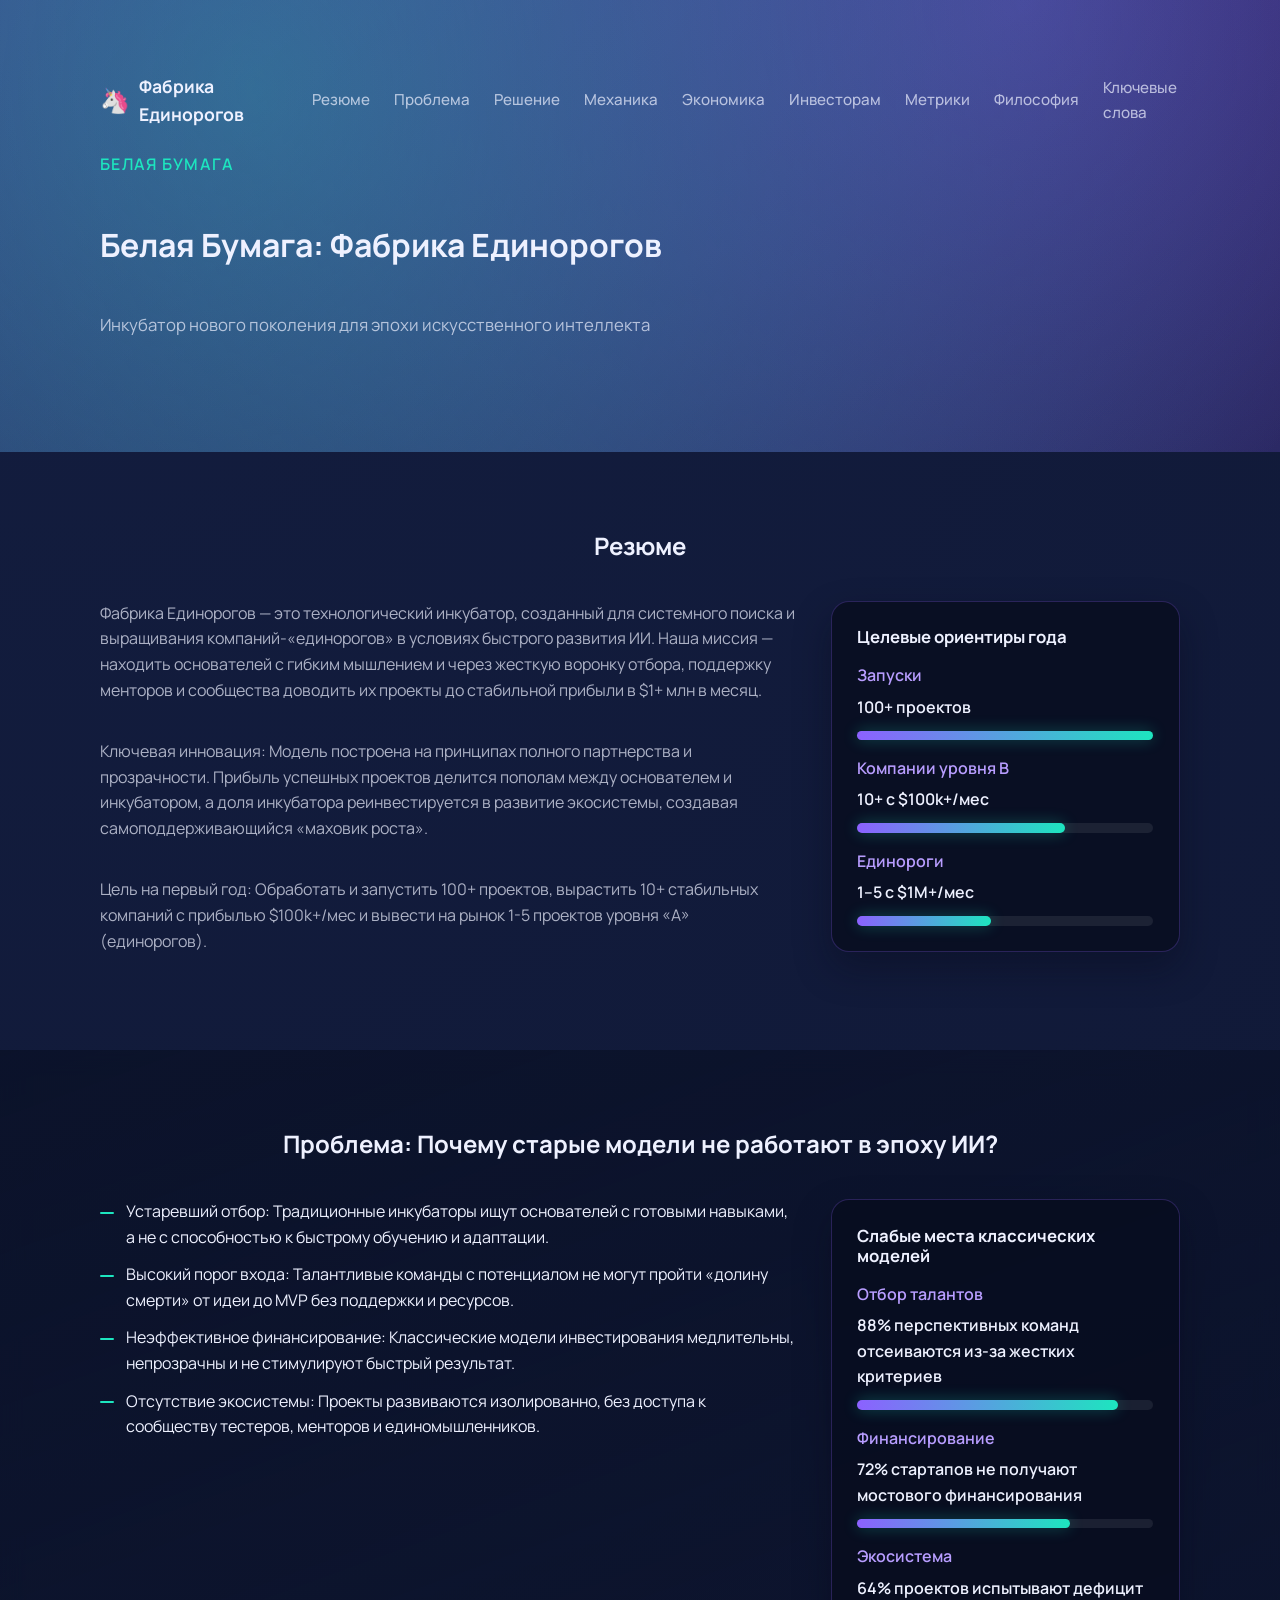
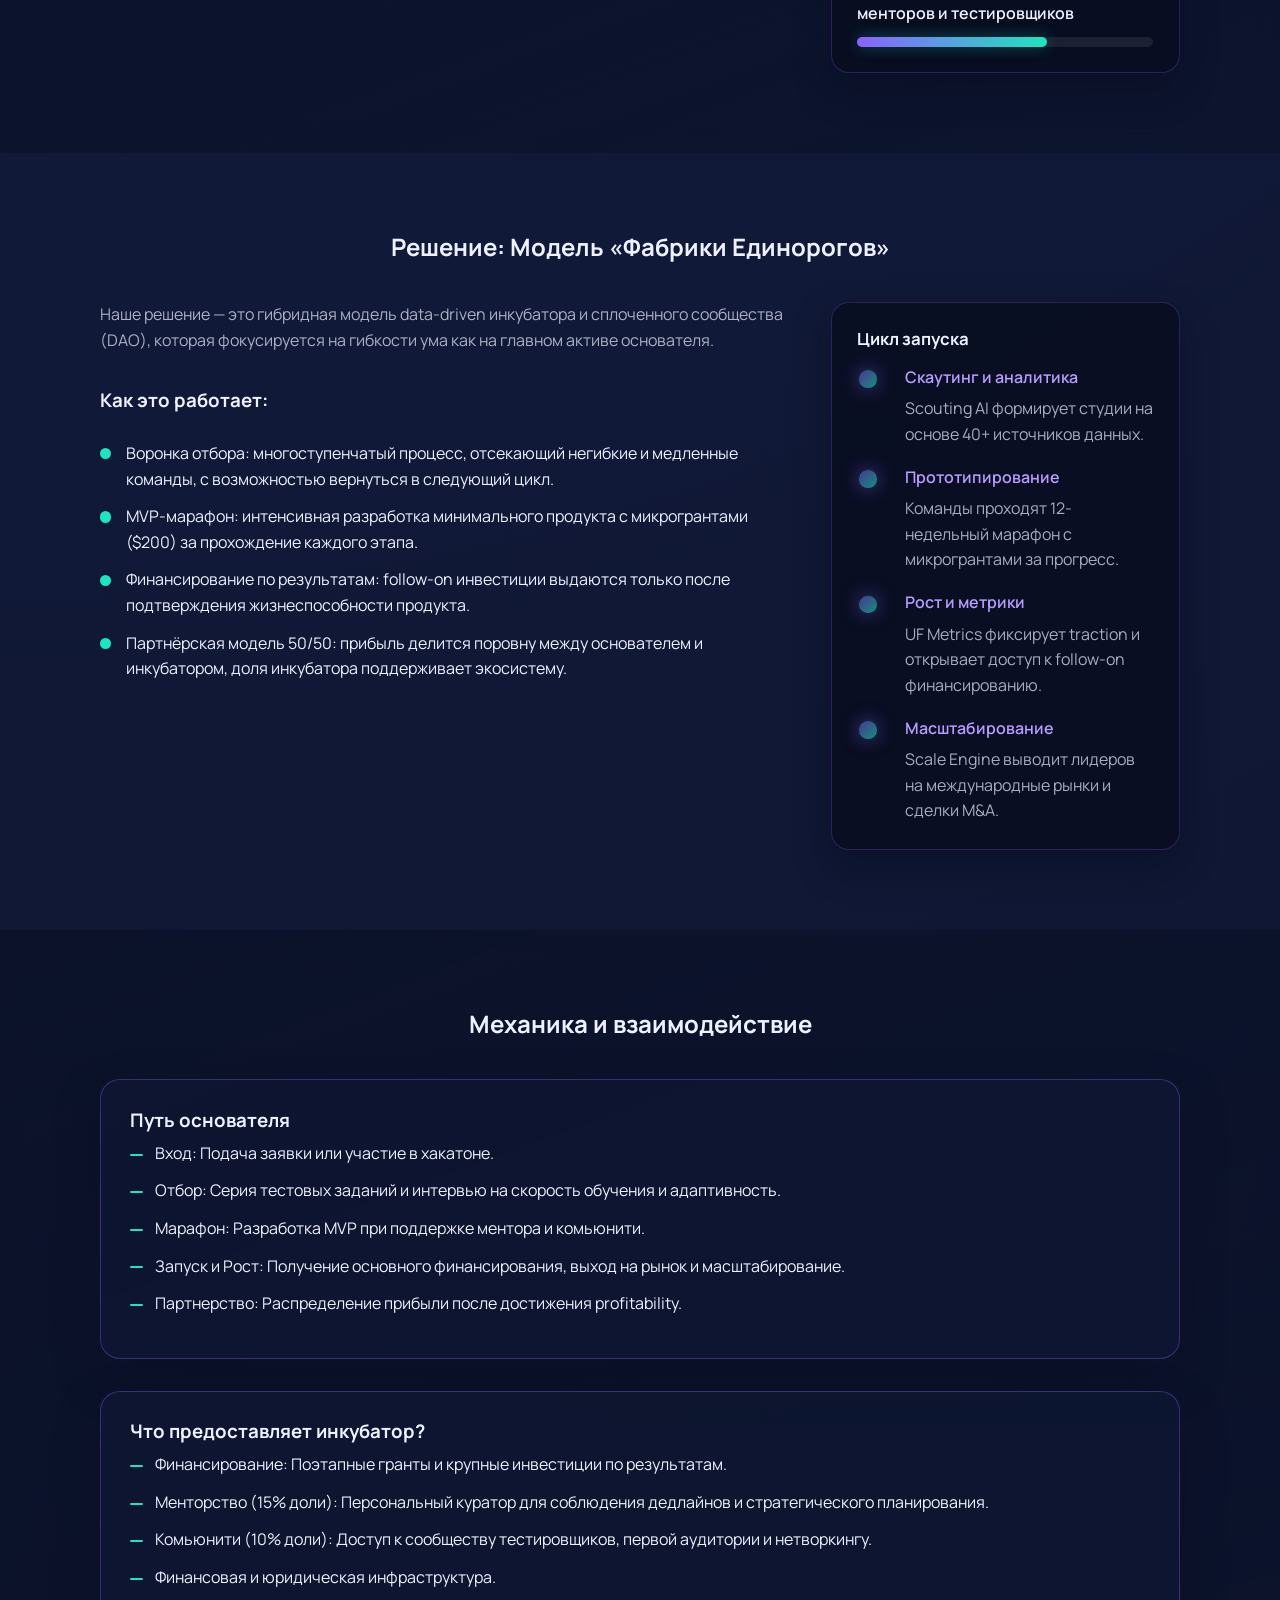
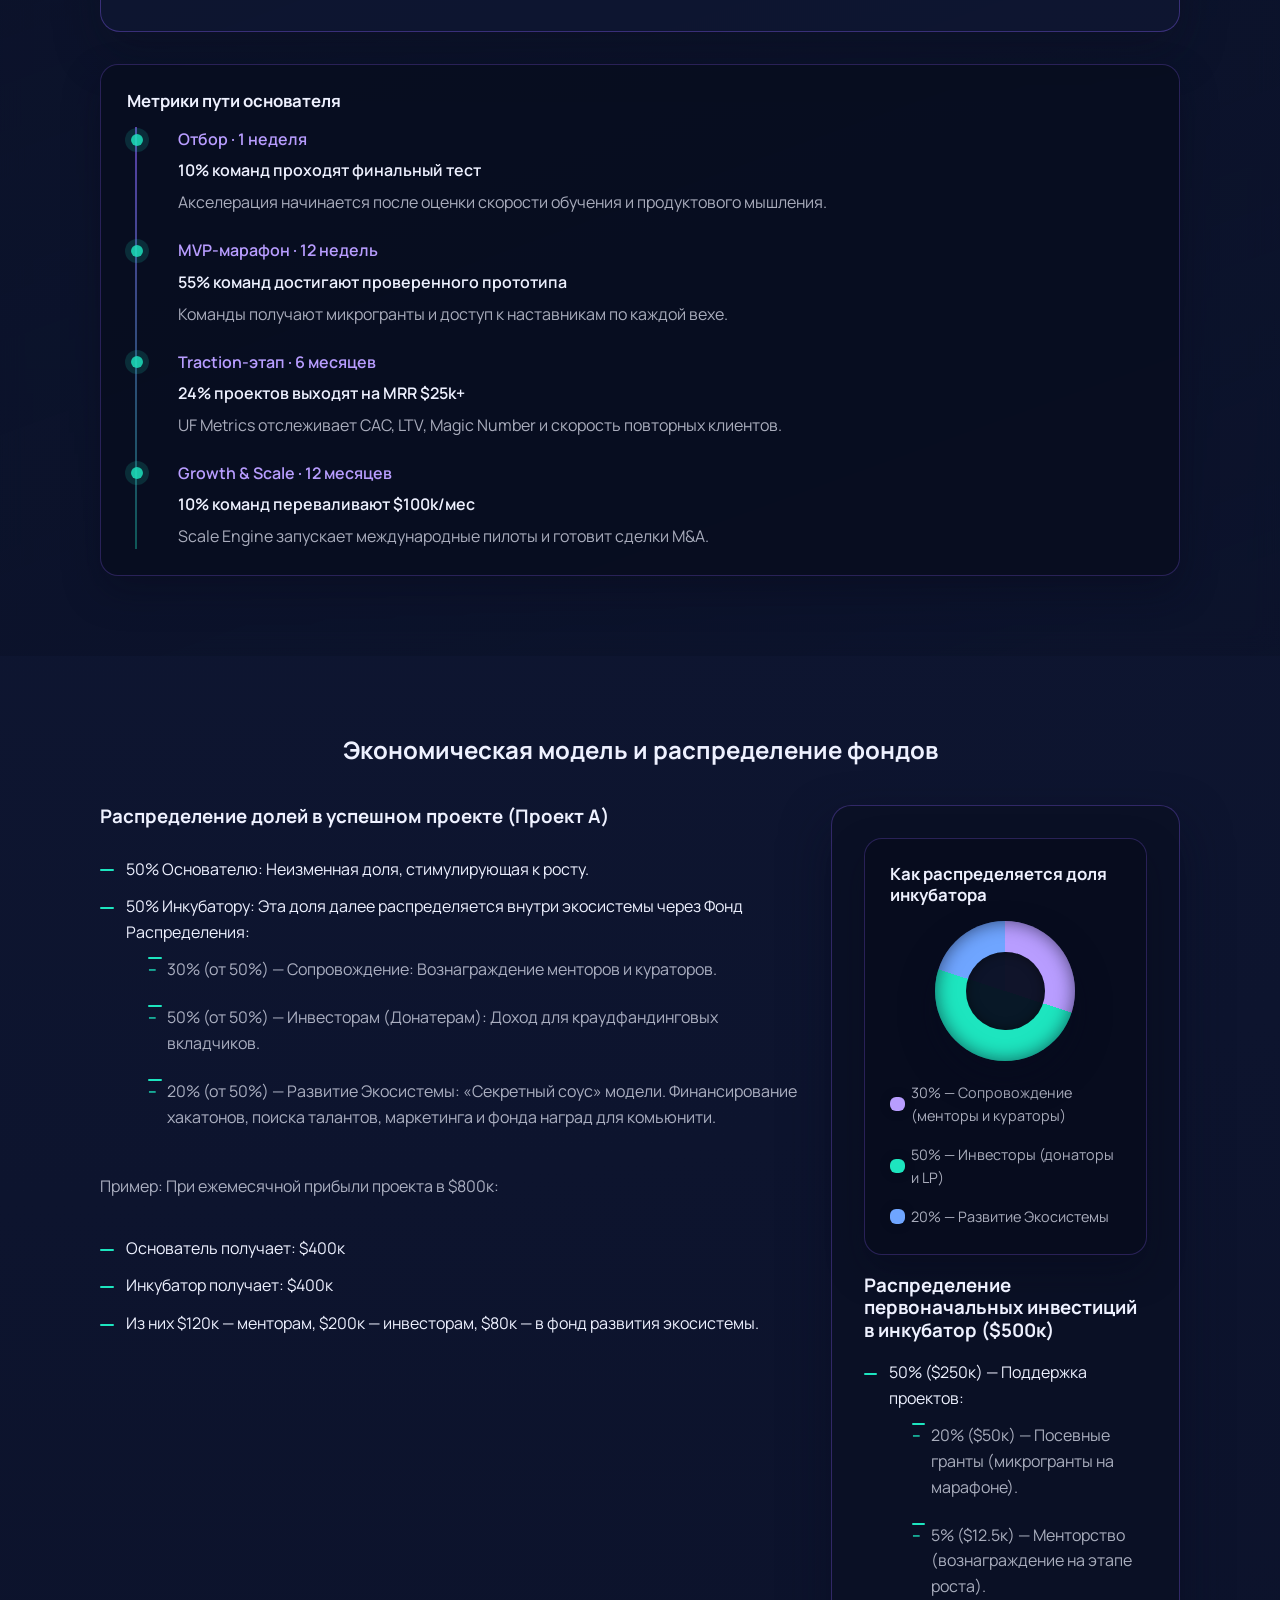
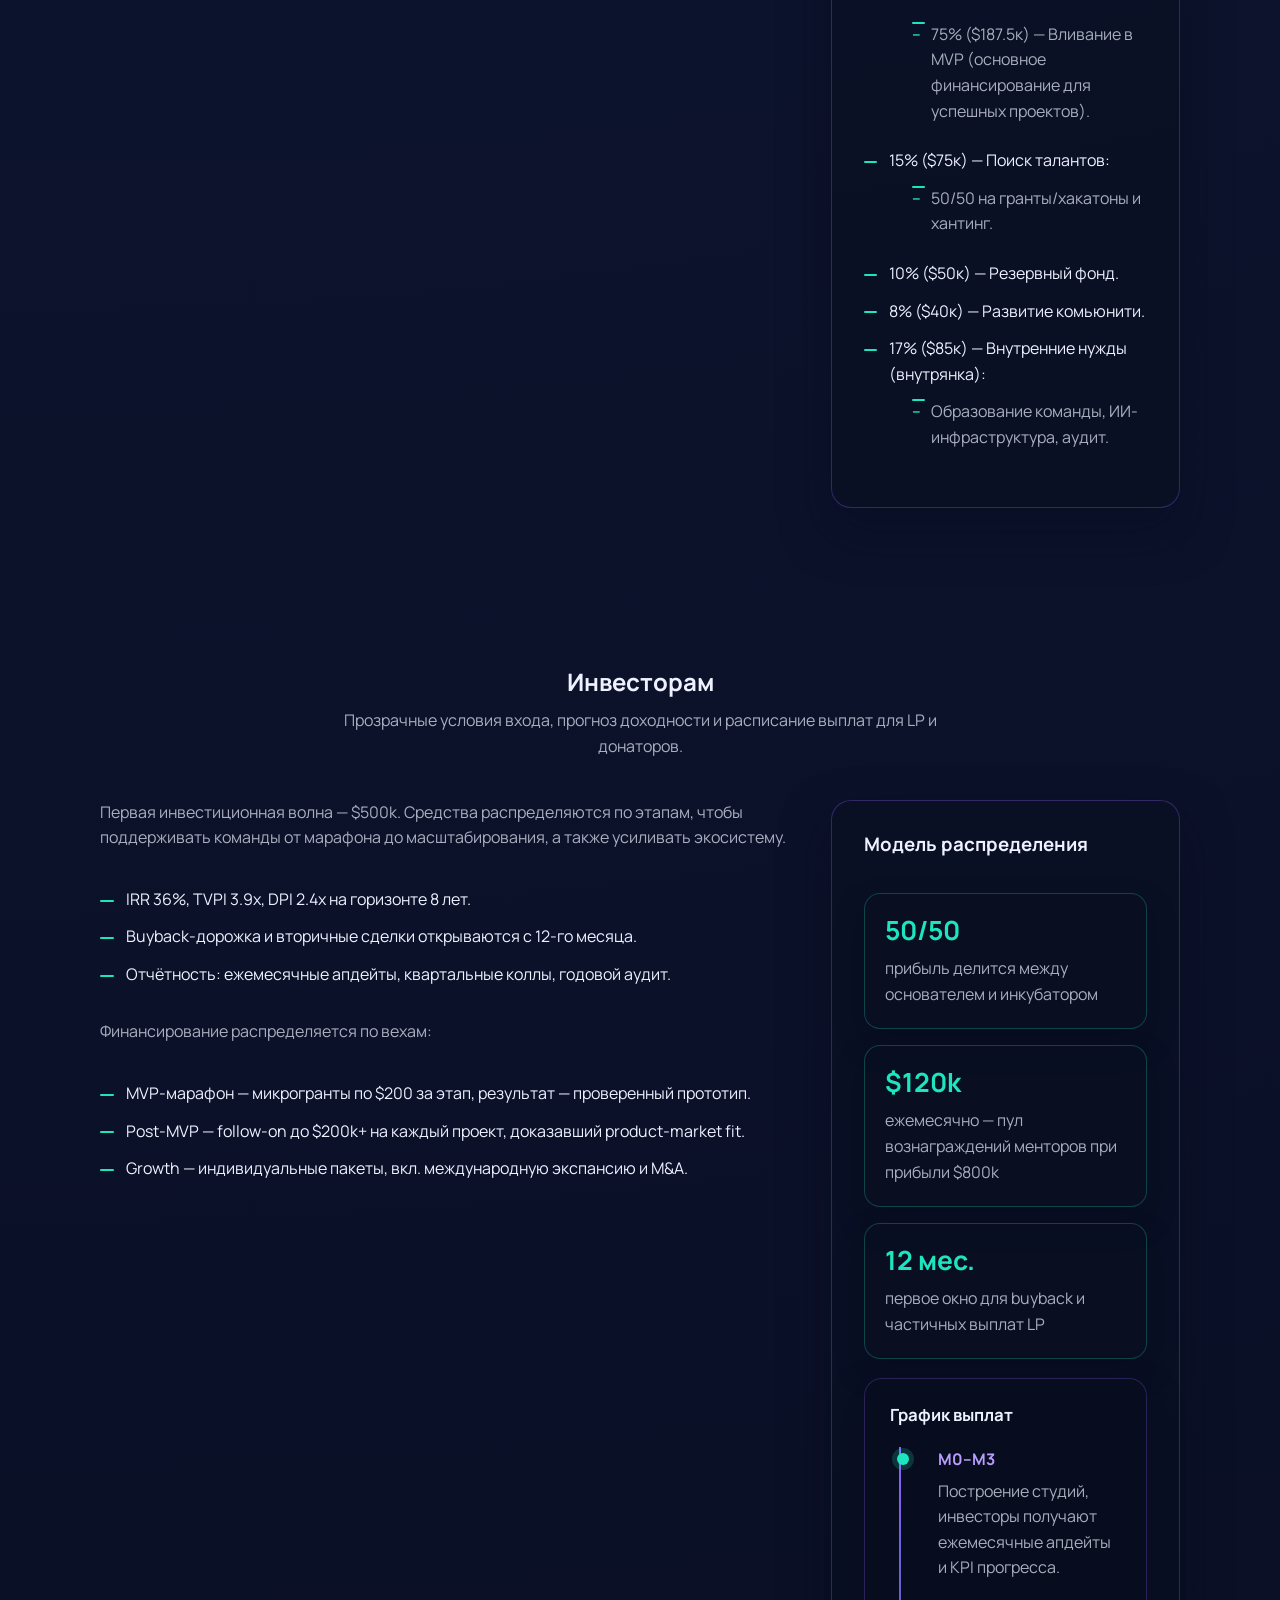
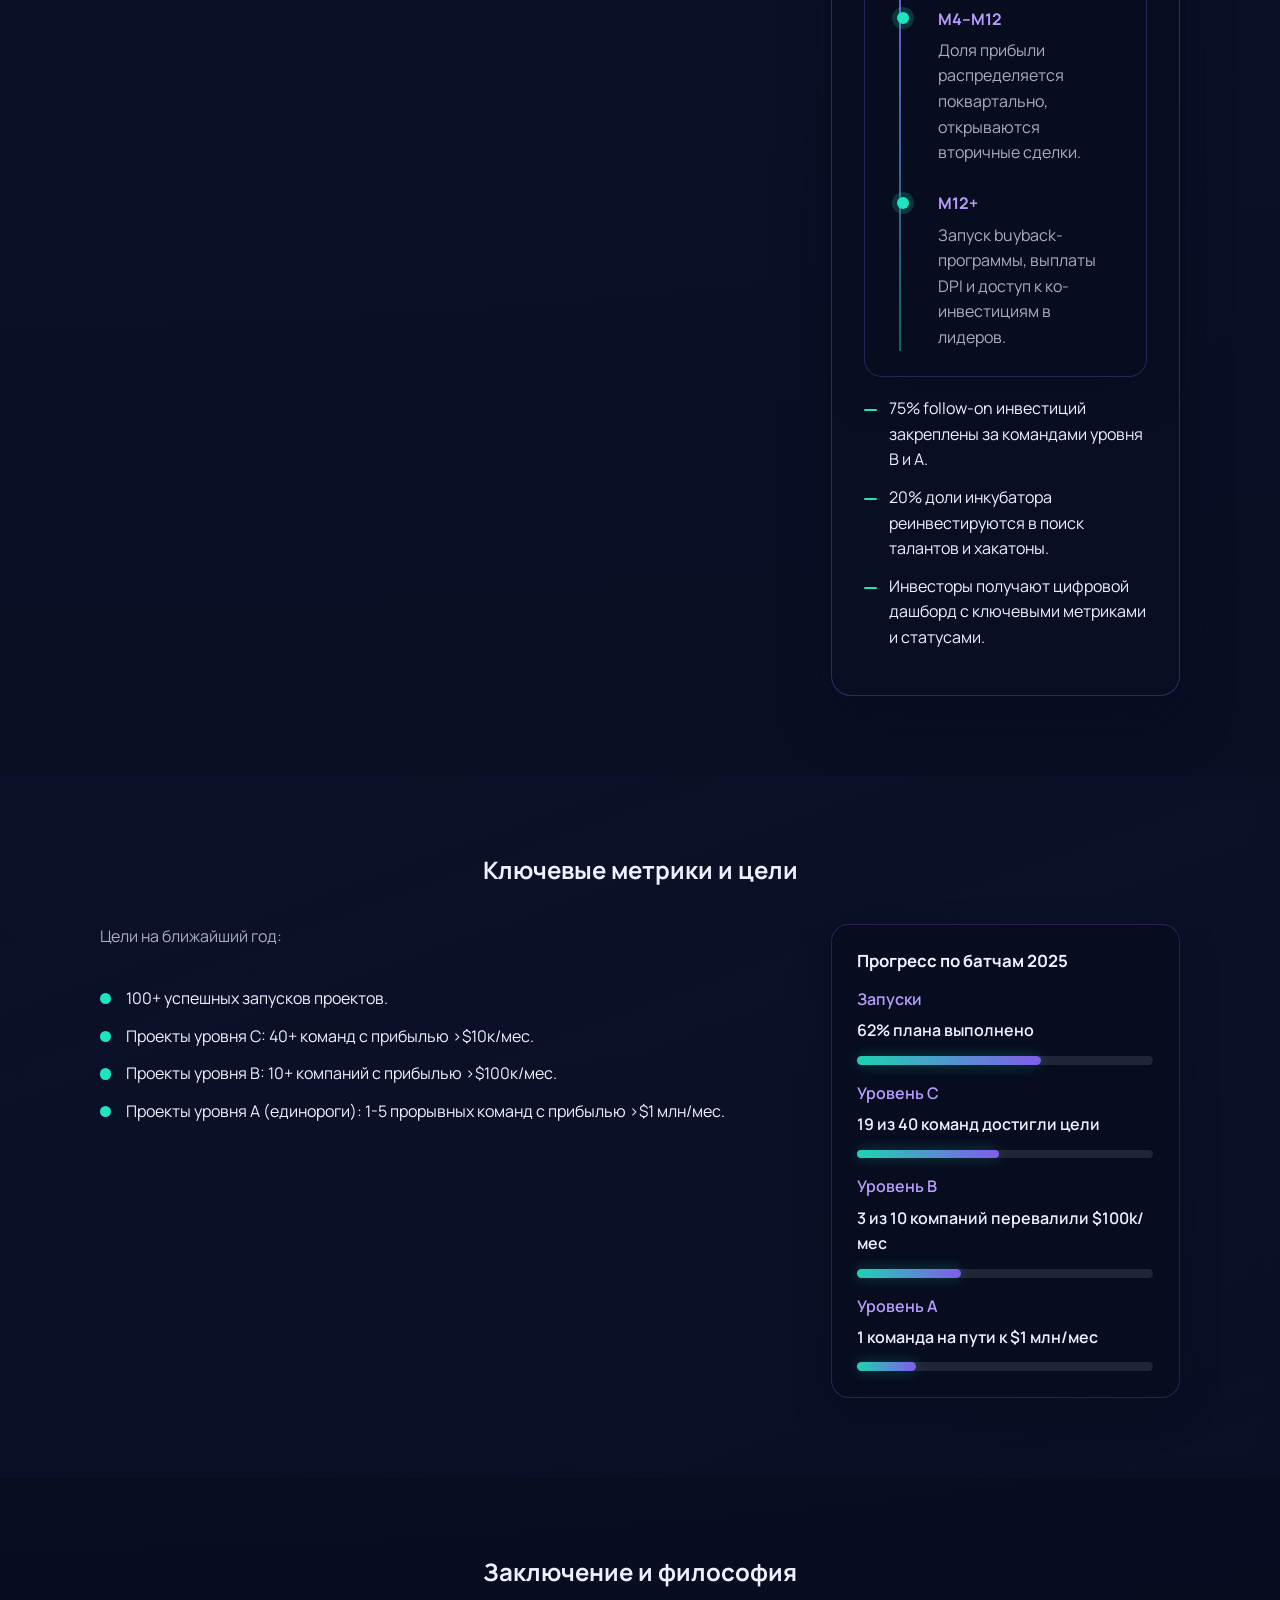
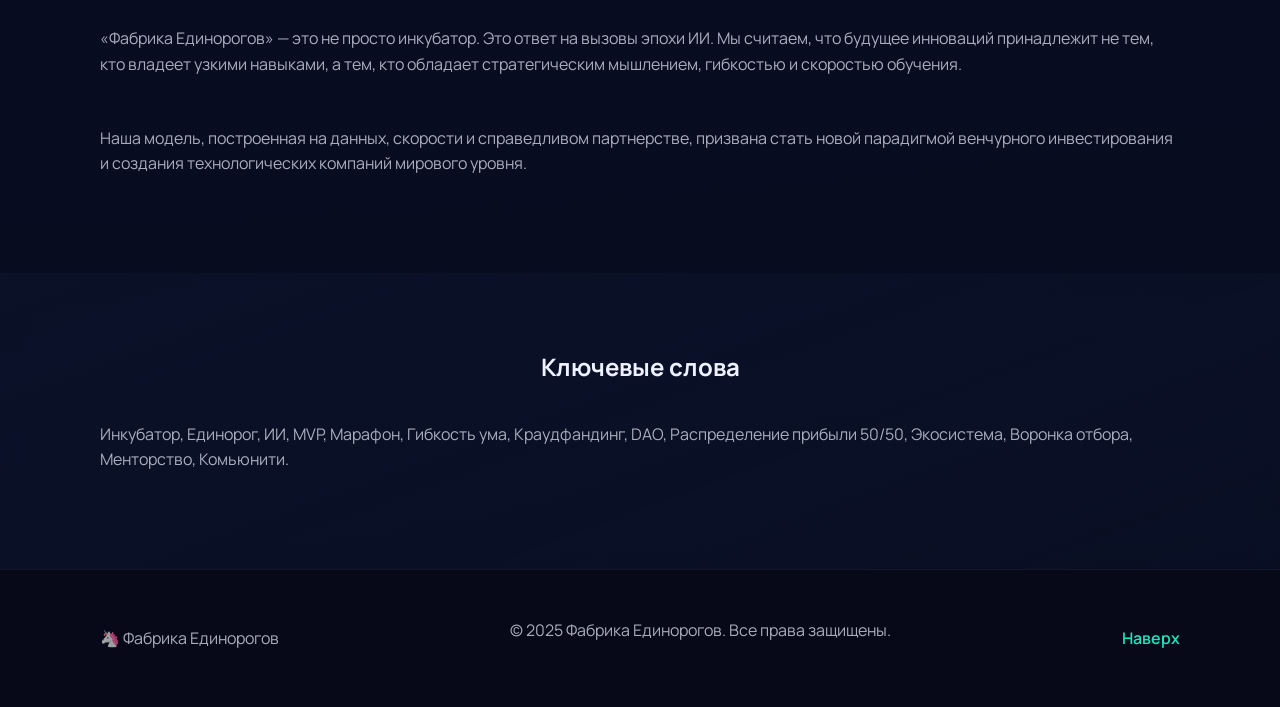
==== index.html @ c92cf037 "style: убрать нумерацию и усилить визуализацию" ====
<!DOCTYPE html>
<html lang="ru">
  <head>
    <meta charset="utf-8" />
    <meta name="viewport" content="width=device-width, initial-scale=1" />
    <title>Белая Бумага: Фабрика Единорогов</title>
    <link rel="preconnect" href="https://fonts.googleapis.com" />
    <link rel="preconnect" href="https://fonts.gstatic.com" crossorigin />
    <link
      href="https://fonts.googleapis.com/css2?family=Manrope:wght@400;500;600;700&display=swap"
      rel="stylesheet"
    />
    <link rel="stylesheet" href="styles.css" />
  </head>
  <body>
    <header class="hero" id="top">
      <div class="hero__overlay"></div>
      <nav class="navbar">
        <div class="navbar__brand">
          <span class="logo">🦄</span>
          <span class="brand">Фабрика Единорогов</span>
        </div>
        <button class="navbar__menu-toggle" data-toggle-nav aria-label="Меню">
          <span></span>
          <span></span>
          <span></span>
        </button>
        <ul class="navbar__links" data-nav-links>
          <li><a href="#summary">Резюме</a></li>
          <li><a href="#problem">Проблема</a></li>
          <li><a href="#solution">Решение</a></li>
          <li><a href="#mechanics">Механика</a></li>
          <li><a href="#economics">Экономика</a></li>
          <li><a href="#investors">Инвесторам</a></li>
          <li><a href="#metrics">Метрики</a></li>
          <li><a href="#conclusion">Философия</a></li>
          <li><a href="#keywords">Ключевые слова</a></li>
        </ul>
      </nav>
      <div class="hero__content">
        <p class="hero__kicker">Белая Бумага</p>
        <h1>Белая Бумага: Фабрика Единорогов</h1>
        <p class="hero__subtitle">
          Инкубатор нового поколения для эпохи искусственного интеллекта
        </p>
      </div>
    </header>

    <main>
      <section class="section" id="summary">
        <div class="section__header">
          <h2 class="section__title">Резюме</h2>
        </div>
        <div class="section__content section__content--split">
          <div class="section__text">
            <p>
              Фабрика Единорогов — это технологический инкубатор, созданный для системного поиска и
              выращивания компаний-«единорогов» в условиях быстрого развития ИИ. Наша миссия —
              находить основателей с гибким мышлением и через жесткую воронку отбора, поддержку
              менторов и сообщества доводить их проекты до стабильной прибыли в $1+ млн в месяц.
            </p>
            <p>
              Ключевая инновация: Модель построена на принципах полного партнерства и прозрачности.
              Прибыль успешных проектов делится пополам между основателем и инкубатором, а доля
              инкубатора реинвестируется в развитие экосистемы, создавая самоподдерживающийся
              «маховик роста».
            </p>
            <p>
              Цель на первый год: Обработать и запустить 100+ проектов, вырастить 10+ стабильных
              компаний с прибылью $100k+/мес и вывести на рынок 1-5 проектов уровня «А» (единорогов).
            </p>
          </div>
          <aside class="chart-card chart--bars" aria-labelledby="summary-chart-title">
            <h3 id="summary-chart-title">Целевые ориентиры года</h3>
            <ul>
              <li style="--bar-percent: 100%">
                <span>Запуски</span>
                <strong>100+ проектов</strong>
              </li>
              <li style="--bar-percent: 70%">
                <span>Компании уровня B</span>
                <strong>10+ с $100k+/мес</strong>
              </li>
              <li style="--bar-percent: 45%">
                <span>Единороги</span>
                <strong>1–5 с $1M+/мес</strong>
              </li>
            </ul>
          </aside>
        </div>
      </section>

      <section class="section section--accent" id="problem">
        <div class="section__header">
          <h2 class="section__title">Проблема: Почему старые модели не работают в эпоху ИИ?</h2>
        </div>
        <div class="section__content section__content--split">
          <div class="section__text">
            <ul class="list list--dash">
              <li>
                Устаревший отбор: Традиционные инкубаторы ищут основателей с готовыми навыками, а не с
                способностью к быстрому обучению и адаптации.
              </li>
              <li>
                Высокий порог входа: Талантливые команды с потенциалом не могут пройти «долину смерти»
                от идеи до MVP без поддержки и ресурсов.
              </li>
              <li>
                Неэффективное финансирование: Классические модели инвестирования медлительны,
                непрозрачны и не стимулируют быстрый результат.
              </li>
              <li>
                Отсутствие экосистемы: Проекты развиваются изолированно, без доступа к сообществу
                тестеров, менторов и единомышленников.
              </li>
            </ul>
          </div>
          <aside class="chart-card chart--bars" aria-labelledby="problem-chart-title">
            <h3 id="problem-chart-title">Слабые места классических моделей</h3>
            <ul>
              <li style="--bar-percent: 88%">
                <span>Отбор талантов</span>
                <strong>88% перспективных команд отсеиваются из-за жестких критериев</strong>
              </li>
              <li style="--bar-percent: 72%">
                <span>Финансирование</span>
                <strong>72% стартапов не получают мостового финансирования</strong>
              </li>
              <li style="--bar-percent: 64%">
                <span>Экосистема</span>
                <strong>64% проектов испытывают дефицит менторов и тестировщиков</strong>
              </li>
            </ul>
          </aside>
        </div>
      </section>

      <section class="section" id="solution">
        <div class="section__header">
          <h2 class="section__title">Решение: Модель «Фабрики Единорогов»</h2>
        </div>
        <div class="section__content section__content--split">
          <div class="section__text">
            <p>
              Наше решение — это гибридная модель data-driven инкубатора и сплоченного сообщества
              (DAO), которая фокусируется на гибкости ума как на главном активе основателя.
            </p>
            <h3>Как это работает:</h3>
            <ul class="list list--check">
              <li>
                Воронка отбора: многоступенчатый процесс, отсекающий негибкие и медленные команды, с
                возможностью вернуться в следующий цикл.
              </li>
              <li>
                MVP-марафон: интенсивная разработка минимального продукта с микрогрантами ($200) за
                прохождение каждого этапа.
              </li>
              <li>
                Финансирование по результатам: follow-on инвестиции выдаются только после
                подтверждения жизнеспособности продукта.
              </li>
              <li>
                Партнёрская модель 50/50: прибыль делится поровну между основателем и инкубатором,
                доля инкубатора поддерживает экосистему.
              </li>
            </ul>
          </div>
          <aside class="chart-card chart--steps" aria-labelledby="solution-steps-title">
            <h3 id="solution-steps-title">Цикл запуска</h3>
            <ul>
              <li>
                <span class="chart-step__title">Скаутинг и аналитика</span>
                <p>Scouting AI формирует студии на основе 40+ источников данных.</p>
              </li>
              <li>
                <span class="chart-step__title">Прототипирование</span>
                <p>Команды проходят 12-недельный марафон с микрогрантами за прогресс.</p>
              </li>
              <li>
                <span class="chart-step__title">Рост и метрики</span>
                <p>UF Metrics фиксирует traction и открывает доступ к follow-on финансированию.</p>
              </li>
              <li>
                <span class="chart-step__title">Масштабирование</span>
                <p>Scale Engine выводит лидеров на международные рынки и сделки M&A.</p>
              </li>
            </ul>
          </aside>
        </div>
      </section>

      <section class="section section--accent" id="mechanics">
        <div class="section__header">
          <h2 class="section__title">Механика и взаимодействие</h2>
        </div>
        <div class="section__content">
          <article class="card">
            <h3>Путь основателя</h3>
            <ul class="list list--dash">
              <li>Вход: Подача заявки или участие в хакатоне.</li>
              <li>
                Отбор: Серия тестовых заданий и интервью на скорость обучения и адаптивность.
              </li>
              <li>
                Марафон: Разработка MVP при поддержке ментора и комьюнити.
              </li>
              <li>Запуск и Рост: Получение основного финансирования, выход на рынок и масштабирование.</li>
              <li>Партнерство: Распределение прибыли после достижения profitability.</li>
            </ul>
          </article>
          <article class="card">
            <h3>Что предоставляет инкубатор?</h3>
            <ul class="list list--dash">
              <li>Финансирование: Поэтапные гранты и крупные инвестиции по результатам.</li>
              <li>Менторство (15% доли): Персональный куратор для соблюдения дедлайнов и стратегического планирования.</li>
              <li>Комьюнити (10% доли): Доступ к сообществу тестировщиков, первой аудитории и нетворкингу.</li>
              <li>Финансовая и юридическая инфраструктура.</li>
            </ul>
          </article>
          <aside class="chart-card chart--journey" aria-labelledby="founder-journey-title">
            <h3 id="founder-journey-title">Метрики пути основателя</h3>
            <ul>
              <li>
                <span>Отбор · 1 неделя</span>
                <strong>10% команд проходят финальный тест</strong>
                <p>Акселерация начинается после оценки скорости обучения и продуктового мышления.</p>
              </li>
              <li>
                <span>MVP-марафон · 12 недель</span>
                <strong>55% команд достигают проверенного прототипа</strong>
                <p>Команды получают микрогранты и доступ к наставникам по каждой вехе.</p>
              </li>
              <li>
                <span>Traction-этап · 6 месяцев</span>
                <strong>24% проектов выходят на MRR $25k+</strong>
                <p>UF Metrics отслеживает CAC, LTV, Magic Number и скорость повторных клиентов.</p>
              </li>
              <li>
                <span>Growth & Scale · 12 месяцев</span>
                <strong>10% команд переваливают $100k/мес</strong>
                <p>Scale Engine запускает международные пилоты и готовит сделки M&amp;A.</p>
              </li>
            </ul>
          </aside>
        </div>
      </section>

      <section class="section" id="economics">
        <div class="section__header">
          <h2 class="section__title">Экономическая модель и распределение фондов</h2>
        </div>
        <div class="section__content section__content--split">
          <div class="section__text">
            <h3>Распределение долей в успешном проекте (Проект А)</h3>
            <ul class="list list--dash">
              <li>50% Основателю: Неизменная доля, стимулирующая к росту.</li>
              <li>
                50% Инкубатору: Эта доля далее распределяется внутри экосистемы через Фонд
                Распределения:
                <ul class="list list--nested">
                  <li>30% (от 50%) — Сопровождение: Вознаграждение менторов и кураторов.</li>
                  <li>
                    50% (от 50%) — Инвесторам (Донатерам): Доход для краудфандинговых вкладчиков.
                  </li>
                  <li>
                    20% (от 50%) — Развитие Экосистемы: «Секретный соус» модели. Финансирование
                    хакатонов, поиска талантов, маркетинга и фонда наград для комьюнити.
                  </li>
                </ul>
              </li>
            </ul>
            <p>
              Пример: При ежемесячной прибыли проекта в $800к:
            </p>
            <ul class="list list--dash">
              <li>Основатель получает: $400к</li>
              <li>Инкубатор получает: $400к</li>
              <li>Из них $120к — менторам, $200к — инвесторам, $80к — в фонд развития экосистемы.</li>
            </ul>
          </div>
          <aside class="highlight-card">
            <div class="chart-card chart--donut" aria-labelledby="incubator-share-title">
              <h3 id="incubator-share-title">Как распределяется доля инкубатора</h3>
              <div class="donut-wrap">
                <div
                  class="donut-chart"
                  role="img"
                  aria-label="30% сопровождение, 50% инвесторы, 20% экосистема"
                  style="--donut-a: #b89dff; --donut-b: #1de5bf; --donut-c: #6fa5ff;"
                ></div>
                <ul class="chart-legend">
                  <li style="--legend-color: #b89dff">30% — Сопровождение (менторы и кураторы)</li>
                  <li style="--legend-color: #1de5bf">50% — Инвесторы (донаторы и LP)</li>
                  <li style="--legend-color: #6fa5ff">20% — Развитие Экосистемы</li>
                </ul>
              </div>
            </div>
            <h3>Распределение первоначальных инвестиций в инкубатор ($500к)</h3>
            <ul class="list list--dash">
              <li>
                50% ($250к) — Поддержка проектов:
                <ul class="list list--nested">
                  <li>20% ($50к) — Посевные гранты (микрогранты на марафоне).</li>
                  <li>5% ($12.5к) — Менторство (вознаграждение на этапе роста).</li>
                  <li>75% ($187.5к) — Вливание в MVP (основное финансирование для успешных проектов).</li>
                </ul>
              </li>
              <li>
                15% ($75к) — Поиск талантов:
                <ul class="list list--nested">
                  <li>50/50 на гранты/хакатоны и хантинг.</li>
                </ul>
              </li>
              <li>10% ($50к) — Резервный фонд.</li>
              <li>8% ($40к) — Развитие комьюнити.</li>
              <li>
                17% ($85к) — Внутренние нужды (внутрянка):
                <ul class="list list--nested">
                  <li>Образование команды, ИИ-инфраструктура, аудит.</li>
                </ul>
              </li>
            </ul>
          </aside>
        </div>
      </section>

      <section class="section" id="investors">
        <div class="section__header">
          <h2 class="section__title">Инвесторам</h2>
          <p class="section__subtitle">
            Прозрачные условия входа, прогноз доходности и расписание выплат для LP и донаторов.
          </p>
        </div>
        <div class="section__content section__content--split">
          <div class="section__text">
            <p>
              Первая инвестиционная волна — $500k. Средства распределяются по этапам, чтобы
              поддерживать команды от марафона до масштабирования, а также усиливать экосистему.
            </p>
            <ul class="list list--dash">
              <li>IRR 36%, TVPI 3.9x, DPI 2.4x на горизонте 8 лет.</li>
              <li>Buyback-дорожка и вторичные сделки открываются с 12-го месяца.</li>
              <li>Отчётность: ежемесячные апдейты, квартальные коллы, годовой аудит.</li>
            </ul>
            <p>Финансирование распределяется по вехам:</p>
            <ul class="list list--dash">
              <li>MVP-марафон — микрогранты по $200 за этап, результат — проверенный прототип.</li>
              <li>Post-MVP — follow-on до $200k+ на каждый проект, доказавший product-market fit.</li>
              <li>Growth — индивидуальные пакеты, вкл. международную экспансию и M&A.</li>
            </ul>
          </div>
          <aside class="highlight-card">
            <h3>Модель распределения</h3>
            <div class="stat-grid">
              <div class="stat-card">
                <h3>50/50</h3>
                <p>прибыль делится между основателем и инкубатором</p>
              </div>
              <div class="stat-card">
                <h3>$120k</h3>
                <p>ежемесячно — пул вознаграждений менторов при прибыли $800k</p>
              </div>
              <div class="stat-card">
                <h3>12 мес.</h3>
                <p>первое окно для buyback и частичных выплат LP</p>
              </div>
            </div>
              <div class="chart-card chart--timeline" aria-labelledby="investor-timeline-title">
                <h3 id="investor-timeline-title">График выплат</h3>
                <ol>
                  <li>
                    <span>M0–M3</span>
                    <p>Построение студий, инвесторы получают ежемесячные апдейты и KPI прогресса.</p>
                  </li>
                  <li>
                    <span>M4–M12</span>
                    <p>Доля прибыли распределяется поквартально, открываются вторичные сделки.</p>
                  </li>
                  <li>
                    <span>M12+</span>
                    <p>Запуск buyback-программы, выплаты DPI и доступ к ко-инвестициям в лидеров.</p>
                  </li>
                </ol>
              </div>
            <ul class="list list--dash">
              <li>75% follow-on инвестиций закреплены за командами уровня B и A.</li>
              <li>20% доли инкубатора реинвестируются в поиск талантов и хакатоны.</li>
              <li>Инвесторы получают цифровой дашборд с ключевыми метриками и статусами.</li>
            </ul>
          </aside>
        </div>
      </section>

      <section class="section section--accent" id="metrics">
        <div class="section__header">
          <h2 class="section__title">Ключевые метрики и цели</h2>
        </div>
        <div class="section__content section__content--split">
          <div class="section__text">
            <p>Цели на ближайший год:</p>
            <ul class="list list--check">
              <li>100+ успешных запусков проектов.</li>
              <li>Проекты уровня C: 40+ команд с прибылью &gt;$10к/мес.</li>
              <li>Проекты уровня B: 10+ компаний с прибылью &gt;$100к/мес.</li>
              <li>Проекты уровня A (единороги): 1-5 прорывных команд с прибылью &gt;$1 млн/мес.</li>
            </ul>
          </div>
          <aside class="chart-card chart--progress" aria-labelledby="metrics-progress-title">
            <h3 id="metrics-progress-title">Прогресс по батчам 2025</h3>
            <ul>
              <li style="--progress: 0.62">
                <span>Запуски</span>
                <strong>62% плана выполнено</strong>
              </li>
              <li style="--progress: 0.48">
                <span>Уровень C</span>
                <strong>19 из 40 команд достигли цели</strong>
              </li>
              <li style="--progress: 0.35">
                <span>Уровень B</span>
                <strong>3 из 10 компаний перевалили $100k/мес</strong>
              </li>
              <li style="--progress: 0.2">
                <span>Уровень A</span>
                <strong>1 команда на пути к $1 млн/мес</strong>
              </li>
            </ul>
          </aside>
        </div>
      </section>

      <section class="section" id="conclusion">
        <div class="section__header">
          <h2 class="section__title">Заключение и философия</h2>
        </div>
        <div class="section__content">
          <p>
            «Фабрика Единорогов» — это не просто инкубатор. Это ответ на вызовы эпохи ИИ. Мы считаем,
            что будущее инноваций принадлежит не тем, кто владеет узкими навыками, а тем, кто
            обладает стратегическим мышлением, гибкостью и скоростью обучения.
          </p>
          <p>
            Наша модель, построенная на данных, скорости и справедливом партнерстве, призвана стать
            новой парадигмой венчурного инвестирования и создания технологических компаний
            мирового уровня.
          </p>
        </div>
      </section>

      <section class="section section--accent" id="keywords">
        <div class="section__header">
          <h2 class="section__title">Ключевые слова</h2>
        </div>
        <div class="section__content">
          <p>
            Инкубатор, Единорог, ИИ, MVP, Марафон, Гибкость ума, Краудфандинг, DAO, Распределение
            прибыли 50/50, Экосистема, Воронка отбора, Менторство, Комьюнити.
          </p>
        </div>
      </section>
    </main>

    <footer class="footer">
      <div class="footer__content">
        <div>
          <span class="logo">🦄</span>
          <span class="brand">Фабрика Единорогов</span>
        </div>
        <p>© 2025 Фабрика Единорогов. Все права защищены.</p>
        <a href="#top" class="footer__top">Наверх</a>
      </div>
    </footer>

    <script src="script.js" defer></script>
  </body>
</html>
---- styles.css ----
:root {
  --bg: #070b1d;
  --bg-alt: #0f1733;
  --accent: #8c61ff;
  --accent-light: #b89dff;
  --accent-secondary: #1de5bf;
  --text: #eef1ff;
  --text-muted: rgba(238, 241, 255, 0.7);
  --card-bg: rgba(15, 23, 51, 0.75);
  --card-border: rgba(140, 97, 255, 0.35);
  --font: "Manrope", "Segoe UI", sans-serif;
  --transition: 180ms ease;
  --radius: 20px;
  --shadow: 0 20px 45px rgba(12, 14, 31, 0.4);
  --content-width: min(1080px, 90vw);
}

*,
*::before,
*::after {
  box-sizing: border-box;
}

body {
  margin: 0;
  font-family: var(--font);
  background: radial-gradient(circle at top left, #131d3f, var(--bg));
  color: var(--text);
  line-height: 1.6;
}

img {
  max-width: 100%;
  height: auto;
  display: block;
  border-radius: calc(var(--radius) - 6px);
}

h1,
h2,
h3,
h4 {
  margin: 0 0 0.5em;
  font-weight: 700;
  line-height: 1.2;
  color: var(--text);
}

p {
  margin: 0 0 1em;
  color: var(--text-muted);
}

a {
  color: inherit;
  text-decoration: none;
}

ul {
  list-style: none;
  padding: 0;
  margin: 0;
}

.hero {
  position: relative;
  padding: 3rem 0 6rem;
  overflow: hidden;
  background: linear-gradient(135deg, rgba(140, 97, 255, 0.35), transparent);
  z-index: 0;
}

.hero__overlay {
  position: absolute;
  inset: 0;
  background: radial-gradient(circle at 20% 20%, rgba(29, 229, 191, 0.35), transparent),
    radial-gradient(circle at 80% 0%, rgba(140, 97, 255, 0.45), transparent);
  opacity: 0.9;
  pointer-events: none;
  z-index: 0;
}

.navbar,
.hero__content {
  position: relative;
  width: var(--content-width);
  margin: 0 auto;
}

.navbar {
  display: flex;
  align-items: center;
  justify-content: space-between;
  padding: 1.5rem 0;
  z-index: 4;
}

.navbar__brand {
  display: flex;
  align-items: center;
  gap: 0.55rem;
  font-weight: 700;
  font-size: 1.1rem;
}

.navbar__brand .logo {
  font-size: 1.5rem;
}

.navbar__links {
  display: flex;
  gap: 1.5rem;
  align-items: center;
  z-index: 4;
}

.navbar__links a {
  font-weight: 500;
  font-size: 0.95rem;
  color: var(--text-muted);
  transition: color var(--transition);
}

.navbar__links a:hover,
.navbar__links a:focus-visible,
.navbar__links .cta-link {
  color: var(--accent-light);
}

.navbar__menu-toggle {
  display: none;
  flex-direction: column;
  gap: 0.3rem;
  padding: 0.3rem;
  background: transparent;
  border: 1px solid rgba(255, 255, 255, 0.1);
  border-radius: 10px;
  cursor: pointer;
  position: relative;
  z-index: 5;
}

.navbar__menu-toggle span {
  width: 1.6rem;
  height: 2px;
  background: var(--text);
}

.hero__content {
  display: grid;
  gap: 2rem;
  z-index: 2;
}

.hero__kicker {
  font-weight: 600;
  color: var(--accent-secondary);
  letter-spacing: 0.08em;
  text-transform: uppercase;
}

.hero__subtitle {
  max-width: 620px;
  font-size: 1.05rem;
}

.hero__actions {
  display: flex;
  gap: 1rem;
}

.btn {
  display: inline-flex;
  align-items: center;
  justify-content: center;
  gap: 0.5rem;
  padding: 0.85rem 1.8rem;
  border-radius: 999px;
  font-weight: 600;
  font-size: 0.95rem;
  transition: transform var(--transition), box-shadow var(--transition), background var(--transition);
  border: none;
  cursor: pointer;
}

.btn--primary {
  background: linear-gradient(120deg, var(--accent), var(--accent-secondary));
  color: #06080f;
  box-shadow: 0 12px 28px rgba(140, 97, 255, 0.25);
}

.btn--primary:hover {
  transform: translateY(-2px);
  box-shadow: 0 18px 36px rgba(140, 97, 255, 0.35);
}

.btn--ghost {
  background: transparent;
  border: 1px solid rgba(255, 255, 255, 0.35);
  color: var(--text);
}

.btn--ghost:hover {
  background: rgba(255, 255, 255, 0.08);
}

.hero__stats {
  display: grid;
  grid-template-columns: repeat(auto-fit, minmax(140px, 1fr));
  gap: 1.5rem;
  margin: 0;
}

.hero__stats dt {
  font-size: 1.8rem;
  font-weight: 700;
  color: var(--accent-light);
}

.hero__stats dd {
  margin: 0.3rem 0 0;
  color: var(--text-muted);
}

.hero__footnote {
  font-size: 0.75rem;
  color: rgba(238, 241, 255, 0.55);
}

.section {
  position: relative;
  padding: 5rem 0;
  background: transparent;
}

.section--accent {
  background: linear-gradient(160deg, rgba(11, 18, 41, 0.9), rgba(11, 18, 41, 0.6));
  backdrop-filter: blur(12px);
}

.section__header {
  width: var(--content-width);
  margin: 0 auto 2.5rem;
  text-align: center;
}

.section__subtitle {
  max-width: 640px;
  margin: 0.5rem auto 0;
}

.section__content {
  width: var(--content-width);
  margin: 0 auto;
  display: grid;
  gap: 2rem;
  align-items: center;
}

.section__content--split {
  grid-template-columns: minmax(320px, 2fr) minmax(250px, 1fr);
  align-items: start;
}

.section__text {
  display: grid;
  gap: 1.25rem;
}

.grid {
  width: var(--content-width);
  margin: 0 auto;
  display: grid;
  gap: 1.8rem;
}

.grid--2 {
  grid-template-columns: repeat(auto-fit, minmax(280px, 1fr));
}

.grid--3 {
  grid-template-columns: repeat(auto-fit, minmax(240px, 1fr));
}

.card {
  background: var(--card-bg);
  border: 1px solid var(--card-border);
  border-radius: var(--radius);
  padding: 1.8rem;
  box-shadow: var(--shadow);
  transition: transform var(--transition), border var(--transition), box-shadow var(--transition);
}

.card:hover {
  transform: translateY(-4px);
  border-color: rgba(29, 229, 191, 0.4);
  box-shadow: 0 24px 48px rgba(12, 18, 41, 0.45);
}

.card--glass {
  background: rgba(11, 18, 41, 0.55);
  backdrop-filter: blur(10px);
}

.badge {
  display: inline-block;
  padding: 0.35rem 0.85rem;
  border-radius: 999px;
  font-size: 0.75rem;
  font-weight: 600;
}

.badge--accent {
  background: rgba(140, 97, 255, 0.2);
  color: var(--accent-light);
}

.badge--secondary {
  background: rgba(29, 229, 191, 0.18);
  color: var(--accent-secondary);
}

.list--numbered {
  counter-reset: numbered;
  display: grid;
  gap: 0.8rem;
  margin: 1.2rem 0;
}

.list--numbered li {
  position: relative;
  padding-left: 2.4rem;
  margin: 0;
  color: var(--text-muted);
}

.list--numbered li::before {
  counter-increment: numbered;
  content: counter(numbered, decimal-leading-zero);
  position: absolute;
  left: 0;
  top: 0.1rem;
  font-weight: 700;
  font-size: 0.9rem;
  color: var(--accent-secondary);
  letter-spacing: 0.08em;
}

.list--check li,
.list--dash li {
  position: relative;
  padding-left: 1.6rem;
  margin-bottom: 0.75rem;
}

.list--check li::before,
.list--dash li::before {
  content: "";
  position: absolute;
  top: 0.45rem;
  left: 0;
  width: 0.7rem;
  height: 0.7rem;
  border-radius: 50%;
  background: var(--accent-secondary);
}

.list--dash li::before {
  width: 0.85rem;
  height: 2px;
  top: 0.8rem;
  border-radius: 999px;
}

.list--nested {
  margin-top: 0.75rem;
  display: grid;
  gap: 0.65rem;
  padding-left: 1.4rem;
}

.list--nested li {
  position: relative;
  padding-left: 1.2rem;
  color: var(--text-muted);
}

.list--nested li::before {
  content: "–";
  position: absolute;
  left: 0;
  top: 0;
  color: var(--accent-secondary);
  font-weight: 600;
}

.diagram {
  background: rgba(11, 18, 41, 0.6);
  border: 1px solid rgba(255, 255, 255, 0.1);
  border-radius: var(--radius);
  padding: 1rem;
  box-shadow: var(--shadow);
}

.diagram figcaption {
  margin-top: 0.8rem;
  font-size: 0.85rem;
  color: var(--text-muted);
}

.tag-group {
  display: flex;
  flex-wrap: wrap;
  gap: 0.6rem;
  margin: 0.5rem 0 0;
}

.tag {
  display: inline-flex;
  align-items: center;
  padding: 0.35rem 0.9rem;
  border-radius: 999px;
  background: rgba(140, 97, 255, 0.18);
  color: var(--accent-light);
  font-size: 0.75rem;
  font-weight: 600;
  letter-spacing: 0.04em;
  text-transform: uppercase;
}

.tag:nth-child(odd) {
  background: rgba(29, 229, 191, 0.22);
  color: var(--accent-secondary);
}

.stat-grid {
  display: grid;
  gap: 1rem;
  grid-template-columns: repeat(auto-fit, minmax(160px, 1fr));
  margin-top: 1.2rem;
}

.stat-card {
  background: rgba(10, 15, 34, 0.75);
  border: 1px solid rgba(29, 229, 191, 0.25);
  border-radius: 16px;
  padding: 1.3rem;
  box-shadow: 0 14px 28px rgba(6, 10, 27, 0.35);
}

.stat-card h3 {
  margin: 0;
  font-size: 1.65rem;
  color: var(--accent-secondary);
}

.stat-card p {
  margin: 0.6rem 0 0;
}

.highlight-card {
  background: rgba(10, 16, 36, 0.82);
  border: 1px solid rgba(140, 97, 255, 0.3);
  border-radius: var(--radius);
  padding: 2rem;
  display: grid;
  gap: 1.2rem;
  box-shadow: 0 22px 48px rgba(8, 12, 31, 0.5);
}

.highlight-card h3 {
  margin: 0;
}

.highlight-card .tag-group {
  margin-top: 0.6rem;
}

.chart-card {
  background: rgba(8, 13, 31, 0.8);
  border: 1px solid rgba(140, 97, 255, 0.25);
  border-radius: 18px;
  padding: 1.6rem;
  display: grid;
  gap: 1rem;
  box-shadow: 0 16px 36px rgba(7, 11, 27, 0.4);
}

.chart-card h3 {
  margin: 0;
  font-size: 1.05rem;
}

.chart-card ul,
.chart-card ol {
  margin: 0;
  padding: 0;
  list-style: none;
  display: grid;
  gap: 1rem;
}

.chart-card span {
  font-weight: 600;
  color: var(--accent-light);
}

.chart-card strong {
  display: block;
  font-weight: 600;
  color: var(--text);
  margin-top: 0.35rem;
}

.chart--bars li {
  position: relative;
  padding-bottom: 1.25rem;
}

.chart--bars li::before,
.chart--bars li::after {
  content: "";
  position: absolute;
  left: 0;
  bottom: 0;
  height: 0.6rem;
  border-radius: 999px;
}

.chart--bars li::before {
  right: 0;
  background: rgba(255, 255, 255, 0.08);
}

.chart--bars li::after {
  width: var(--bar-percent);
  background: linear-gradient(90deg, var(--accent), var(--accent-secondary));
  box-shadow: 0 0 15px rgba(29, 229, 191, 0.3);
}

.chart--steps ul {
  gap: 1.1rem;
}

.chart--steps li {
  position: relative;
  padding-left: 3rem;
}

.chart--steps li::before {
  content: "";
  position: absolute;
  left: 0;
  top: 0.2rem;
  width: 1.35rem;
  height: 1.35rem;
  border-radius: 50%;
  background: linear-gradient(135deg, rgba(140, 97, 255, 0.5), rgba(29, 229, 191, 0.6));
  box-shadow: 0 0 18px rgba(140, 97, 255, 0.35);
  border: 2px solid rgba(12, 18, 41, 0.8);
}

.chart-step__title {
  display: block;
  font-size: 1rem;
  font-weight: 600;
  color: var(--accent-light);
  text-transform: none;
}

.chart--steps li p {
  margin: 0.35rem 0 0;
  color: var(--text-muted);
}

.donut-wrap {
  display: flex;
  flex-wrap: wrap;
  gap: 1.25rem;
  align-items: center;
  justify-content: center;
}

.donut-chart {
  width: 140px;
  aspect-ratio: 1;
  border-radius: 50%;
  background: conic-gradient(
    var(--donut-a, rgba(140, 97, 255, 0.8)) 0 30%,
    var(--donut-b, rgba(29, 229, 191, 0.8)) 30% 80%,
    var(--donut-c, rgba(111, 165, 255, 0.8)) 80% 100%
  );
  position: relative;
  box-shadow: inset 0 0 18px rgba(6, 10, 27, 0.6), 0 18px 36px rgba(7, 11, 29, 0.4);
}

.donut-chart::before {
  content: "";
  position: absolute;
  inset: 22%;
  border-radius: 50%;
  background: rgba(8, 13, 31, 0.95);
  box-shadow: inset 0 0 12px rgba(0, 0, 0, 0.45);
}

.chart-legend {
  display: grid;
  gap: 0.6rem;
  min-width: 180px;
}

.chart-legend li {
  display: grid;
  gap: 0.4rem;
  grid-template-columns: 0.9rem 1fr;
  align-items: center;
  font-size: 0.9rem;
  color: var(--text-muted);
}

.chart-legend li::before {
  content: "";
  width: 0.9rem;
  height: 0.9rem;
  border-radius: 6px;
  background: var(--legend-color, var(--accent));
  box-shadow: 0 0 12px rgba(0, 0, 0, 0.2);
}

.chart--timeline {
  gap: 1.4rem;
}

.chart--timeline ol {
  position: relative;
  padding-left: 2rem;
  gap: 1.6rem;
}

.chart--timeline ol::before {
  content: "";
  position: absolute;
  left: 0.55rem;
  top: 0;
  bottom: 0;
  width: 2px;
  background: linear-gradient(180deg, var(--accent), rgba(29, 229, 191, 0.4));
}

.chart--timeline li {
  position: relative;
  padding-left: 1rem;
}

.chart--timeline li::before {
  content: "";
  position: absolute;
  left: -1.6rem;
  top: 0.35rem;
  width: 0.75rem;
  height: 0.75rem;
  border-radius: 50%;
  background: var(--accent-secondary);
  box-shadow: 0 0 0 5px rgba(29, 229, 191, 0.18);
}

.chart--timeline li span {
  display: block;
  font-weight: 700;
  color: var(--accent-light);
}

.chart--timeline li p {
  margin: 0.35rem 0 0;
  color: var(--text-muted);
}

.chart--progress li {
  position: relative;
  padding-bottom: 1.3rem;
}

.chart--progress li::before,
.chart--progress li::after {
  content: "";
  position: absolute;
  left: 0;
  bottom: 0;
  height: 0.55rem;
  border-radius: 999px;
}

.chart--progress li::before {
  right: 0;
  background: rgba(255, 255, 255, 0.1);
}

.chart--progress li::after {
  width: calc(var(--progress, 0) * 100%);
  background: linear-gradient(90deg, rgba(29, 229, 191, 0.9), rgba(140, 97, 255, 0.9));
  box-shadow: 0 0 14px rgba(29, 229, 191, 0.28);
}

.chart--journey ul {
  position: relative;
  padding-left: 2rem;
  gap: 1.4rem;
}

.chart--journey ul::before {
  content: "";
  position: absolute;
  left: 0.55rem;
  top: 0;
  bottom: 0;
  width: 2px;
  background: linear-gradient(180deg, rgba(140, 97, 255, 0.6), rgba(29, 229, 191, 0.35));
}

.chart--journey li {
  position: relative;
  padding-left: 1.2rem;
}

.chart--journey li::before {
  content: "";
  position: absolute;
  left: -1.7rem;
  top: 0.4rem;
  width: 0.75rem;
  height: 0.75rem;
  border-radius: 50%;
  background: rgba(29, 229, 191, 0.85);
  box-shadow: 0 0 0 6px rgba(29, 229, 191, 0.15);
}

.chart--journey li span {
  display: block;
  font-weight: 600;
  color: var(--accent-light);
}

.chart--journey li strong {
  color: var(--text);
}

.chart--journey li p {
  margin: 0.4rem 0 0;
  color: var(--text-muted);
}

.quote-card {
  background: rgba(10, 16, 34, 0.75);
  border-left: 3px solid var(--accent);
  border-radius: 14px;
  padding: 1.6rem 1.8rem;
  margin-top: 1.8rem;
  font-style: italic;
  color: var(--text-muted);
  box-shadow: 0 18px 38px rgba(7, 11, 27, 0.38);
}

.quote-card span {
  display: block;
  margin-top: 1rem;
  font-style: normal;
  font-weight: 600;
  color: var(--accent-light);
}

.economics {
  width: var(--content-width);
  margin: 0 auto;
  display: grid;
  gap: 2.5rem;
  grid-template-columns: minmax(280px, 1fr) minmax(280px, 1fr);
}

.economics-details {
  grid-template-columns: minmax(320px, 1.4fr) minmax(240px, 1fr);
  align-items: start;
  margin-top: 3rem;
}

.list--chart li {
  display: flex;
  align-items: center;
  justify-content: space-between;
  padding: 0.85rem 1.1rem;
  margin-bottom: 0.8rem;
  background: rgba(9, 14, 39, 0.6);
  border-radius: 16px;
  border: 1px solid rgba(29, 229, 191, 0.15);
}

.list--chart span {
  font-weight: 600;
  color: var(--accent-secondary);
}

.metric-card {
  background: rgba(10, 15, 34, 0.75);
  border: 1px solid rgba(140, 97, 255, 0.2);
  border-radius: 18px;
  padding: 1.5rem;
  margin-bottom: 1.5rem;
  box-shadow: 0 12px 24px rgba(7, 11, 29, 0.35);
}

.timeline {
  width: var(--content-width);
  margin: 0 auto;
  position: relative;
  display: grid;
  gap: 1.8rem;
}

.timeline::before {
  content: "";
  position: absolute;
  left: 35px;
  top: 0;
  bottom: 0;
  width: 2px;
  background: linear-gradient(180deg, var(--accent), rgba(29, 229, 191, 0.4));
}

.timeline__item {
  display: grid;
  grid-template-columns: 120px 1fr;
  gap: 1.8rem;
  align-items: center;
}

.timeline__year {
  font-weight: 700;
  font-size: 1.2rem;
  color: var(--accent-light);
  position: relative;
}

.timeline__year::before {
  content: "";
  position: absolute;
  left: -35px;
  top: 50%;
  transform: translate(-50%, -50%);
  width: 12px;
  height: 12px;
  border-radius: 50%;
  background: var(--accent-secondary);
  box-shadow: 0 0 0 6px rgba(29, 229, 191, 0.15);
}

.timeline__content {
  background: rgba(9, 15, 36, 0.7);
  border: 1px solid rgba(140, 97, 255, 0.2);
  border-radius: var(--radius);
  padding: 1.6rem;
  box-shadow: var(--shadow);
}

.profile-card {
  background: rgba(9, 14, 34, 0.7);
  border: 1px solid rgba(140, 97, 255, 0.2);
  border-radius: var(--radius);
  padding: 1.5rem;
  display: grid;
  gap: 1rem;
  text-align: center;
  box-shadow: var(--shadow);
}

.profile-card img {
  width: 100%;
  aspect-ratio: 1;
  object-fit: cover;
}

.profile-card__link {
  color: var(--accent-secondary);
  font-weight: 600;
  font-size: 0.9rem;
}

.impact {
  width: var(--content-width);
  margin: 0 auto;
  display: grid;
  gap: 1.8rem;
  grid-template-columns: repeat(auto-fit, minmax(260px, 1fr));
}

.market-insights {
  grid-template-columns: minmax(320px, 1.6fr) minmax(280px, 1fr);
  align-items: start;
}

.data-table-wrapper {
  overflow-x: auto;
}

.data-table {
  width: 100%;
  border-collapse: collapse;
  font-size: 0.95rem;
  background: rgba(10, 16, 34, 0.7);
  border: 1px solid rgba(140, 97, 255, 0.25);
  border-radius: 16px;
  overflow: hidden;
  box-shadow: 0 18px 42px rgba(9, 14, 34, 0.45);
}

.data-table thead {
  background: rgba(140, 97, 255, 0.25);
}

.data-table th,
.data-table td {
  padding: 1rem 1.2rem;
  text-align: left;
  border-bottom: 1px solid rgba(255, 255, 255, 0.06);
}

.data-table th {
  font-weight: 600;
  color: var(--text);
}

.data-table td {
  color: var(--text-muted);
}

.data-table tbody tr:hover {
  background: rgba(29, 229, 191, 0.1);
}

.faq {
  width: var(--content-width);
  margin: 0 auto;
  display: grid;
  gap: 1rem;
}

.faq__item {
  background: rgba(9, 15, 36, 0.75);
  border: 1px solid rgba(140, 97, 255, 0.2);
  border-radius: 18px;
  padding: 1rem 1.2rem;
  box-shadow: var(--shadow);
  transition: border var(--transition);
}

.faq__item[open] {
  border-color: rgba(29, 229, 191, 0.35);
}

.faq__item summary {
  cursor: pointer;
  font-weight: 600;
  color: var(--accent-light);
  list-style: none;
}

.faq__item summary::-webkit-details-marker {
  display: none;
}

.faq__item p {
  margin: 0.75rem 0 0;
}

.form {
  width: var(--content-width);
  margin: 0 auto;
  background: rgba(9, 15, 36, 0.75);
  border: 1px solid rgba(140, 97, 255, 0.2);
  border-radius: var(--radius);
  padding: 2.5rem;
  box-shadow: var(--shadow);
  display: grid;
  gap: 1.5rem;
}

.form__group {
  display: grid;
  gap: 0.6rem;
}

.form label {
  font-weight: 600;
  color: var(--text);
}

input,
select,
textarea {
  padding: 0.9rem 1rem;
  border-radius: 14px;
  border: 1px solid rgba(255, 255, 255, 0.15);
  background: rgba(6, 10, 27, 0.9);
  color: var(--text);
  font-family: inherit;
  font-size: 0.95rem;
  transition: border var(--transition), box-shadow var(--transition);
}

input:focus,
select:focus,
textarea:focus {
  outline: none;
  border-color: rgba(29, 229, 191, 0.45);
  box-shadow: 0 0 0 4px rgba(29, 229, 191, 0.15);
}

.form__group--double {
  display: grid;
  gap: 1.2rem;
  grid-template-columns: repeat(auto-fit, minmax(220px, 1fr));
}

.footer {
  padding: 3rem 0;
  background: rgba(7, 9, 24, 0.92);
  border-top: 1px solid rgba(255, 255, 255, 0.06);
}

.footer__content {
  width: var(--content-width);
  margin: 0 auto;
  display: flex;
  flex-wrap: wrap;
  gap: 1rem;
  align-items: center;
  justify-content: space-between;
  color: var(--text-muted);
}

.footer__top {
  color: var(--accent-secondary);
  font-weight: 600;
}

@media (max-width: 960px) {
  .navbar__links {
    position: absolute;
    top: 75px;
    right: 5%;
    width: calc(90vw - 2rem);
    background: rgba(7, 11, 29, 0.98);
    border: 1px solid rgba(140, 97, 255, 0.25);
    border-radius: 16px;
    padding: 1.2rem;
    box-shadow: var(--shadow);
    flex-direction: column;
    gap: 1rem;
    transform: scale(0.95);
    transform-origin: top right;
    opacity: 0;
    pointer-events: none;
    transition: opacity var(--transition), transform var(--transition);
  }

  .navbar__links[data-open="true"] {
    opacity: 1;
    pointer-events: all;
    transform: scale(1);
  }

  .navbar__menu-toggle {
    display: flex;
  }

  .hero {
    padding-bottom: 5rem;
  }

  .section,
  .section--accent {
    padding: 4rem 0;
  }

  .economics {
    grid-template-columns: 1fr;
  }

  .section__content--split,
  .market-insights,
  .economics-details {
    grid-template-columns: 1fr;
  }

  .highlight-card {
    padding: 1.6rem;
  }

  .timeline {
    gap: 2.4rem;
  }

  .timeline::before {
    left: 15px;
  }

  .timeline__item {
    grid-template-columns: 1fr;
    padding-left: 2.5rem;
  }

  .timeline__year::before {
    left: -25px;
  }
}

@media (max-width: 640px) {
  .hero__content h1 {
    font-size: clamp(2rem, 6vw, 2.4rem);
  }

  .hero__actions {
    flex-direction: column;
    align-items: flex-start;
  }

  .form {
    padding: 2rem;
  }

  .footer__content {
    flex-direction: column;
    align-items: flex-start;
  }

  .data-table th,
  .data-table td {
    padding: 0.9rem 1rem;
  }
}
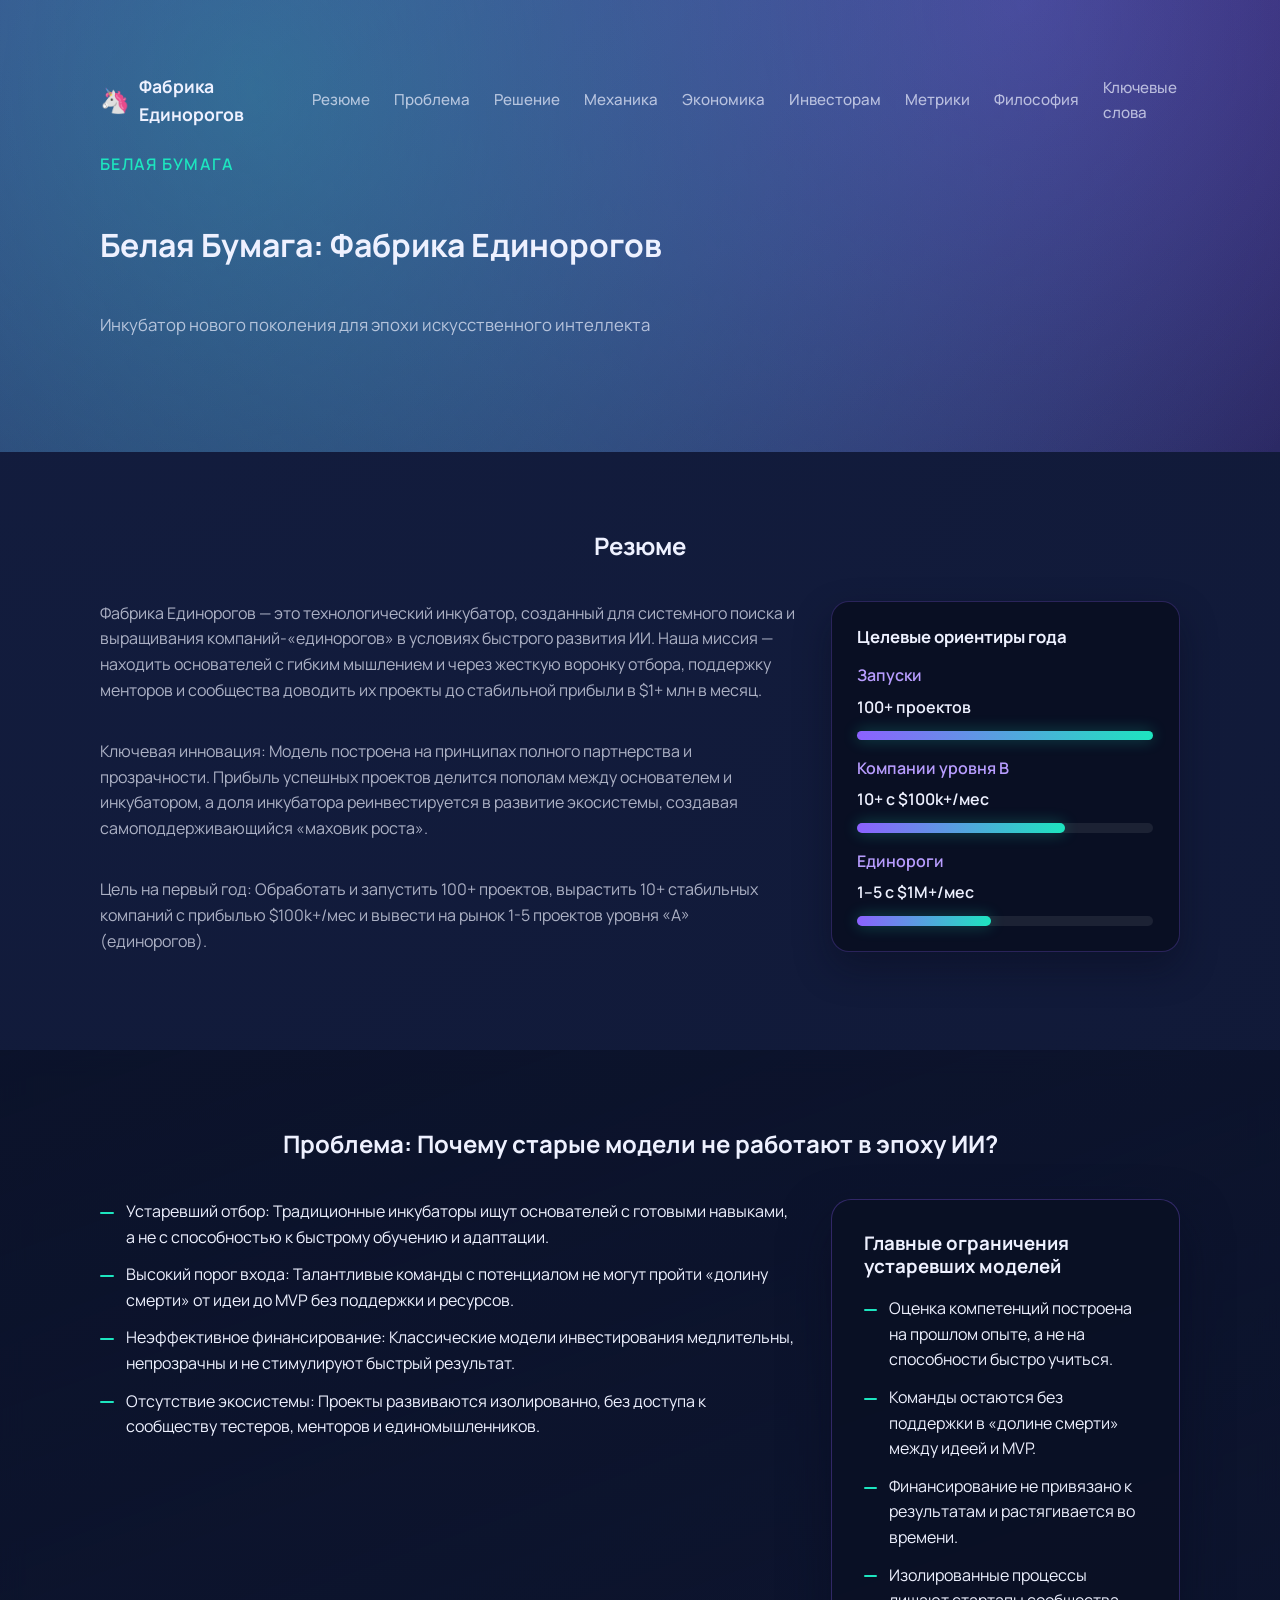
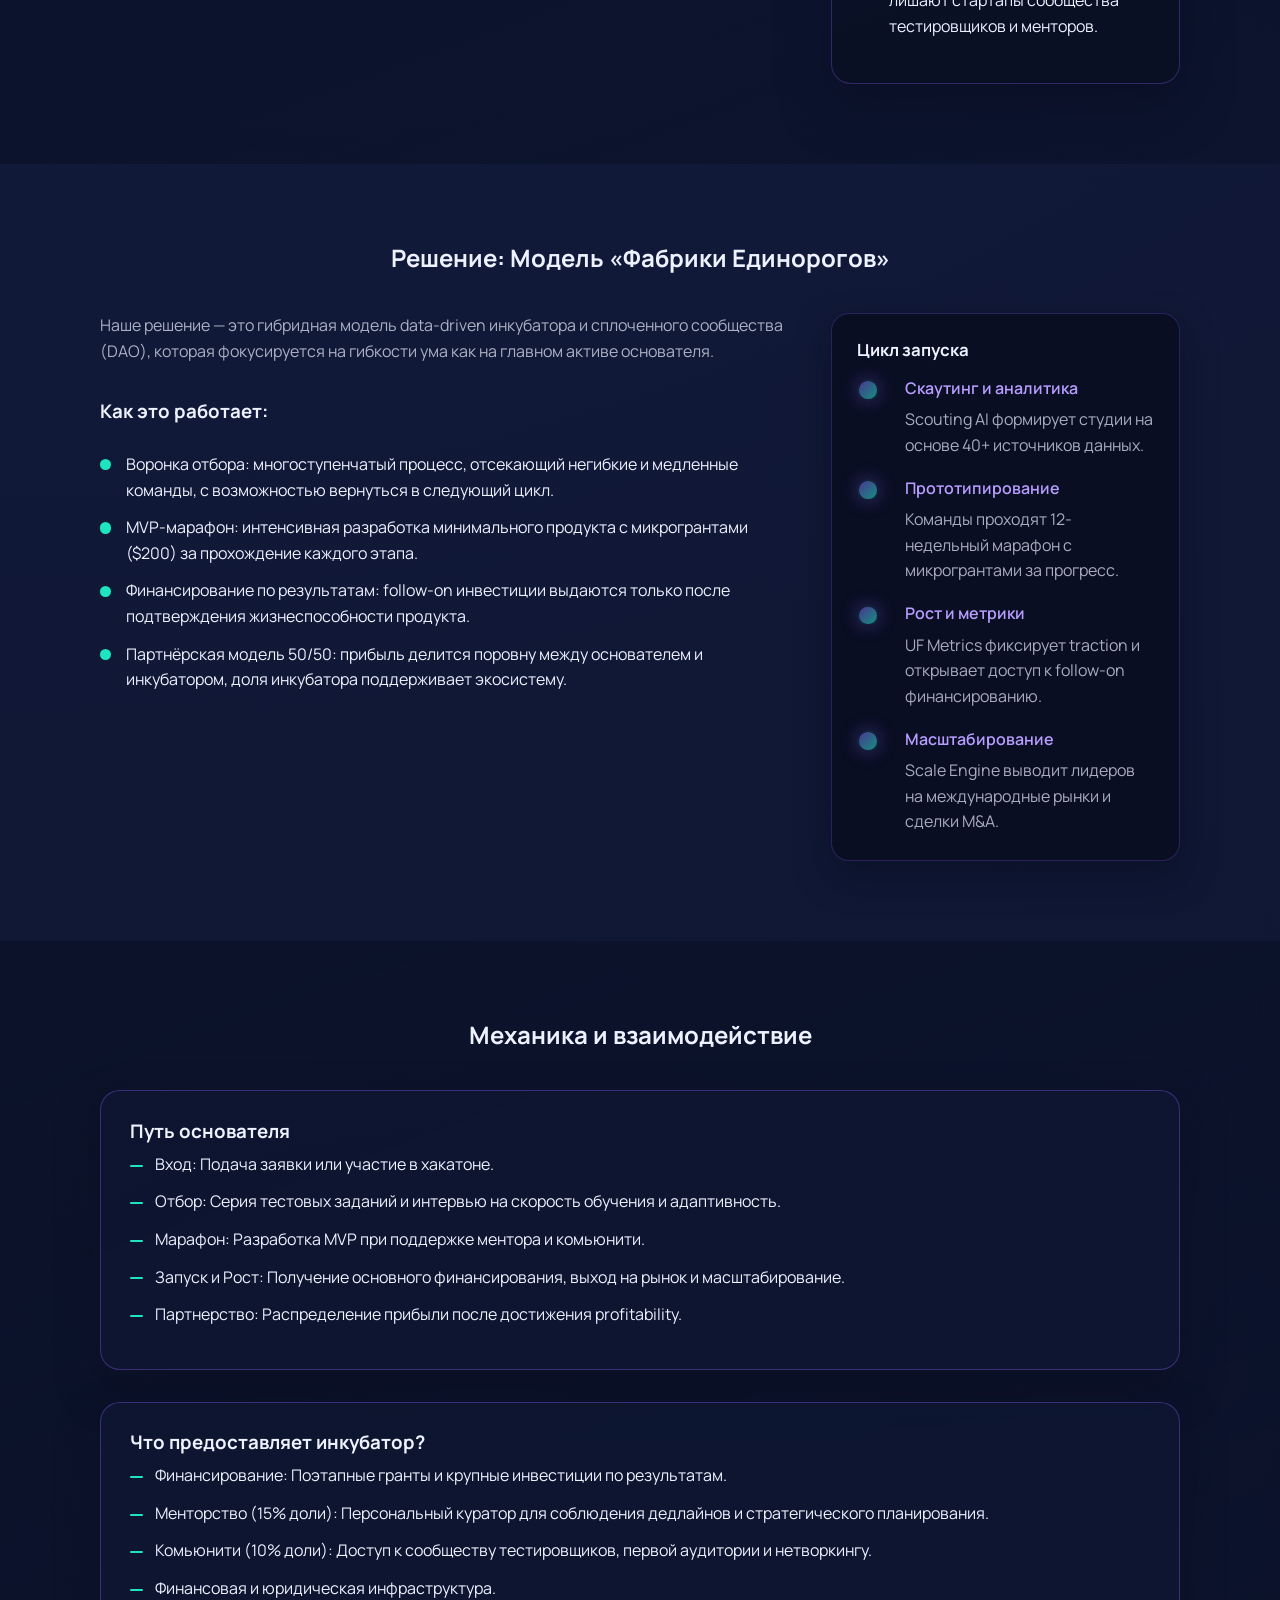
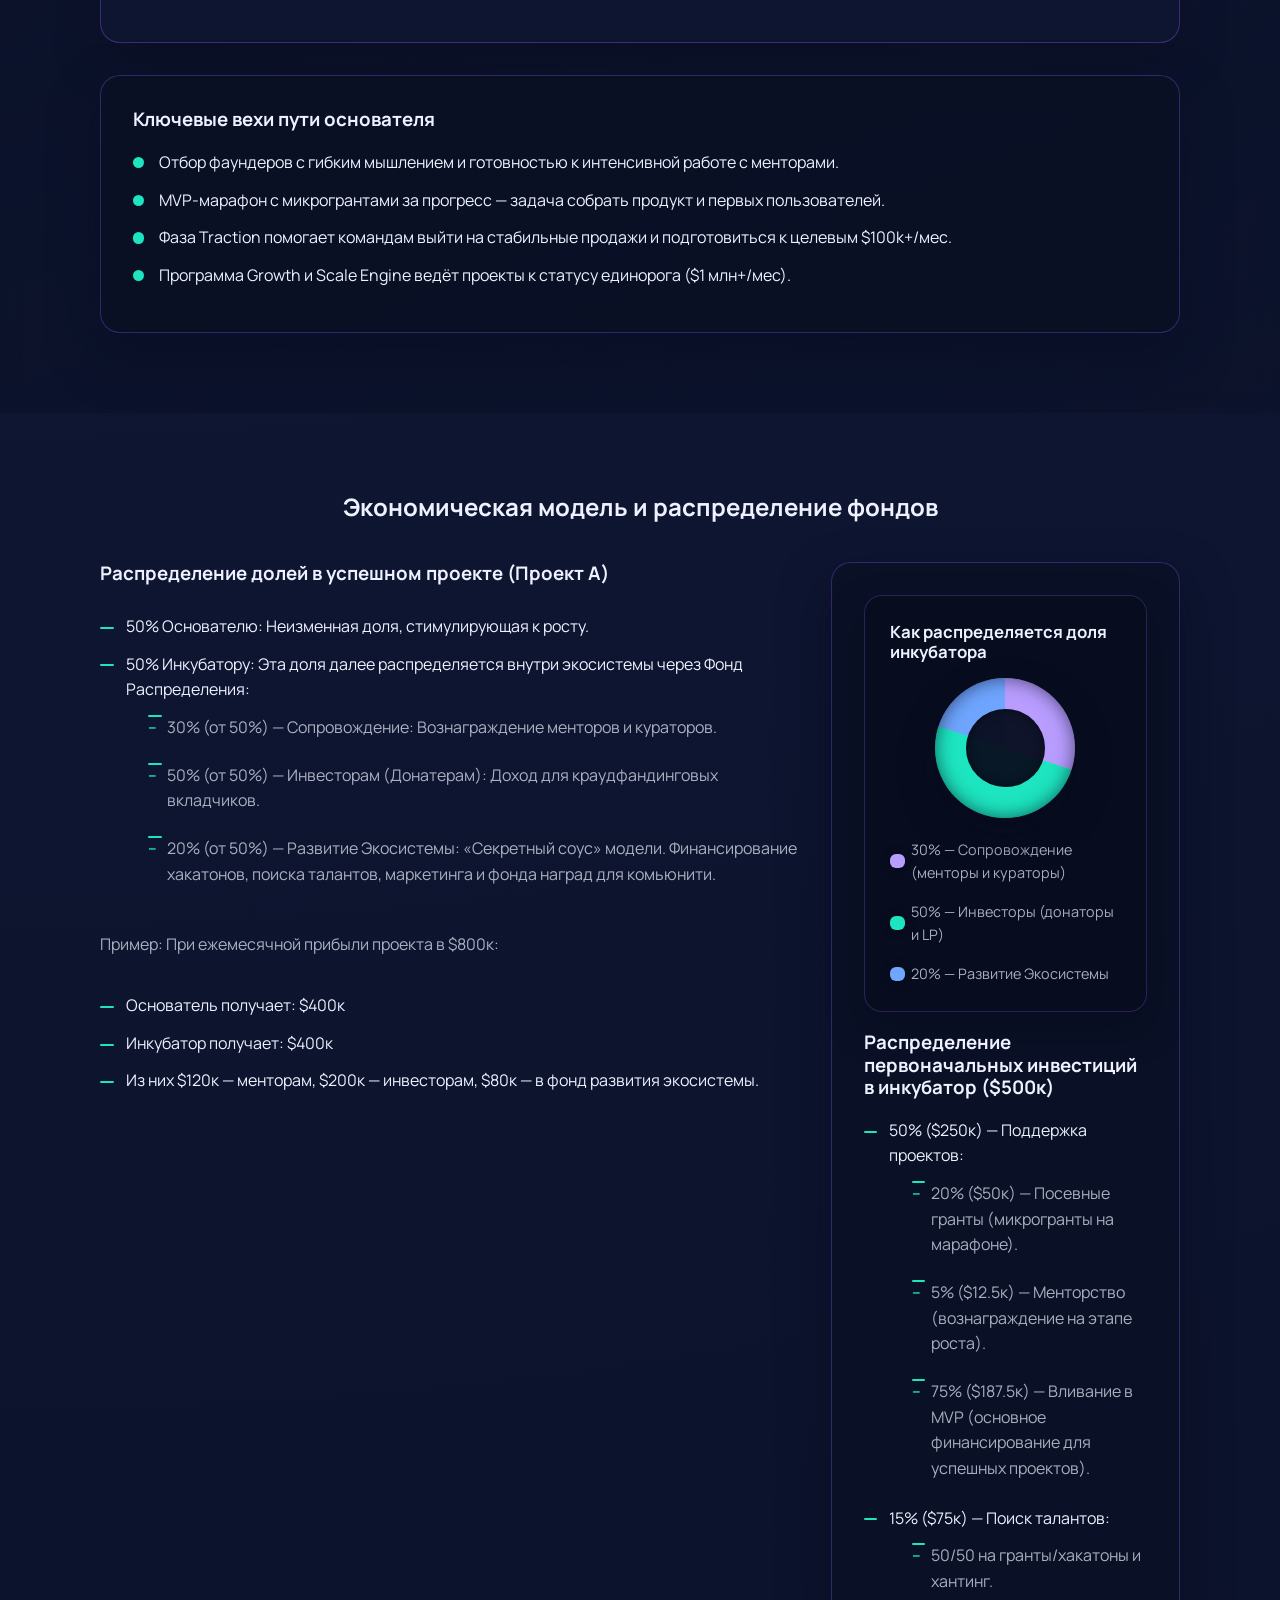
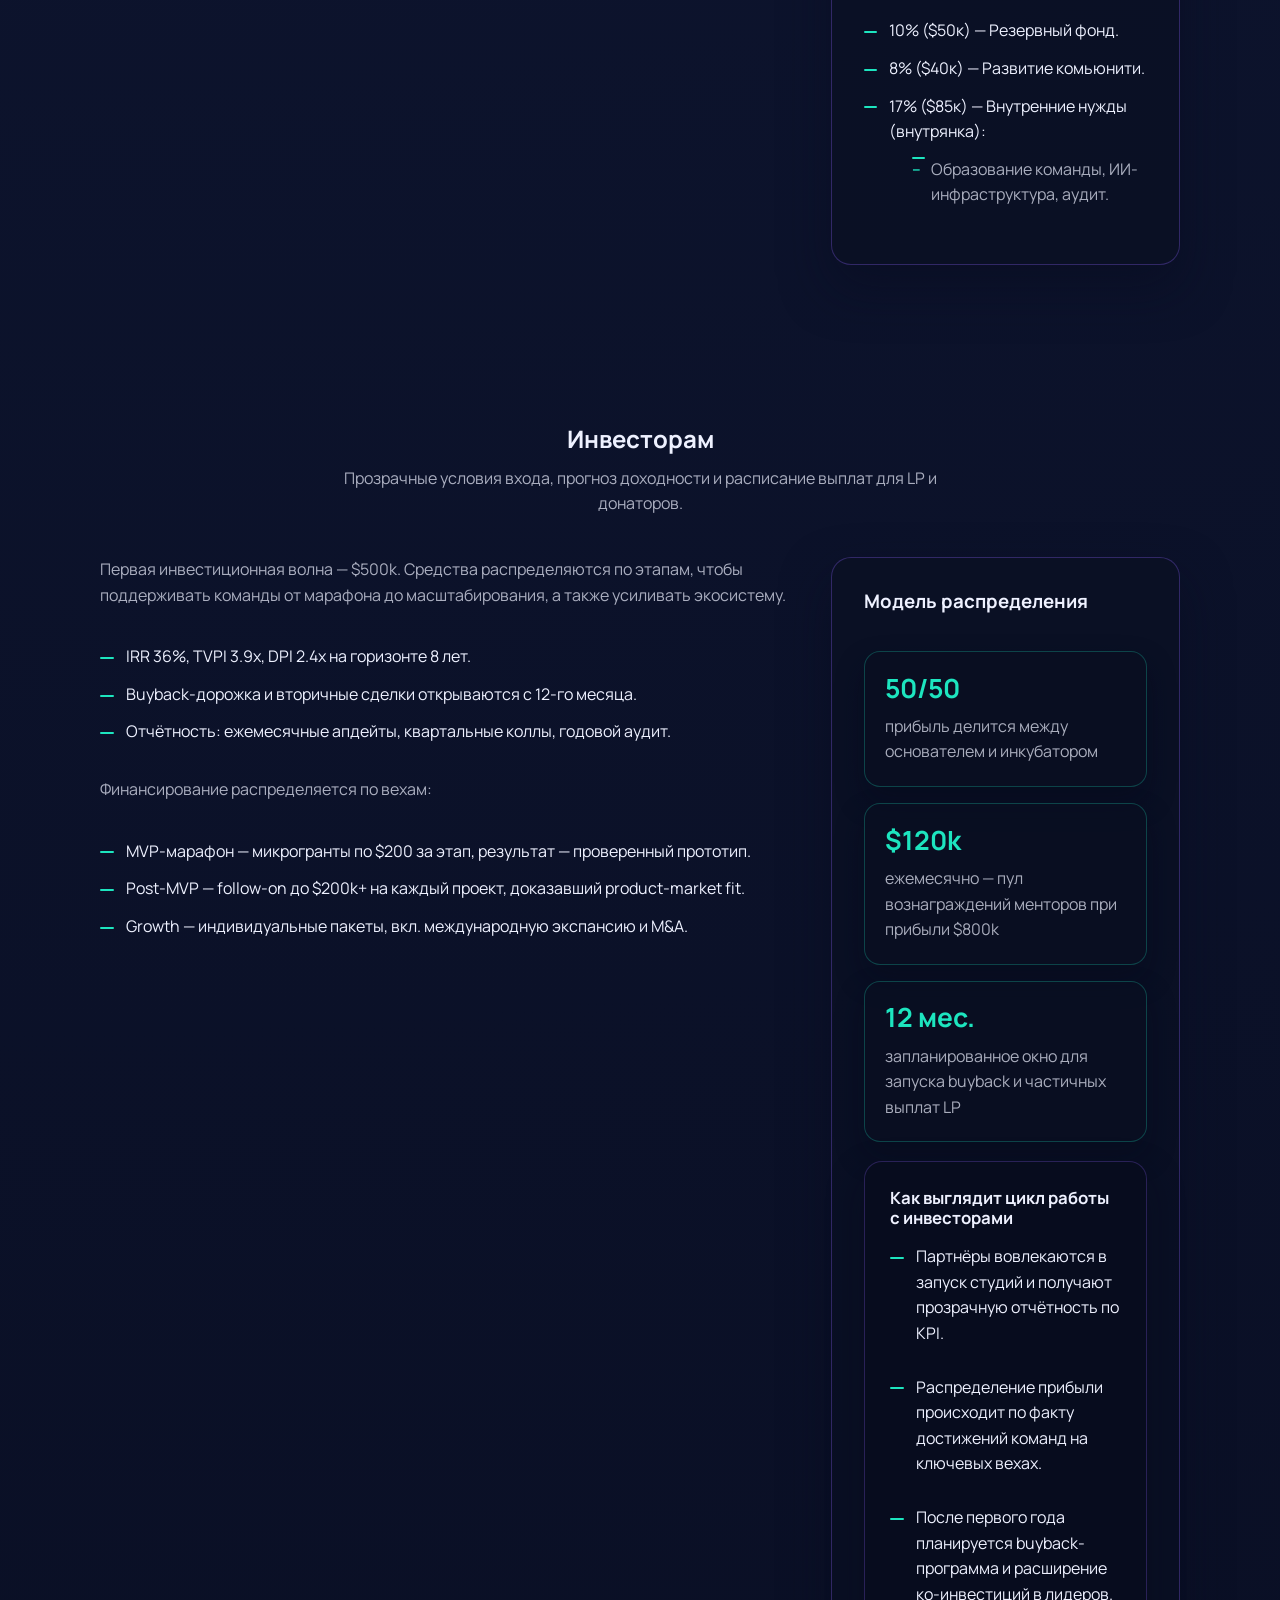
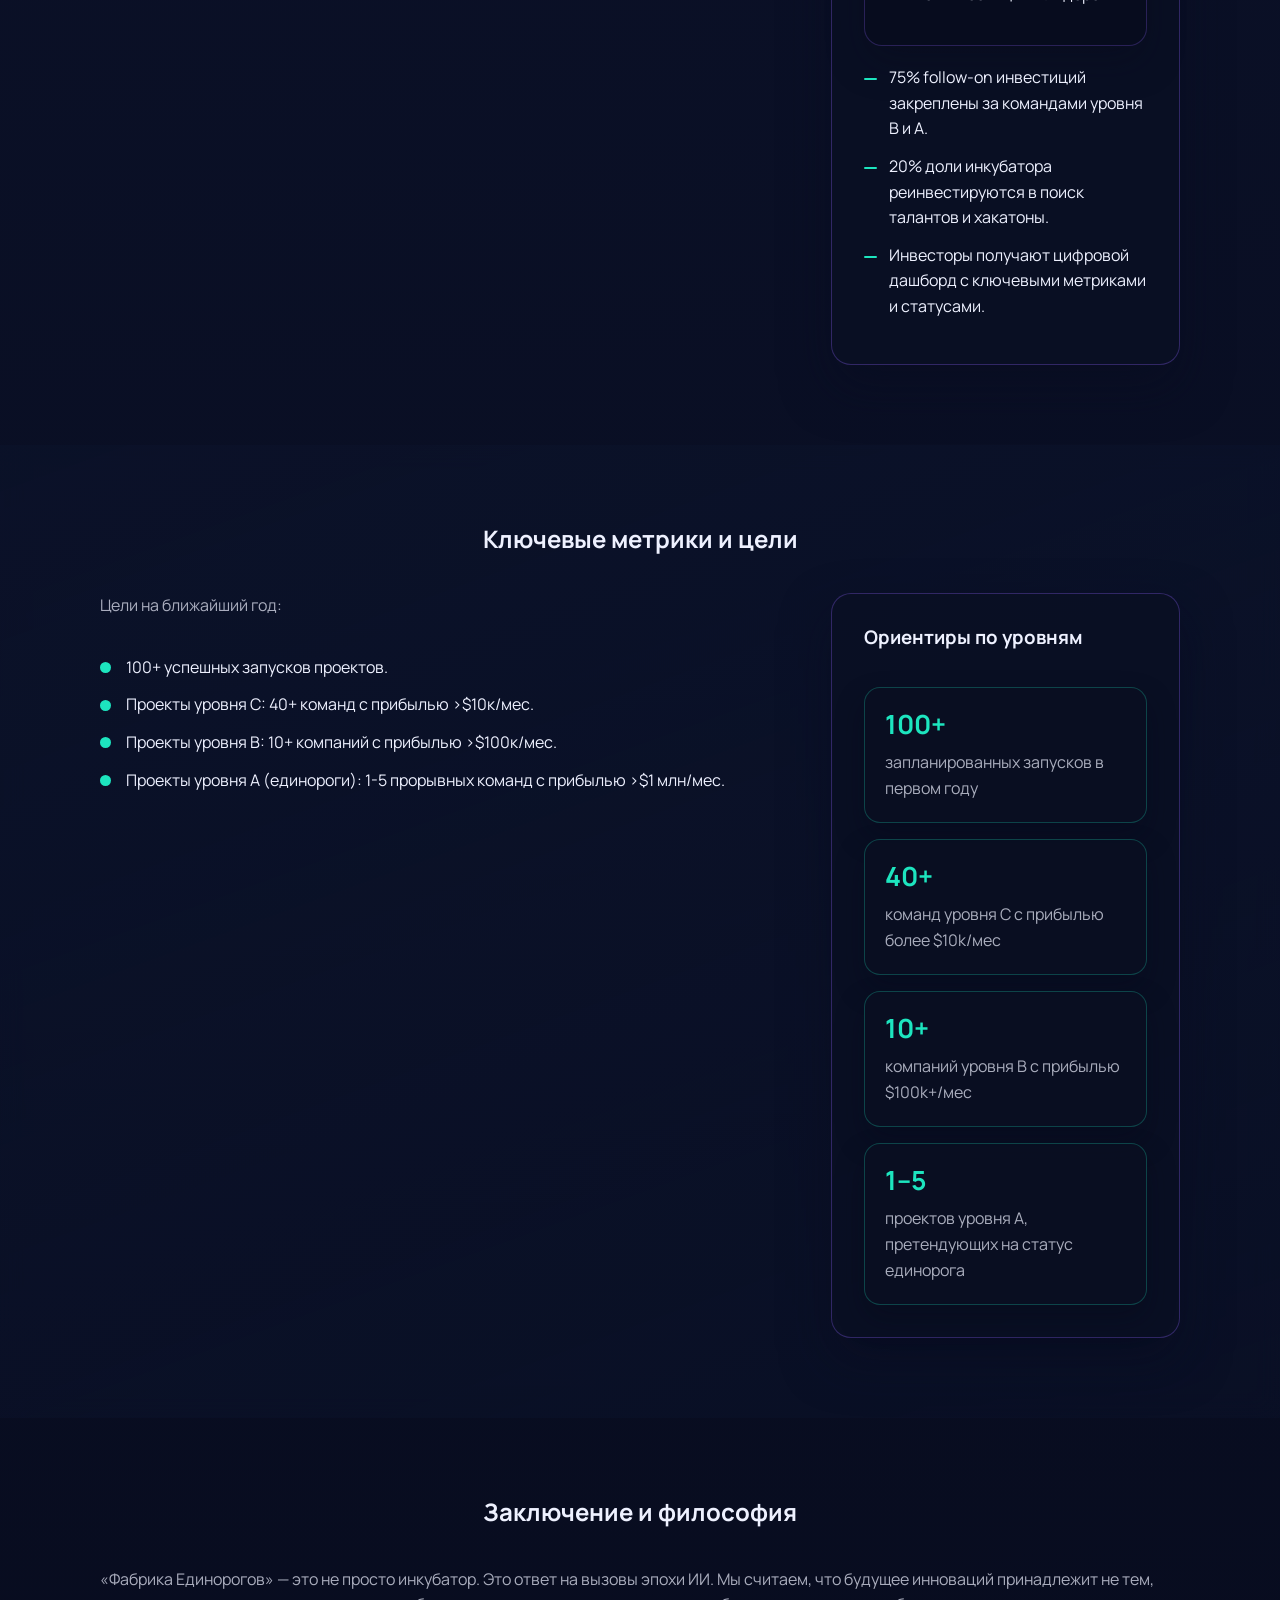
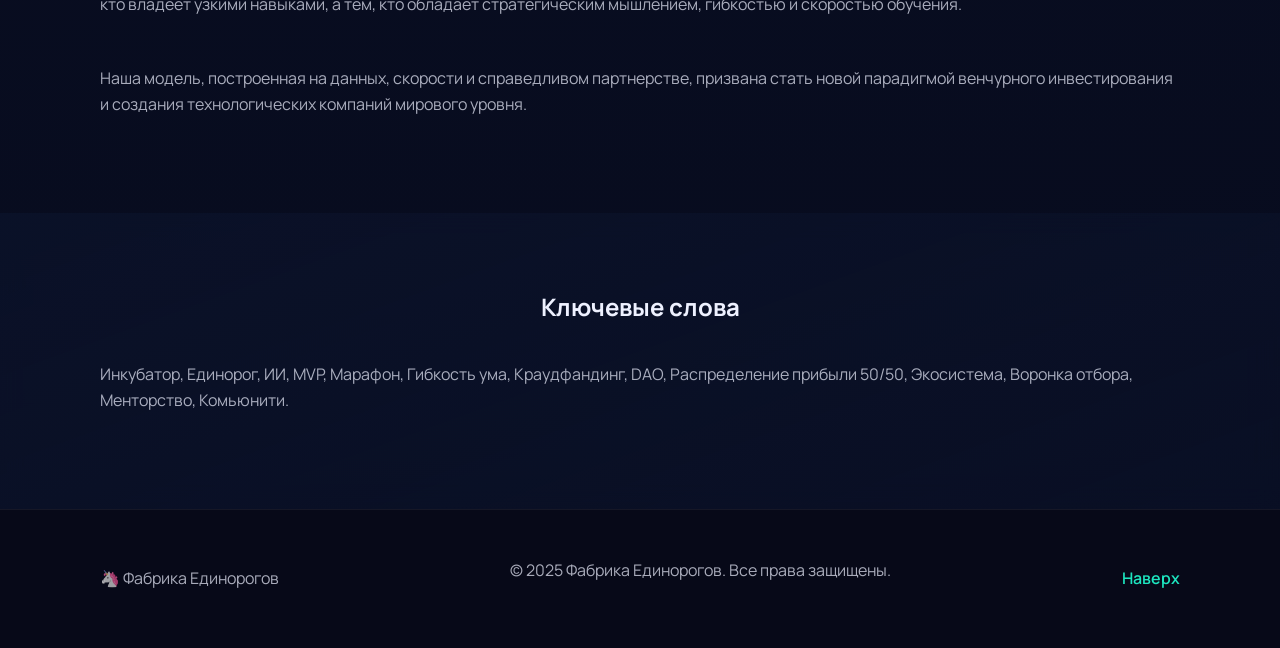
==== commit 72e834a7: "refactor: очистить визуализации и убрать неподтверждённые цифры" ====
--- a/index.html
+++ b/index.html
@@ -115,21 +115,13 @@
               </li>
             </ul>
           </div>
-          <aside class="chart-card chart--bars" aria-labelledby="problem-chart-title">
-            <h3 id="problem-chart-title">Слабые места классических моделей</h3>
-            <ul>
-              <li style="--bar-percent: 88%">
-                <span>Отбор талантов</span>
-                <strong>88% перспективных команд отсеиваются из-за жестких критериев</strong>
-              </li>
-              <li style="--bar-percent: 72%">
-                <span>Финансирование</span>
-                <strong>72% стартапов не получают мостового финансирования</strong>
-              </li>
-              <li style="--bar-percent: 64%">
-                <span>Экосистема</span>
-                <strong>64% проектов испытывают дефицит менторов и тестировщиков</strong>
-              </li>
+          <aside class="highlight-card">
+            <h3>Главные ограничения устаревших моделей</h3>
+            <ul class="list list--dash">
+              <li>Оценка компетенций построена на прошлом опыте, а не на способности быстро учиться.</li>
+              <li>Команды остаются без поддержки в «долине смерти» между идеей и MVP.</li>
+              <li>Финансирование не привязано к результатам и растягивается во времени.</li>
+              <li>Изолированные процессы лишают стартапы сообщества тестировщиков и менторов.</li>
             </ul>
           </aside>
         </div>
@@ -217,29 +209,13 @@
               <li>Финансовая и юридическая инфраструктура.</li>
             </ul>
           </article>
-          <aside class="chart-card chart--journey" aria-labelledby="founder-journey-title">
-            <h3 id="founder-journey-title">Метрики пути основателя</h3>
-            <ul>
-              <li>
-                <span>Отбор · 1 неделя</span>
-                <strong>10% команд проходят финальный тест</strong>
-                <p>Акселерация начинается после оценки скорости обучения и продуктового мышления.</p>
-              </li>
-              <li>
-                <span>MVP-марафон · 12 недель</span>
-                <strong>55% команд достигают проверенного прототипа</strong>
-                <p>Команды получают микрогранты и доступ к наставникам по каждой вехе.</p>
-              </li>
-              <li>
-                <span>Traction-этап · 6 месяцев</span>
-                <strong>24% проектов выходят на MRR $25k+</strong>
-                <p>UF Metrics отслеживает CAC, LTV, Magic Number и скорость повторных клиентов.</p>
-              </li>
-              <li>
-                <span>Growth & Scale · 12 месяцев</span>
-                <strong>10% команд переваливают $100k/мес</strong>
-                <p>Scale Engine запускает международные пилоты и готовит сделки M&amp;A.</p>
-              </li>
+          <aside class="highlight-card">
+            <h3>Ключевые вехи пути основателя</h3>
+            <ul class="list list--check">
+              <li>Отбор фаундеров с гибким мышлением и готовностью к интенсивной работе с менторами.</li>
+              <li>MVP-марафон с микрогрантами за прогресс — задача собрать продукт и первых пользователей.</li>
+              <li>Фаза Traction помогает командам выйти на стабильные продажи и подготовиться к целевым $100k+/мес.</li>
+              <li>Программа Growth и Scale Engine ведёт проекты к статусу единорога ($1 млн+/мес).</li>
             </ul>
           </aside>
         </div>
@@ -361,26 +337,17 @@
                 <p>ежемесячно — пул вознаграждений менторов при прибыли $800k</p>
               </div>
               <div class="stat-card">
-                <h3>12 мес.</h3>
-                <p>первое окно для buyback и частичных выплат LP</p>
+                  <h3>12 мес.</h3>
+                  <p>запланированное окно для запуска buyback и частичных выплат LP</p>
               </div>
             </div>
-              <div class="chart-card chart--timeline" aria-labelledby="investor-timeline-title">
-                <h3 id="investor-timeline-title">График выплат</h3>
-                <ol>
-                  <li>
-                    <span>M0–M3</span>
-                    <p>Построение студий, инвесторы получают ежемесячные апдейты и KPI прогресса.</p>
-                  </li>
-                  <li>
-                    <span>M4–M12</span>
-                    <p>Доля прибыли распределяется поквартально, открываются вторичные сделки.</p>
-                  </li>
-                  <li>
-                    <span>M12+</span>
-                    <p>Запуск buyback-программы, выплаты DPI и доступ к ко-инвестициям в лидеров.</p>
-                  </li>
-                </ol>
+              <div class="chart-card">
+                <h3>Как выглядит цикл работы с инвесторами</h3>
+                <ul class="list list--dash">
+                  <li>Партнёры вовлекаются в запуск студий и получают прозрачную отчётность по KPI.</li>
+                  <li>Распределение прибыли происходит по факту достижений команд на ключевых вехах.</li>
+                  <li>После первого года планируется buyback-программа и расширение ко-инвестиций в лидеров.</li>
+                </ul>
               </div>
             <ul class="list list--dash">
               <li>75% follow-on инвестиций закреплены за командами уровня B и A.</li>
@@ -405,26 +372,26 @@
               <li>Проекты уровня A (единороги): 1-5 прорывных команд с прибылью &gt;$1 млн/мес.</li>
             </ul>
           </div>
-          <aside class="chart-card chart--progress" aria-labelledby="metrics-progress-title">
-            <h3 id="metrics-progress-title">Прогресс по батчам 2025</h3>
-            <ul>
-              <li style="--progress: 0.62">
-                <span>Запуски</span>
-                <strong>62% плана выполнено</strong>
-              </li>
-              <li style="--progress: 0.48">
-                <span>Уровень C</span>
-                <strong>19 из 40 команд достигли цели</strong>
-              </li>
-              <li style="--progress: 0.35">
-                <span>Уровень B</span>
-                <strong>3 из 10 компаний перевалили $100k/мес</strong>
-              </li>
-              <li style="--progress: 0.2">
-                <span>Уровень A</span>
-                <strong>1 команда на пути к $1 млн/мес</strong>
-              </li>
-            </ul>
+          <aside class="highlight-card">
+            <h3>Ориентиры по уровням</h3>
+            <div class="stat-grid">
+              <div class="stat-card">
+                <h3>100+</h3>
+                <p>запланированных запусков в первом году</p>
+              </div>
+              <div class="stat-card">
+                <h3>40+</h3>
+                <p>команд уровня C с прибылью более $10k/мес</p>
+              </div>
+              <div class="stat-card">
+                <h3>10+</h3>
+                <p>компаний уровня B с прибылью $100k+/мес</p>
+              </div>
+              <div class="stat-card">
+                <h3>1–5</h3>
+                <p>проектов уровня A, претендующих на статус единорога</p>
+              </div>
+            </div>
           </aside>
         </div>
       </section>
--- a/styles.css
+++ b/styles.css
@@ -699,54 +699,6 @@
   width: calc(var(--progress, 0) * 100%);
   background: linear-gradient(90deg, rgba(29, 229, 191, 0.9), rgba(140, 97, 255, 0.9));
   box-shadow: 0 0 14px rgba(29, 229, 191, 0.28);
-}
-
-.chart--journey ul {
-  position: relative;
-  padding-left: 2rem;
-  gap: 1.4rem;
-}
-
-.chart--journey ul::before {
-  content: "";
-  position: absolute;
-  left: 0.55rem;
-  top: 0;
-  bottom: 0;
-  width: 2px;
-  background: linear-gradient(180deg, rgba(140, 97, 255, 0.6), rgba(29, 229, 191, 0.35));
-}
-
-.chart--journey li {
-  position: relative;
-  padding-left: 1.2rem;
-}
-
-.chart--journey li::before {
-  content: "";
-  position: absolute;
-  left: -1.7rem;
-  top: 0.4rem;
-  width: 0.75rem;
-  height: 0.75rem;
-  border-radius: 50%;
-  background: rgba(29, 229, 191, 0.85);
-  box-shadow: 0 0 0 6px rgba(29, 229, 191, 0.15);
-}
-
-.chart--journey li span {
-  display: block;
-  font-weight: 600;
-  color: var(--accent-light);
-}
-
-.chart--journey li strong {
-  color: var(--text);
-}
-
-.chart--journey li p {
-  margin: 0.4rem 0 0;
-  color: var(--text-muted);
 }
 
 .quote-card {
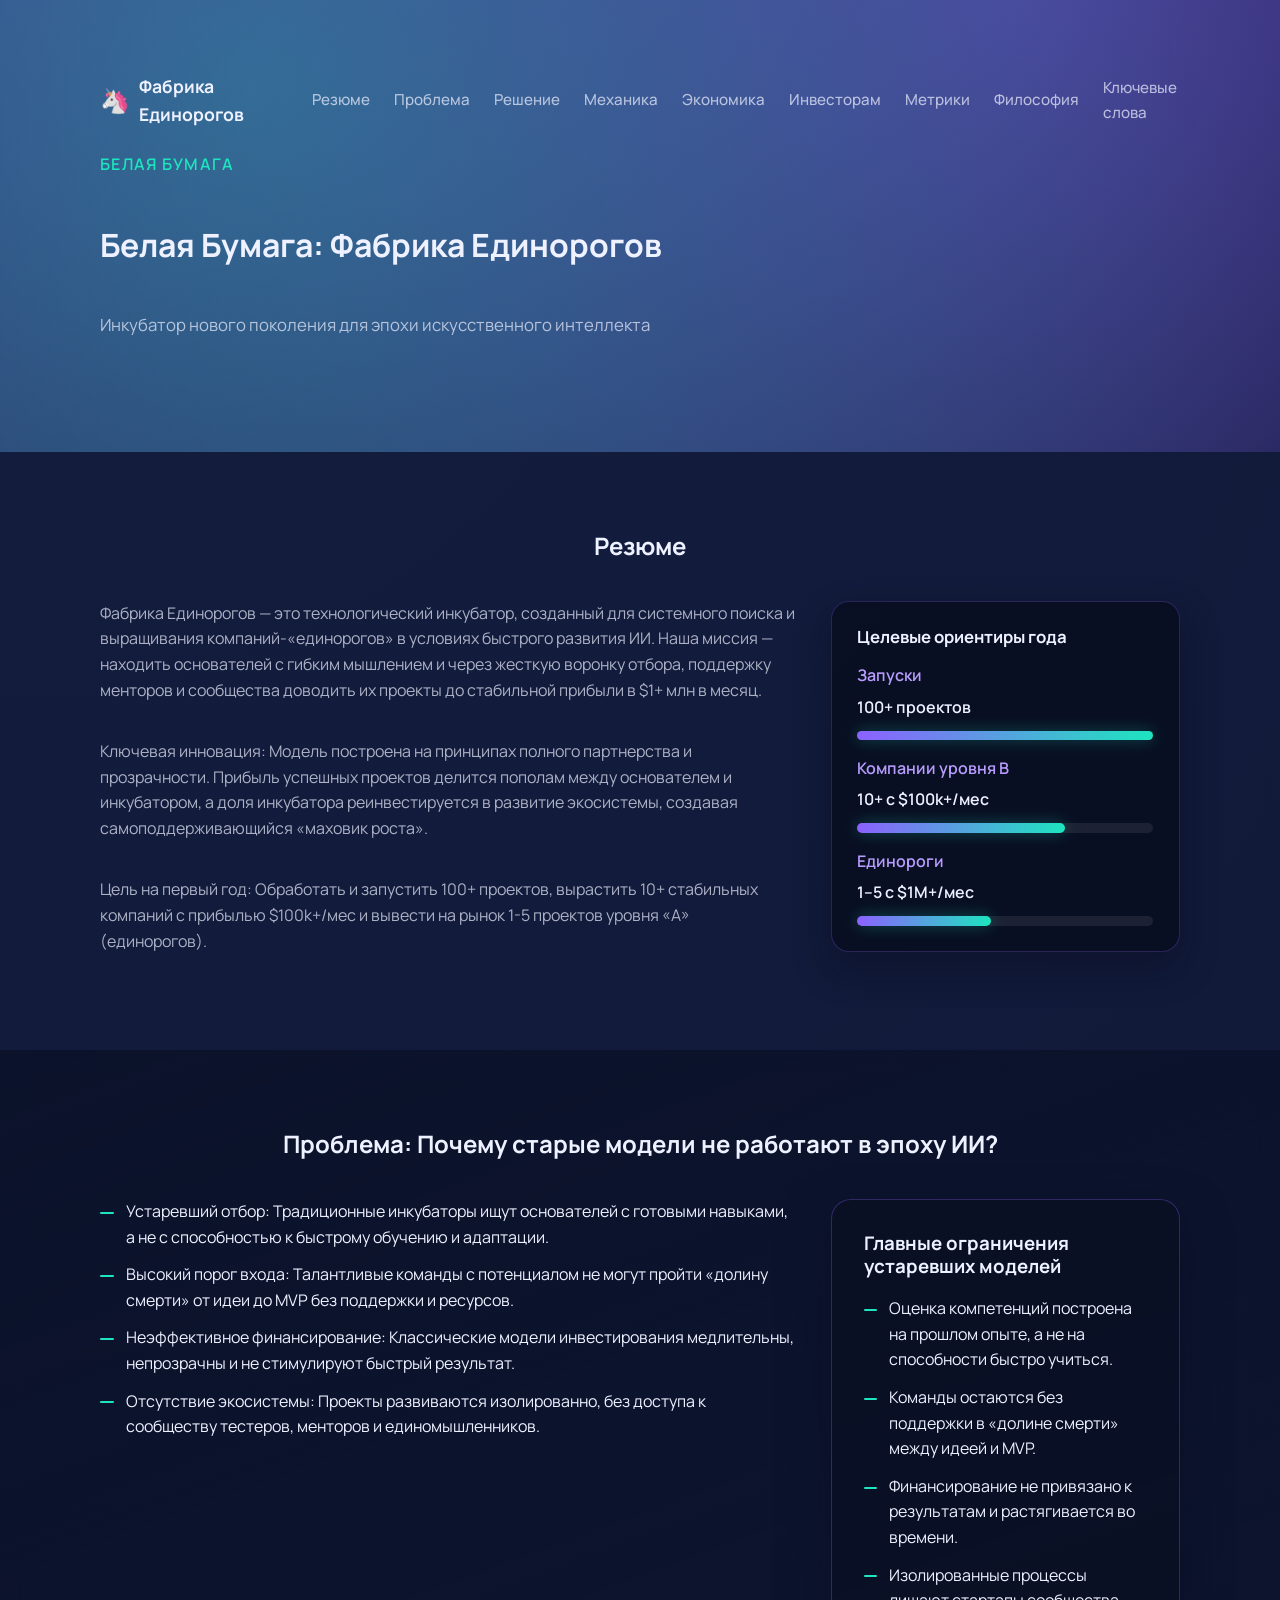
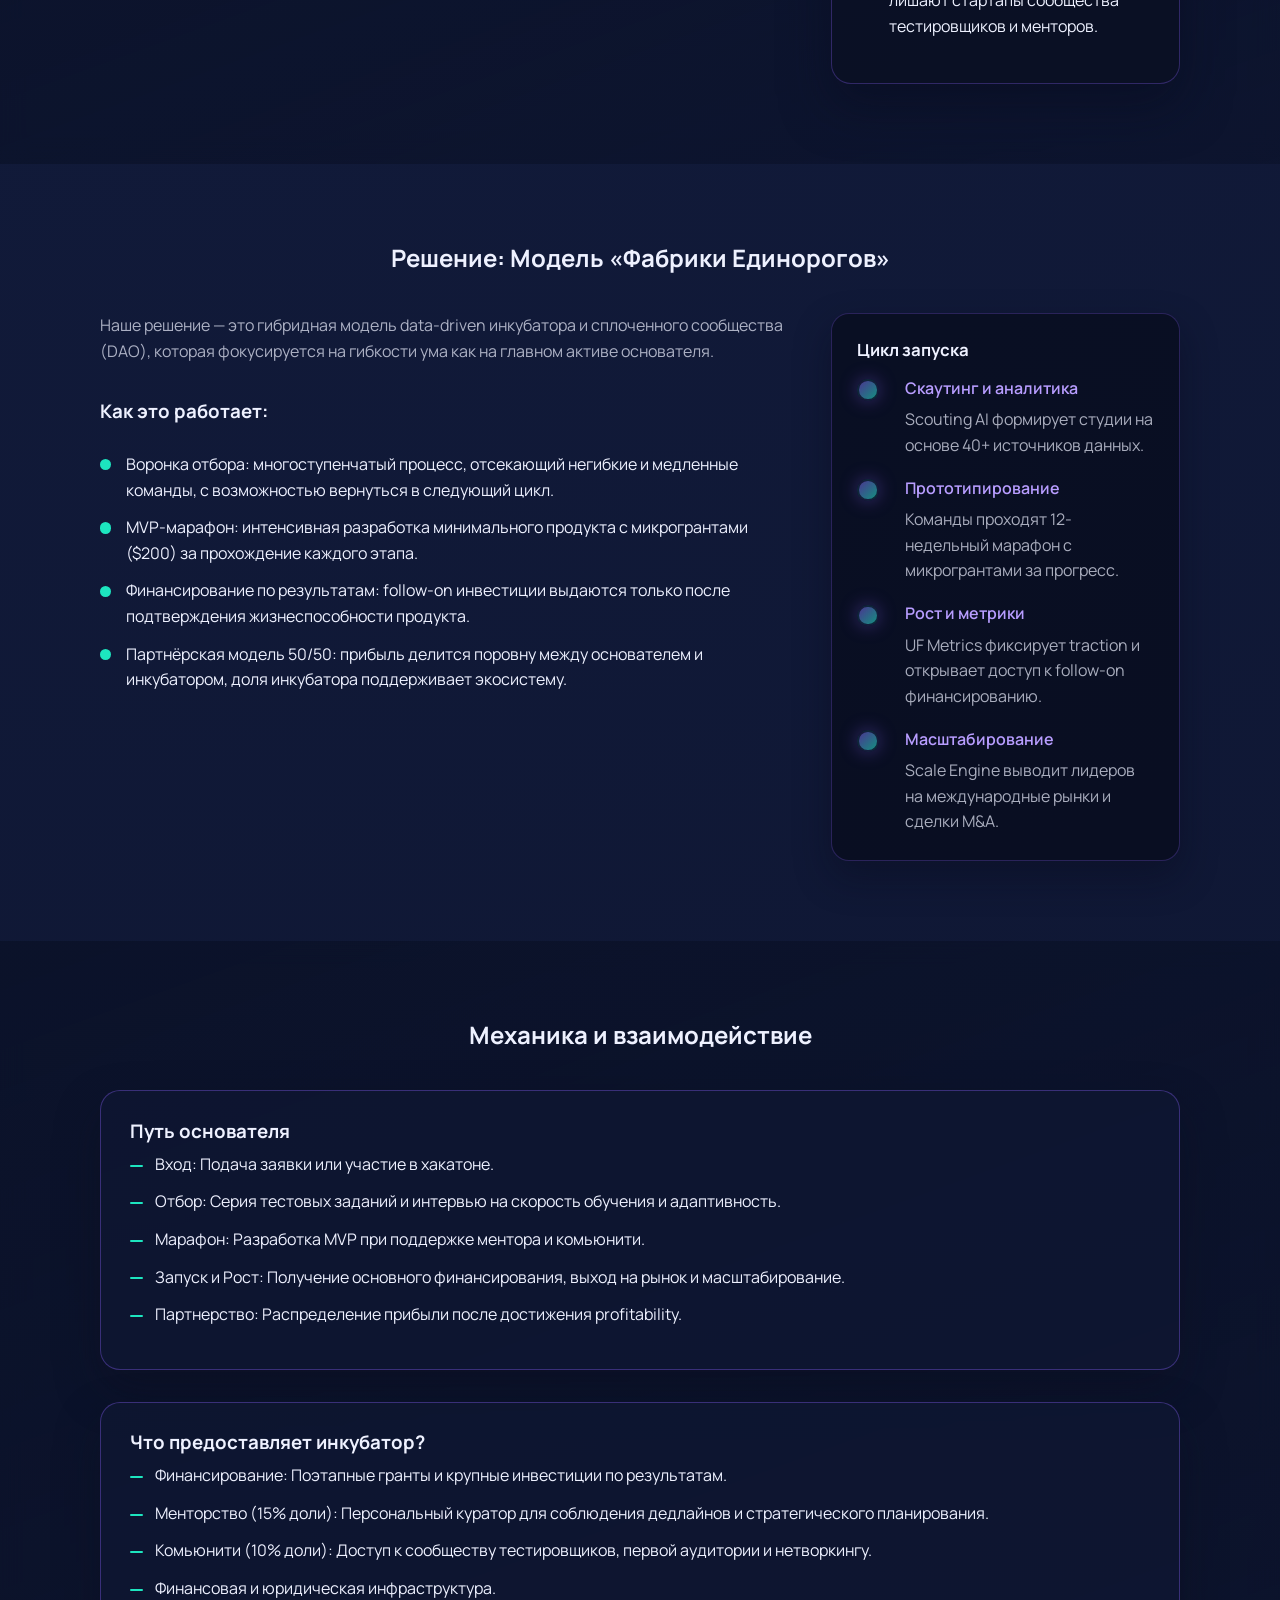
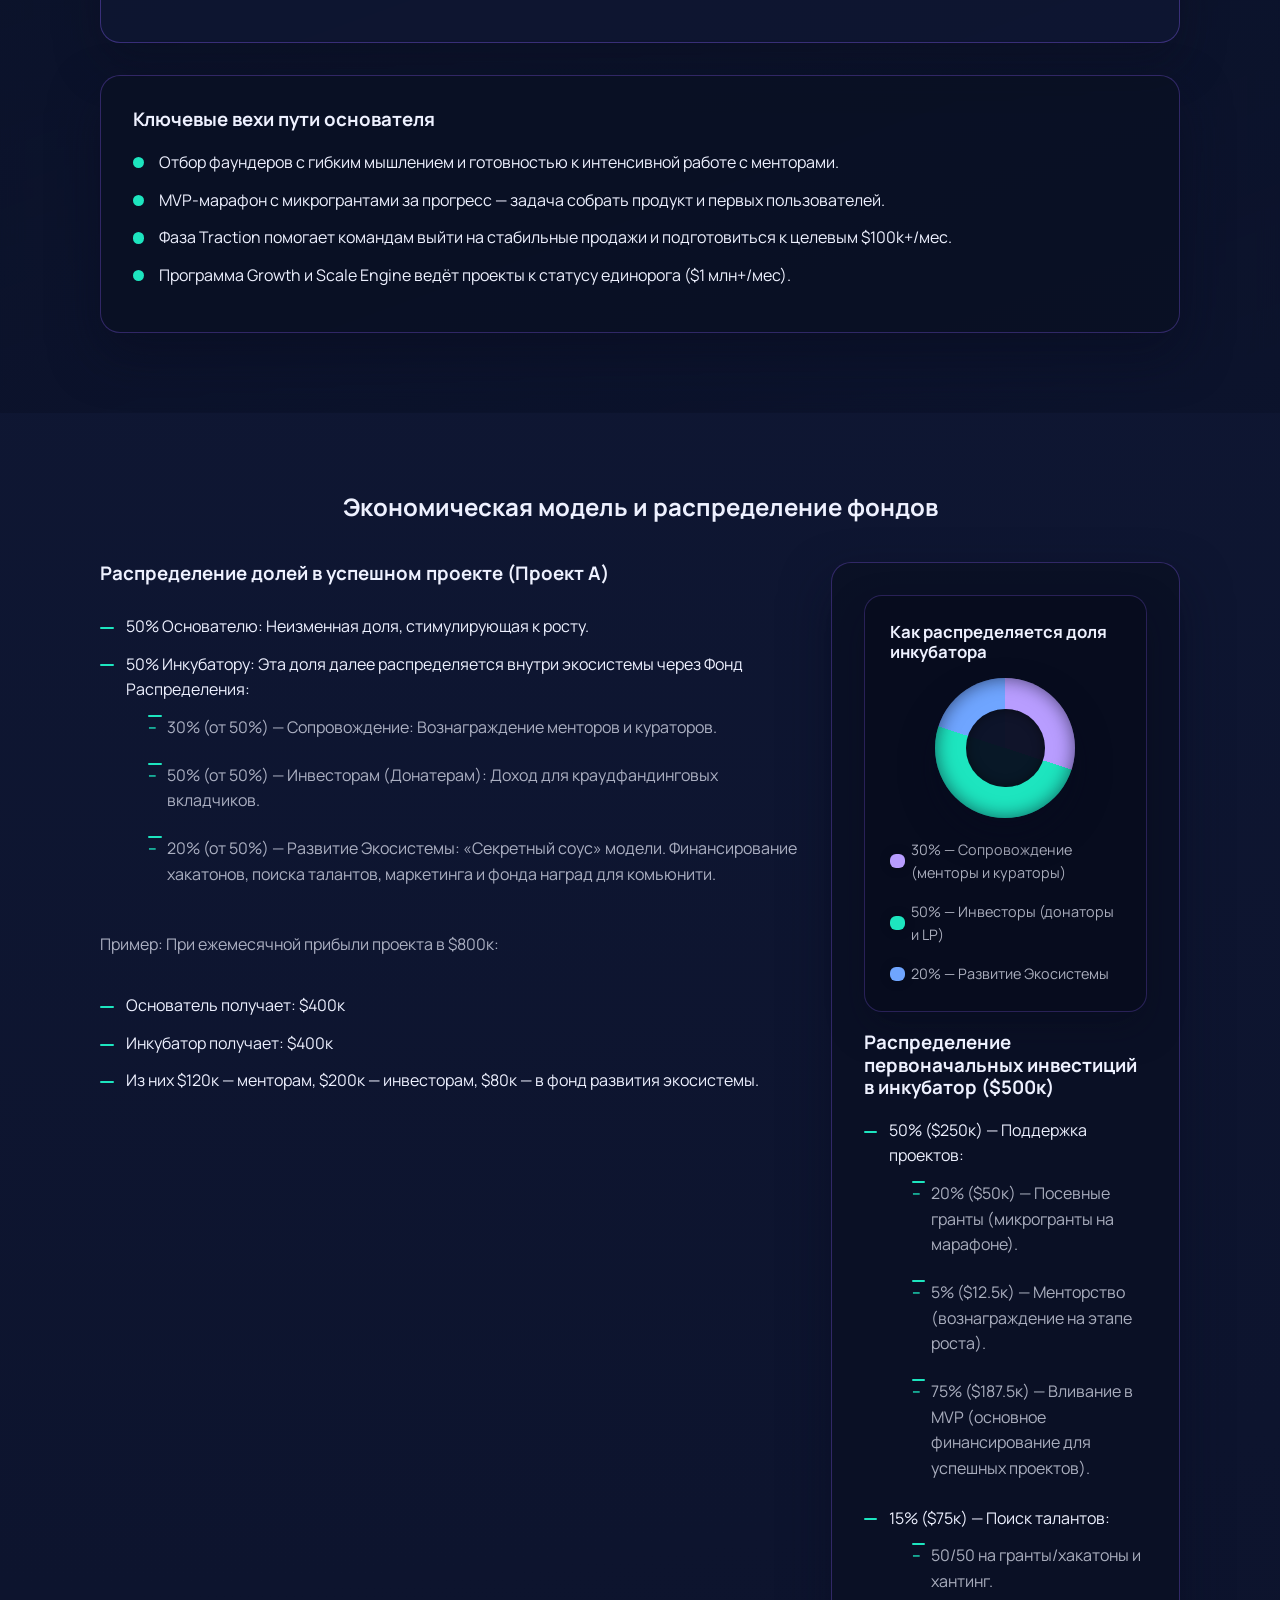
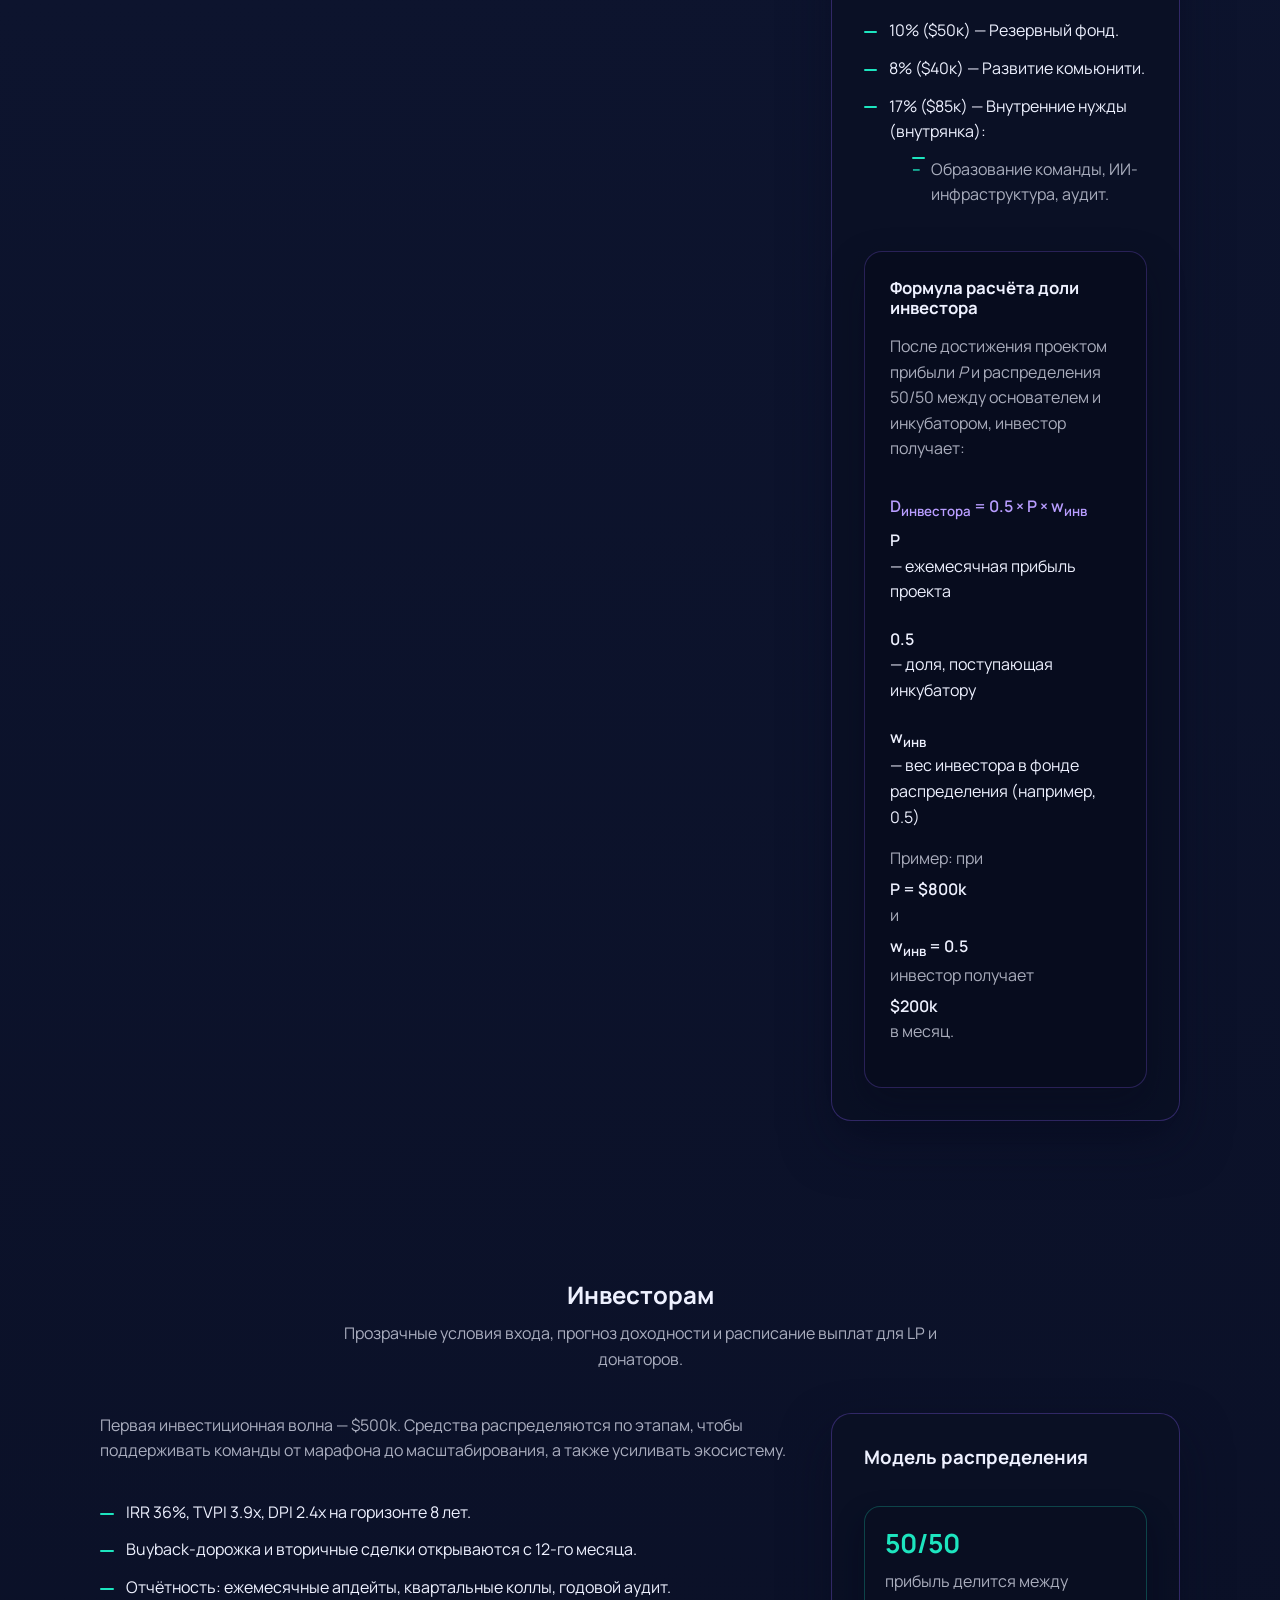
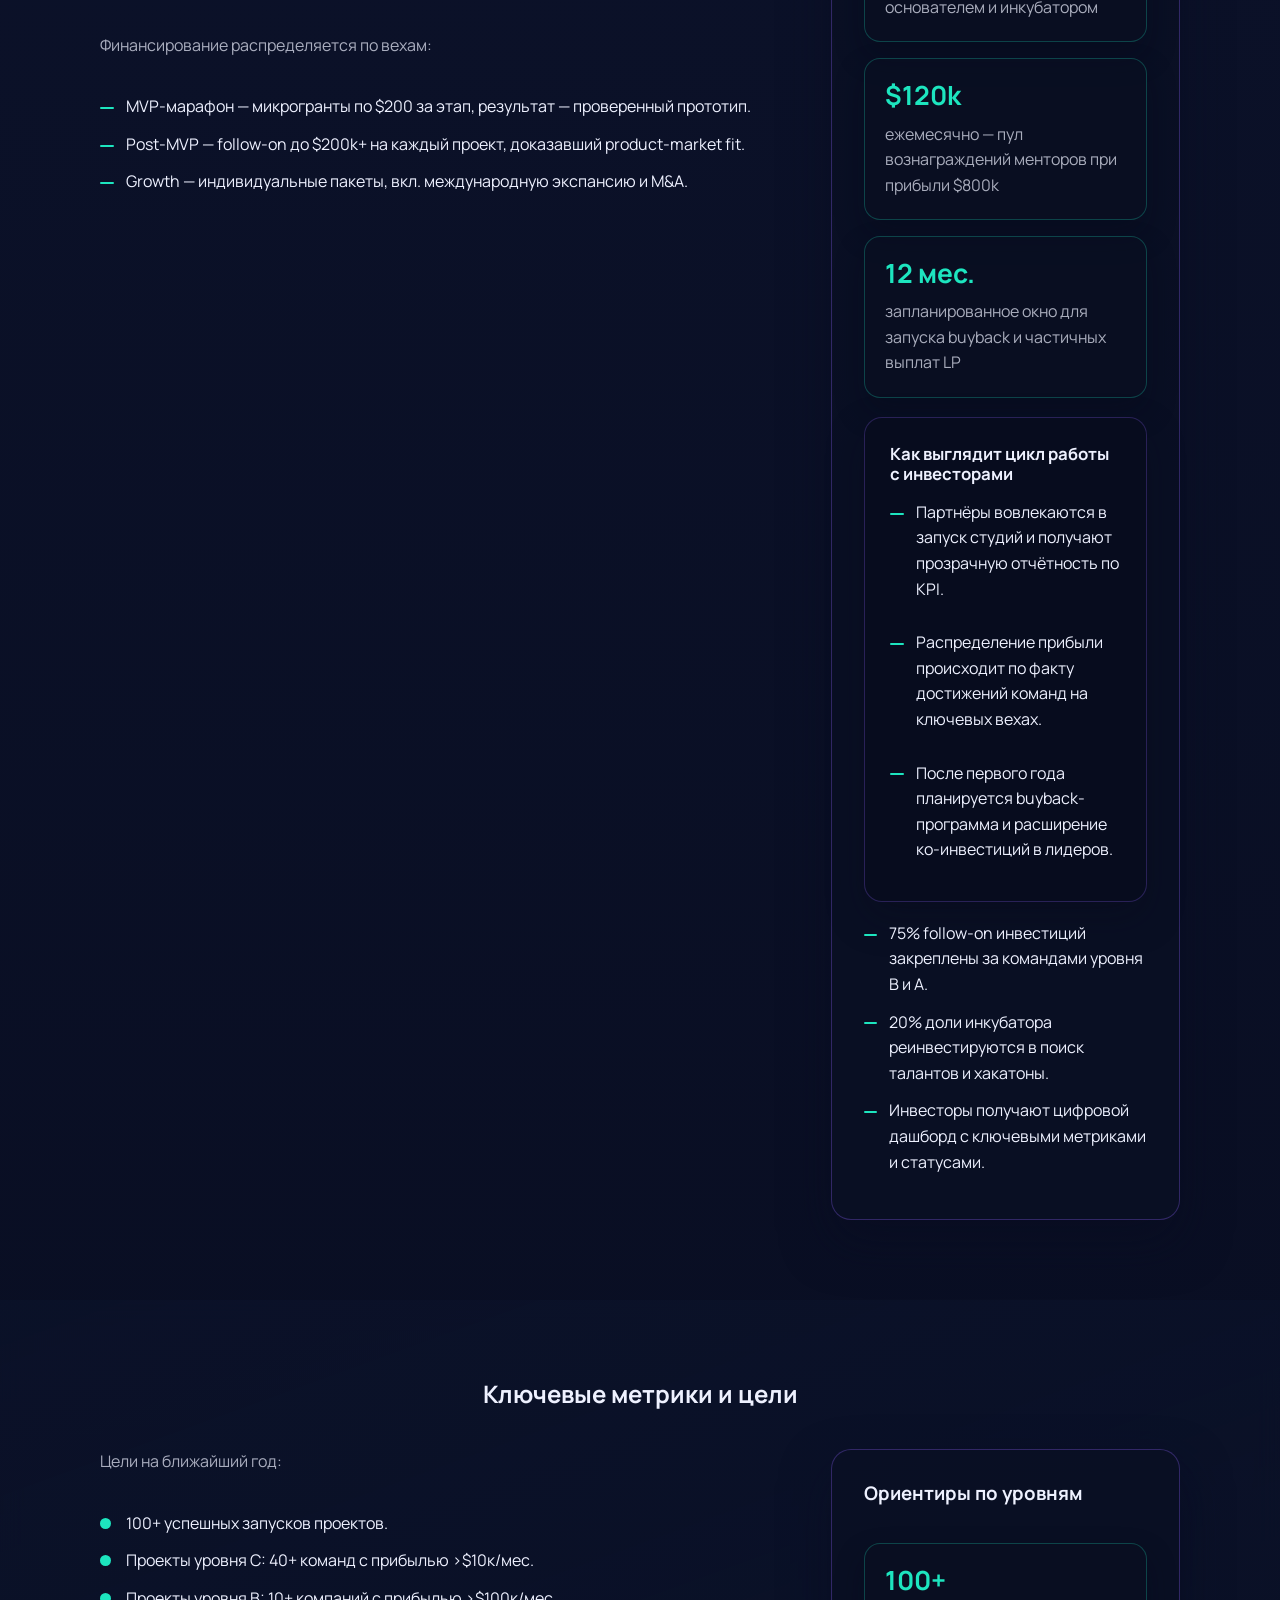
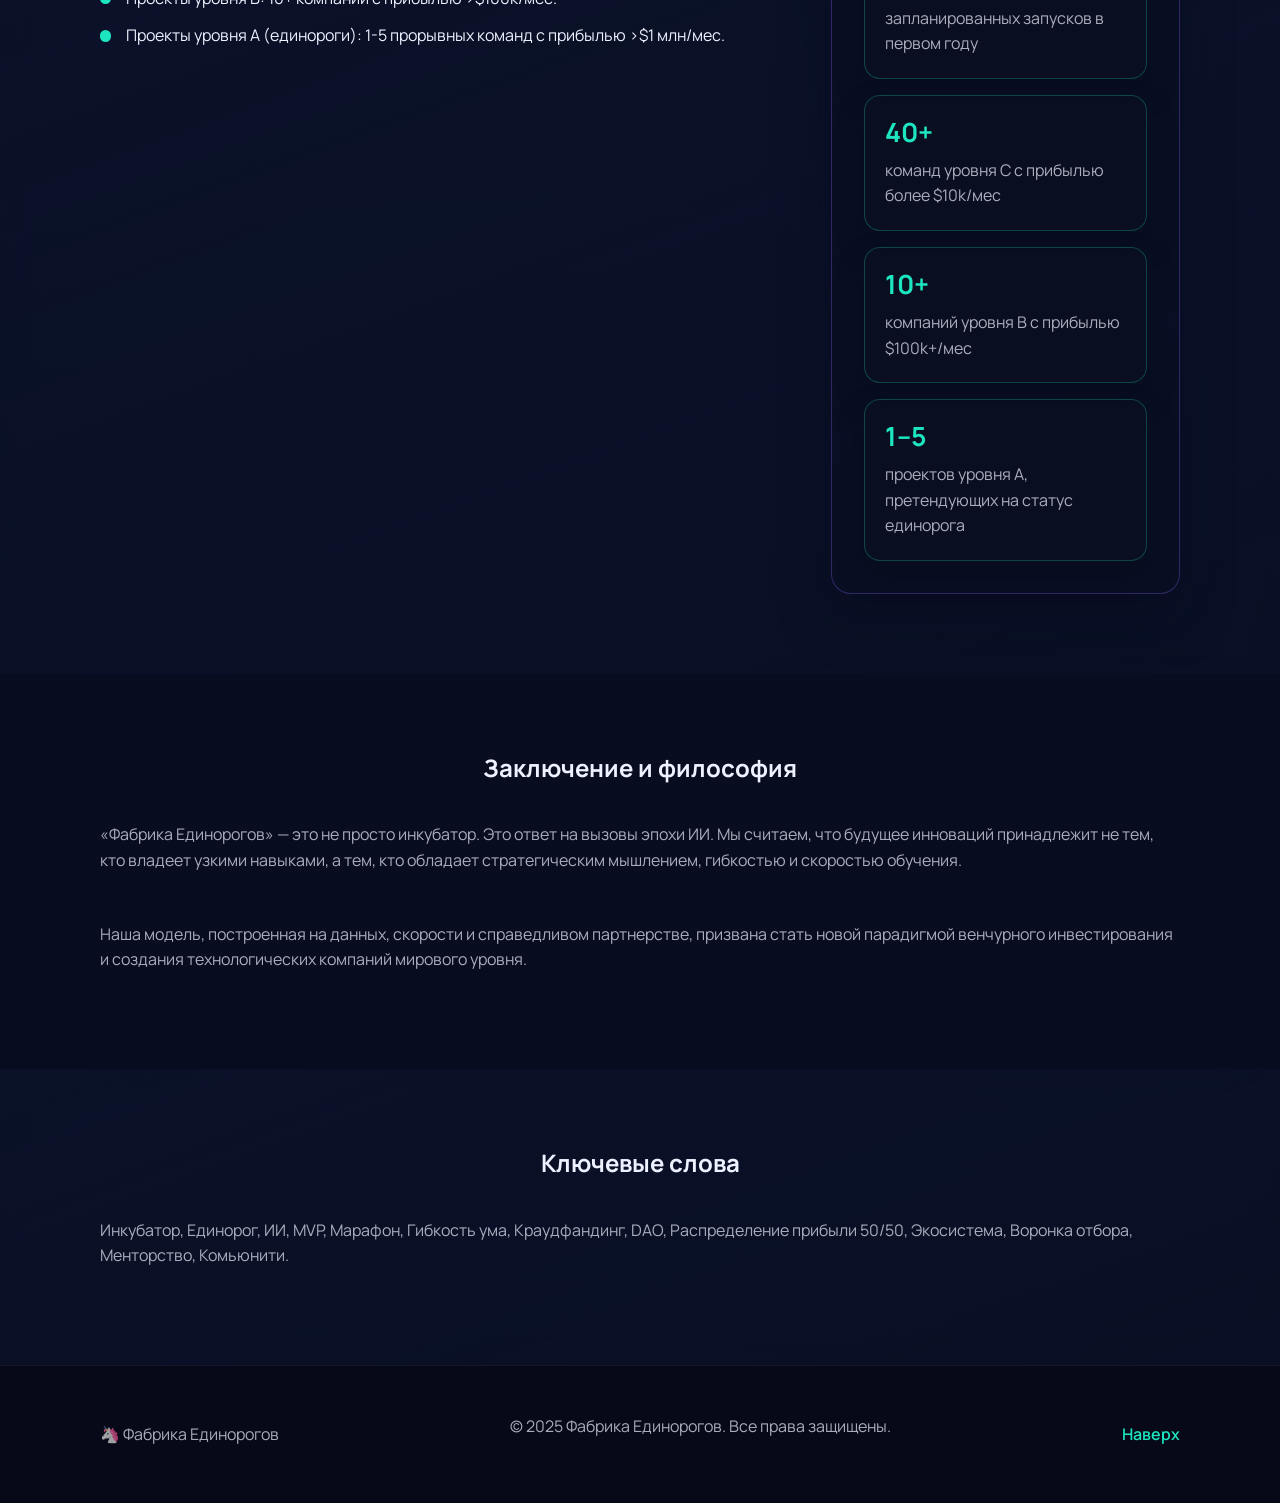
==== commit 3427d83d: "Checkpoint before follow-up message Co-authored-by: misytka66 <misytka66@gmail.com>" ====
--- a/index.html
+++ b/index.html
@@ -296,6 +296,27 @@
                 </ul>
               </li>
             </ul>
+            <div class="chart-card formula" aria-labelledby="investor-formula-title">
+              <h3 id="investor-formula-title">Формула расчёта доли инвестора</h3>
+              <p>
+                После достижения проектом прибыли <em>P</em> и распределения 50/50 между основателем и
+                инкубатором, инвестор получает:
+              </p>
+              <div class="formula__body">
+                <span class="formula__expression">
+                  D<sub>инвестора</sub> = <span class="formula__highlight">0.5 × P × w<sub>инв</sub></span>
+                </span>
+                <ul>
+                  <li><strong>P</strong> — ежемесячная прибыль проекта</li>
+                  <li><strong>0.5</strong> — доля, поступающая инкубатору</li>
+                  <li><strong>w<sub>инв</sub></strong> — вес инвестора в фонде распределения (например, 0.5)</li>
+                </ul>
+              </div>
+              <p>
+                Пример: при <strong>P = $800k</strong> и <strong>w<sub>инв</sub> = 0.5</strong> инвестор получает
+                <strong>$200k</strong> в месяц.
+              </p>
+            </div>
           </aside>
         </div>
       </section>
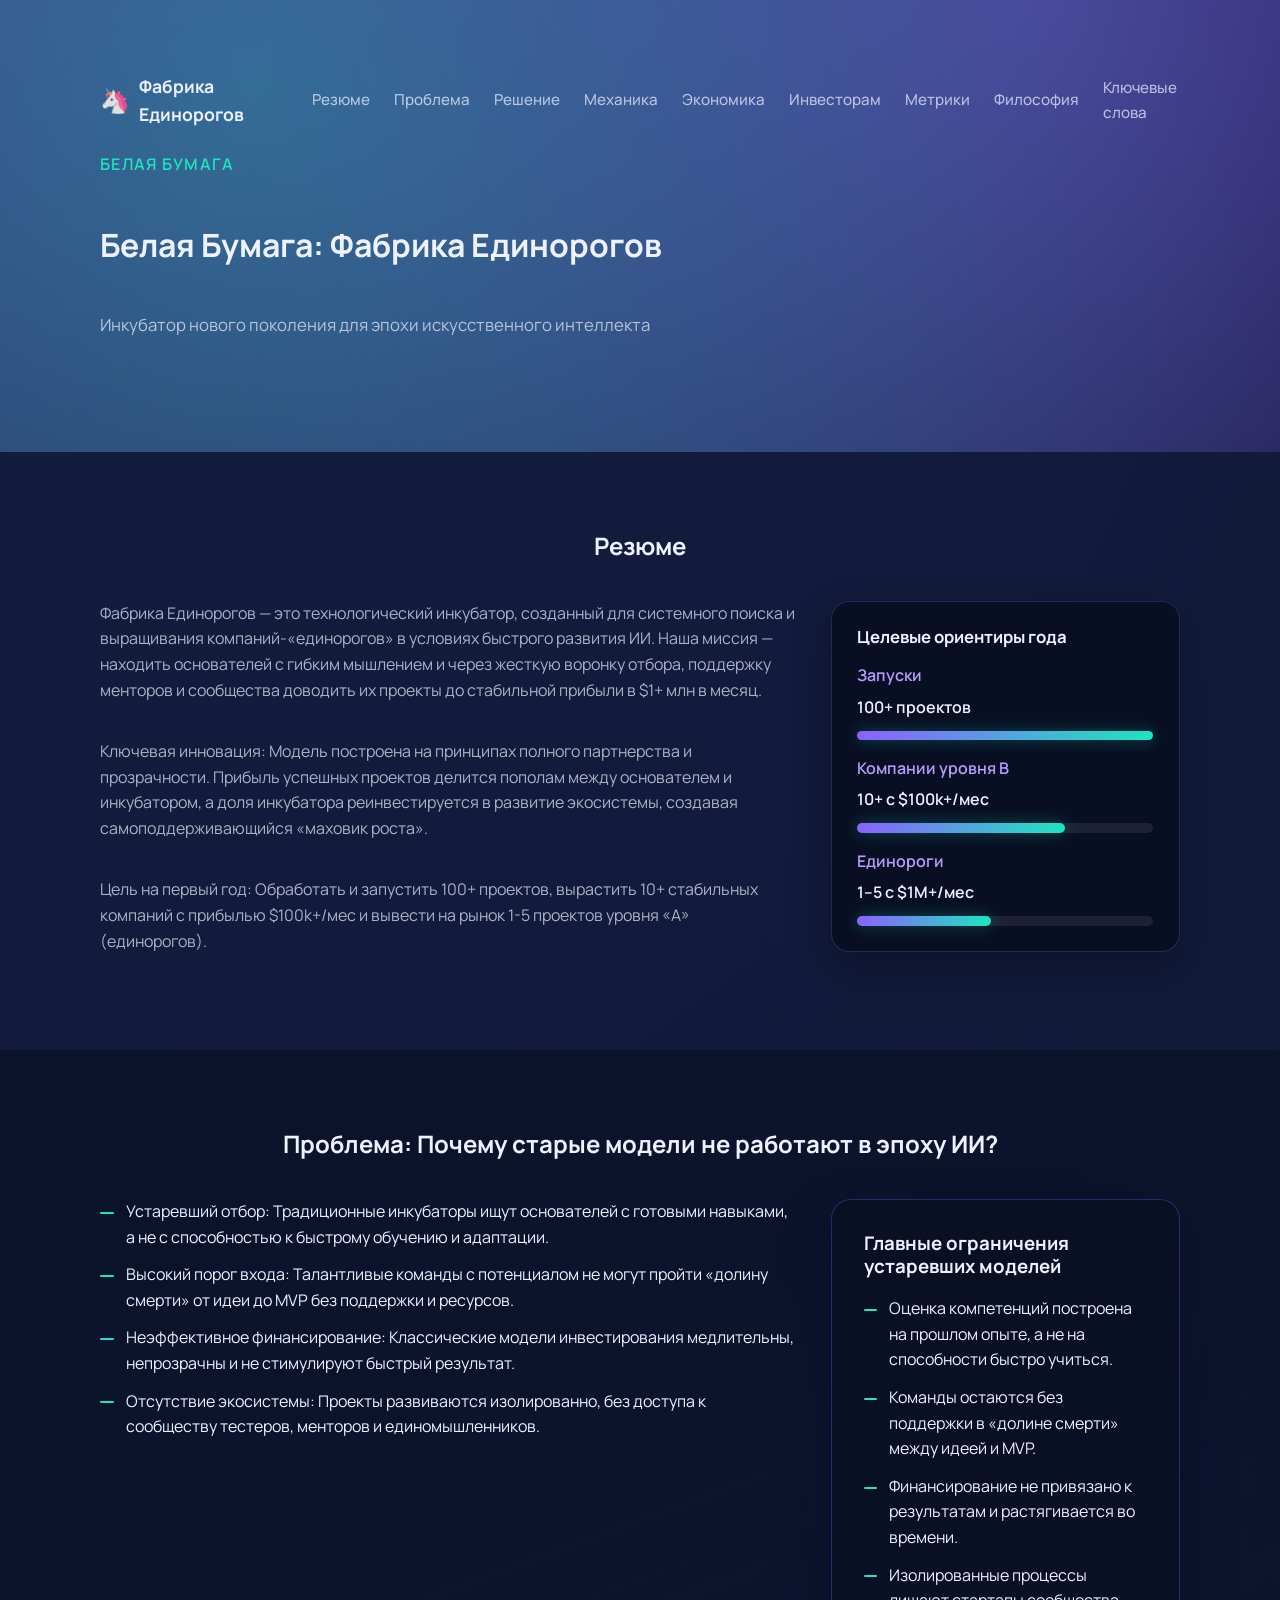
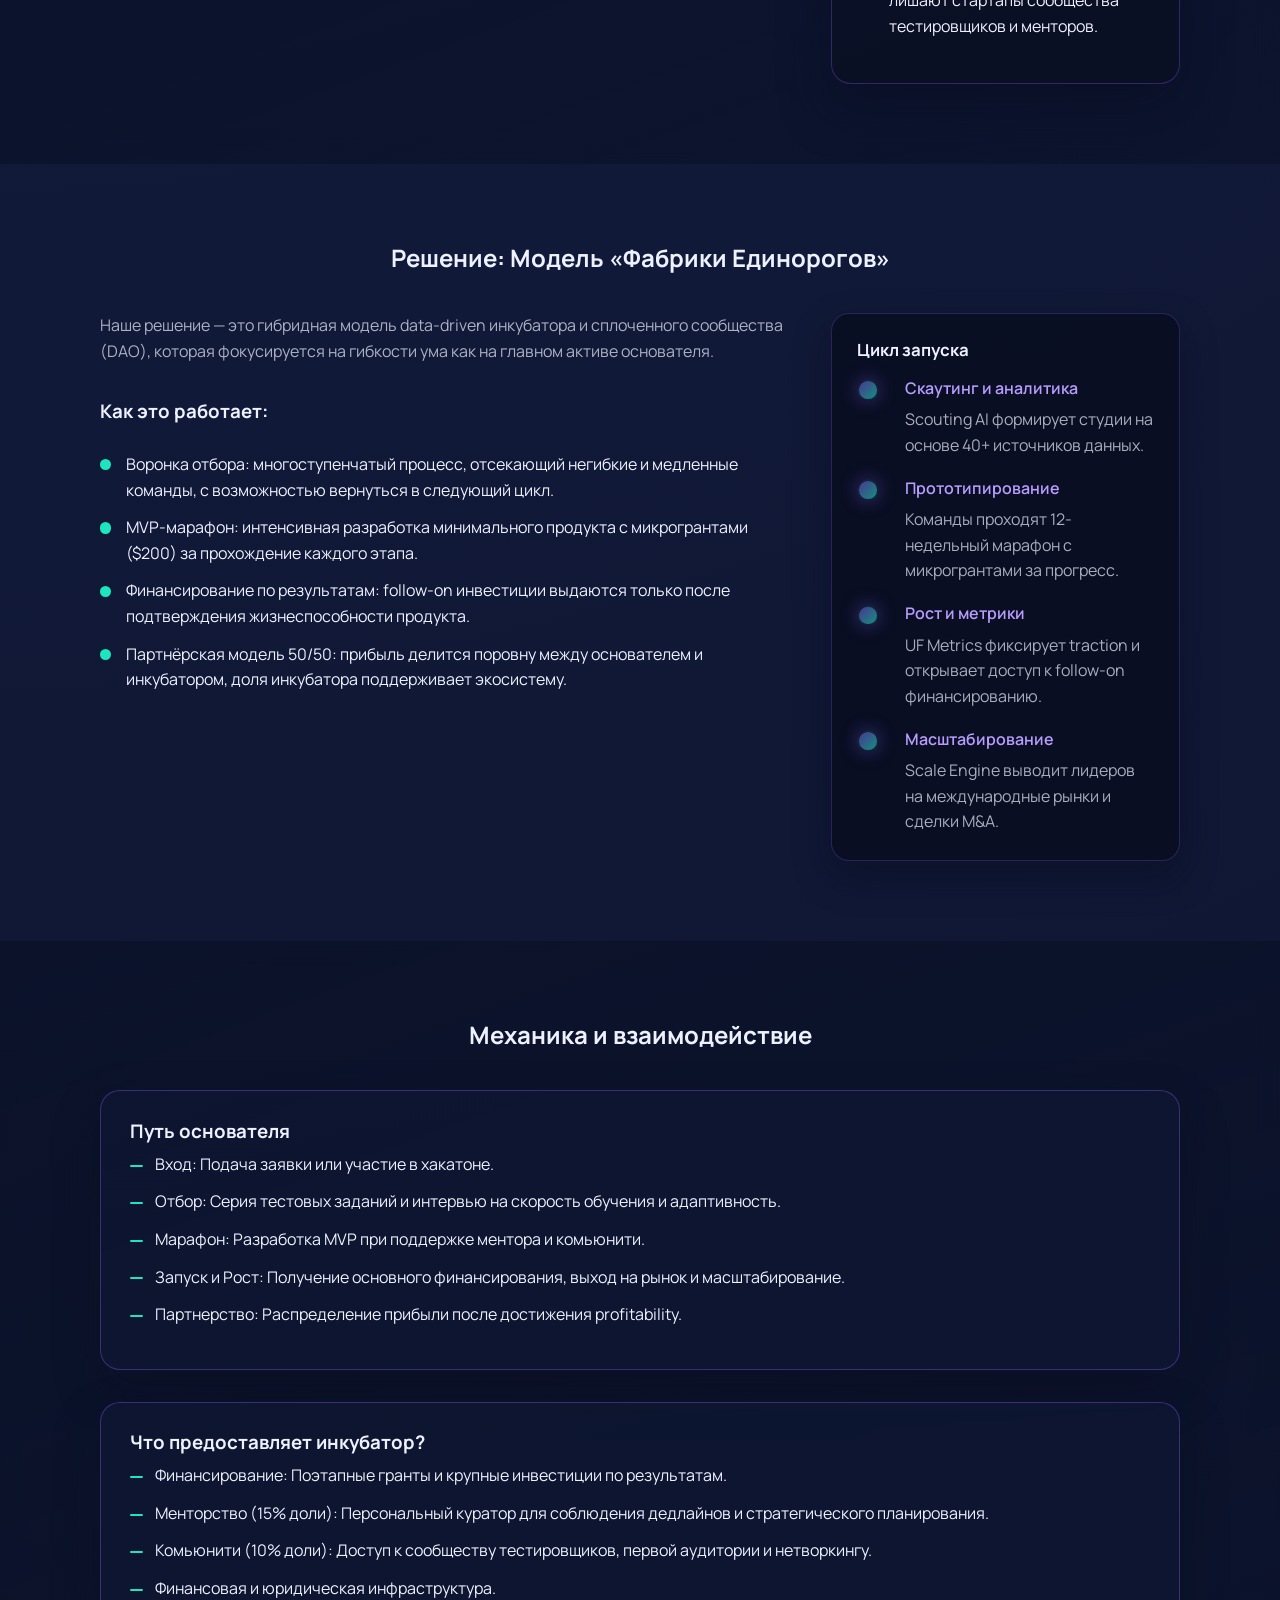
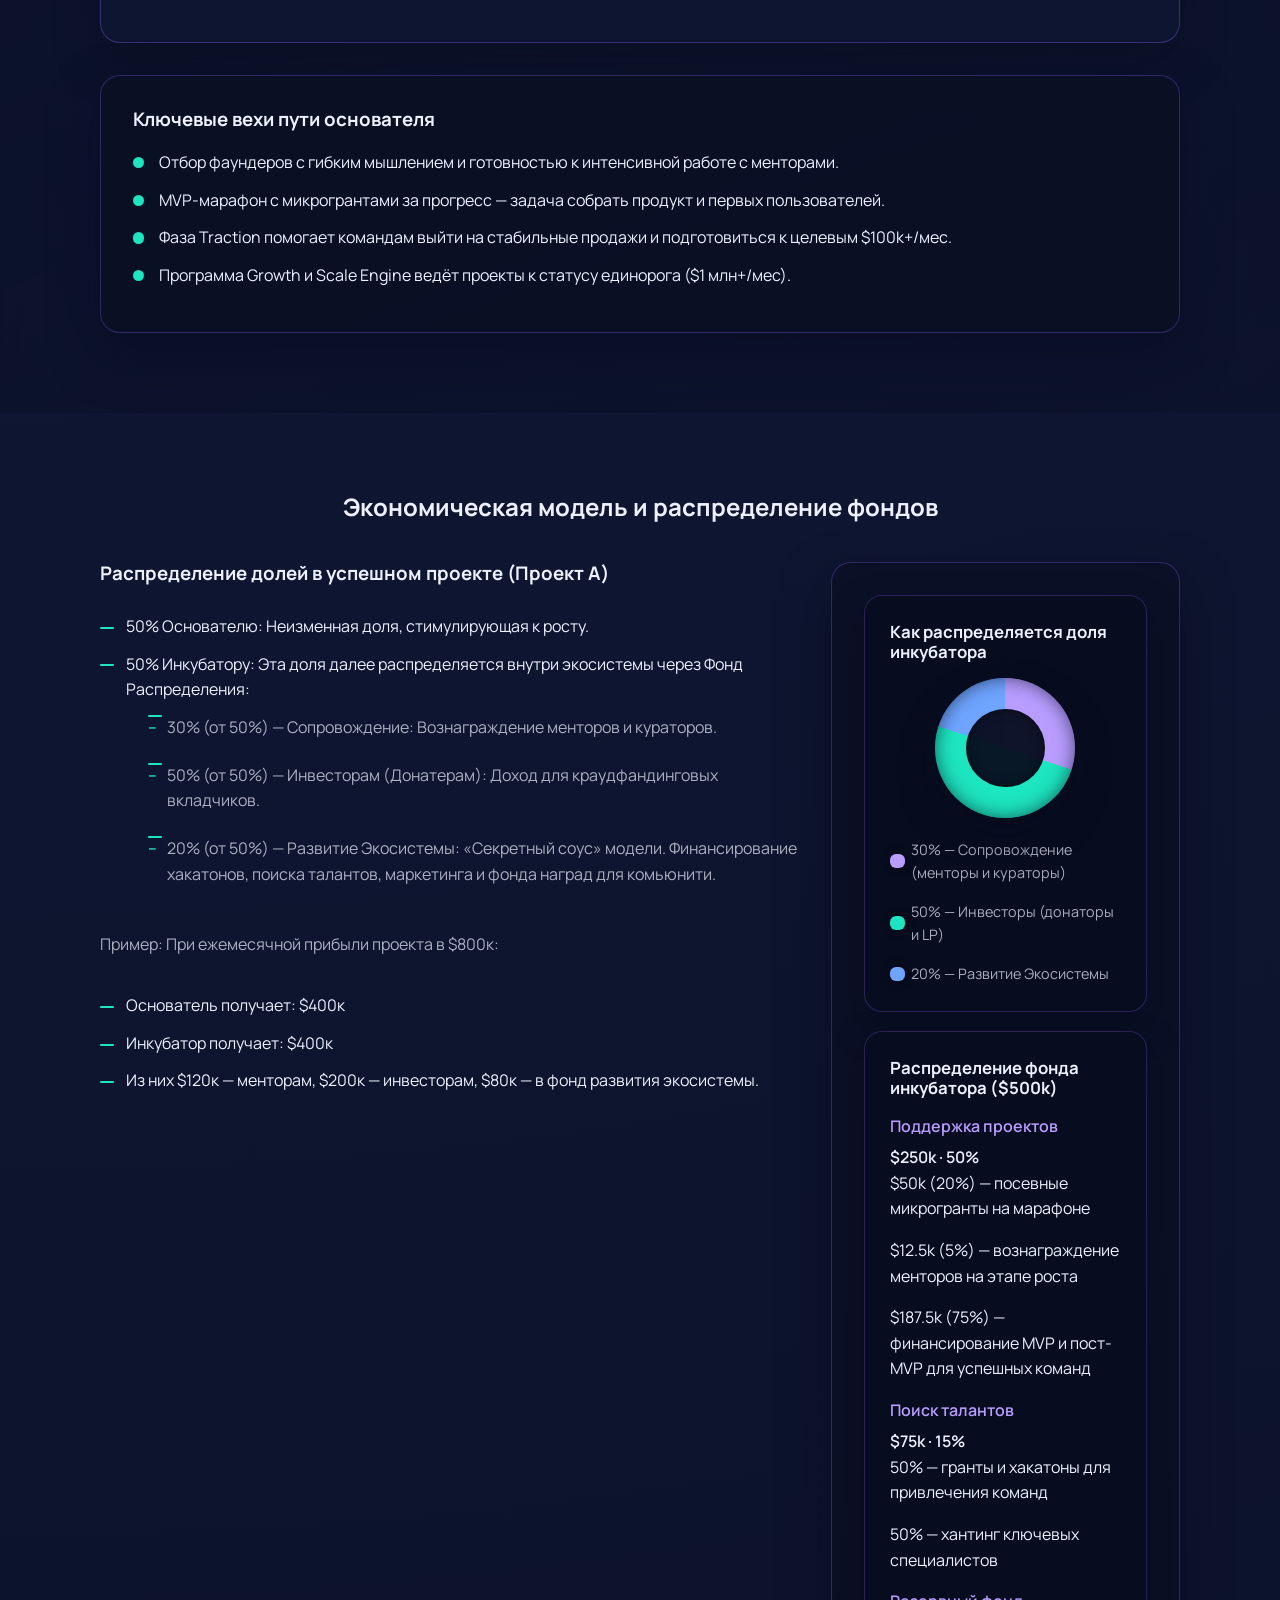
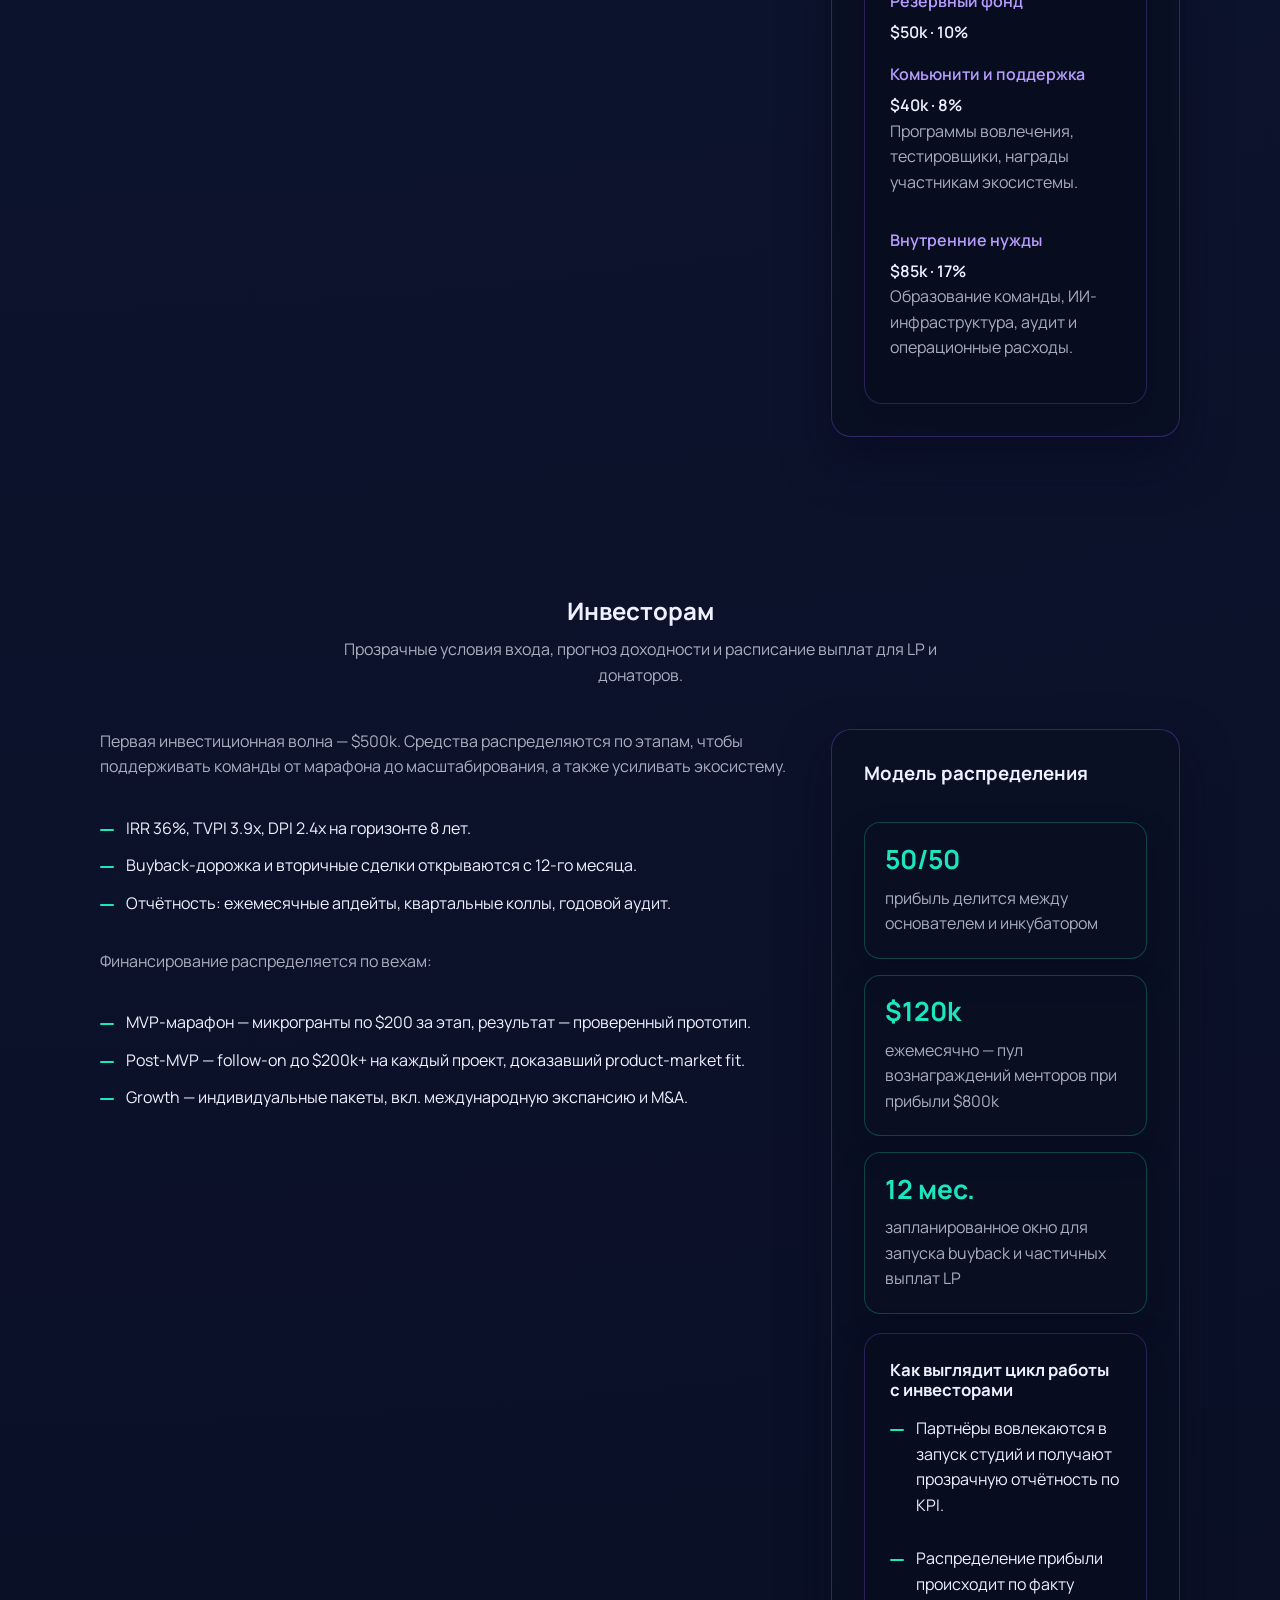
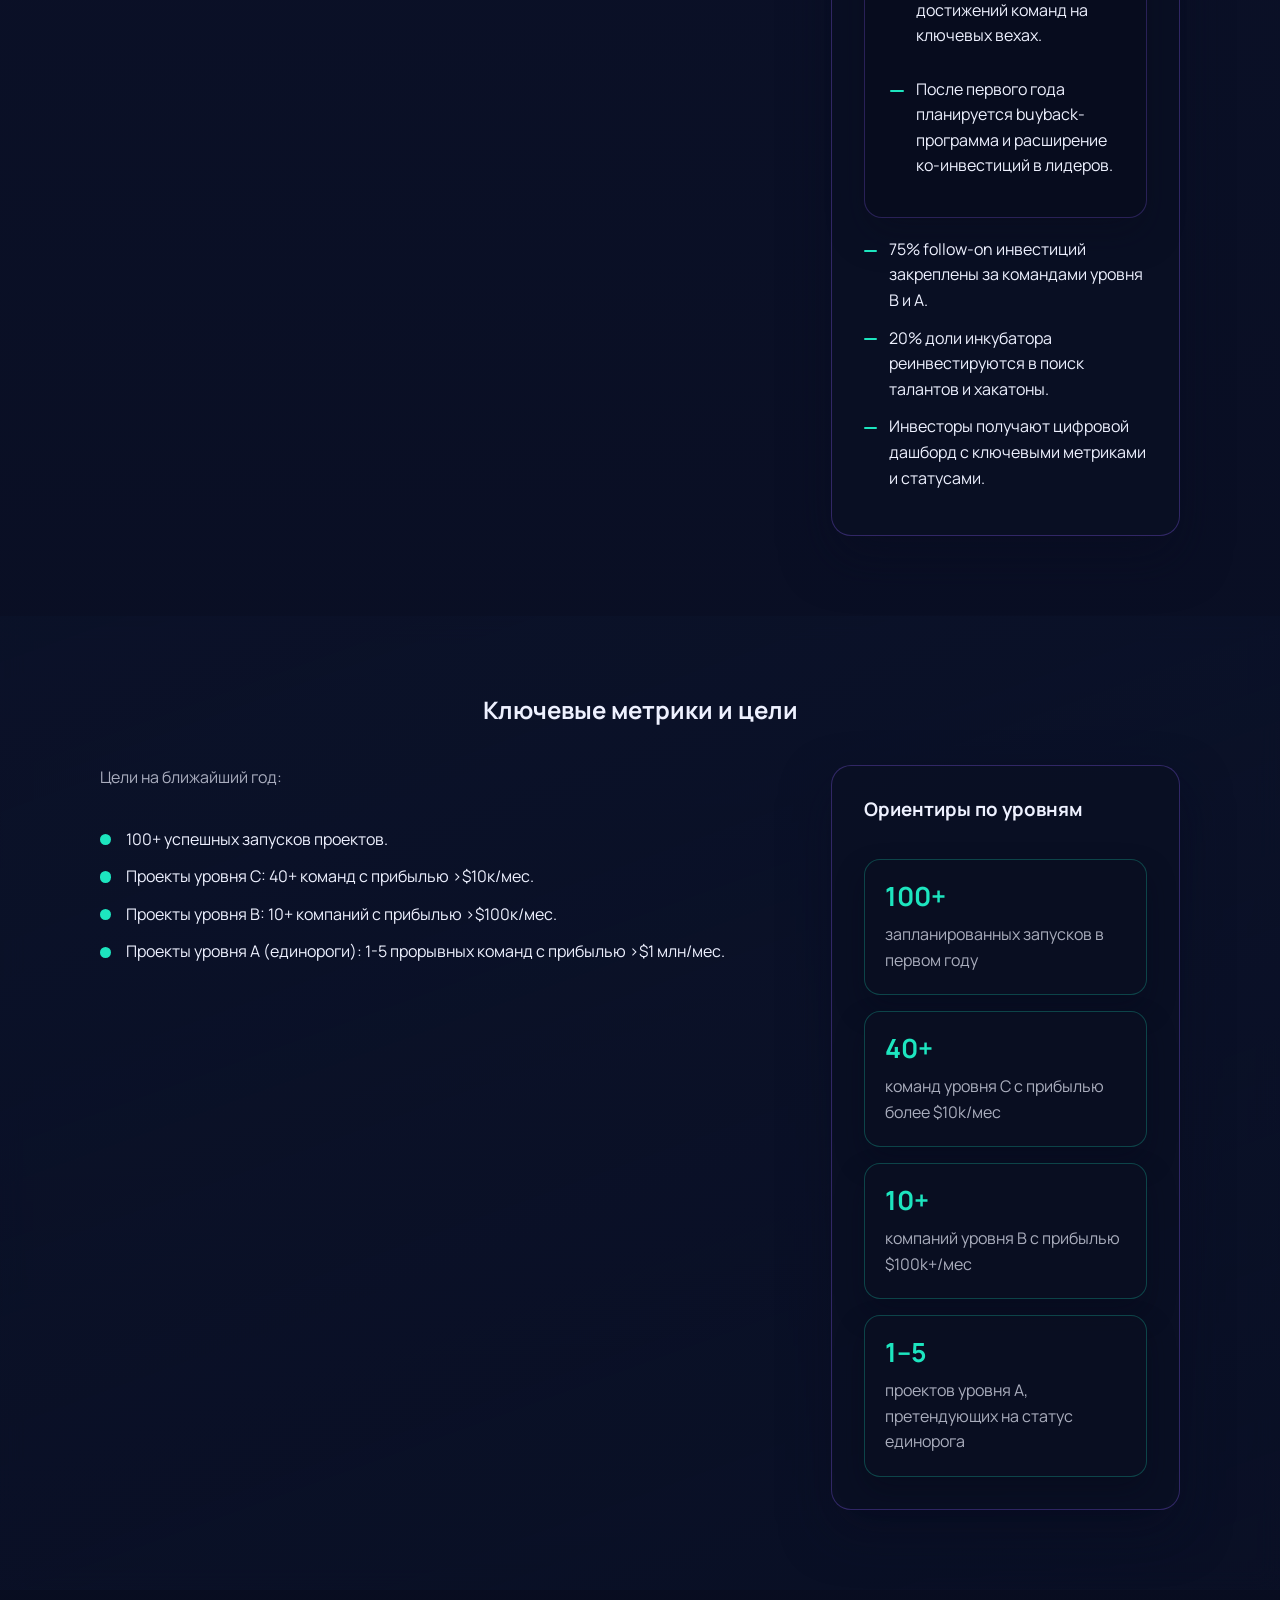
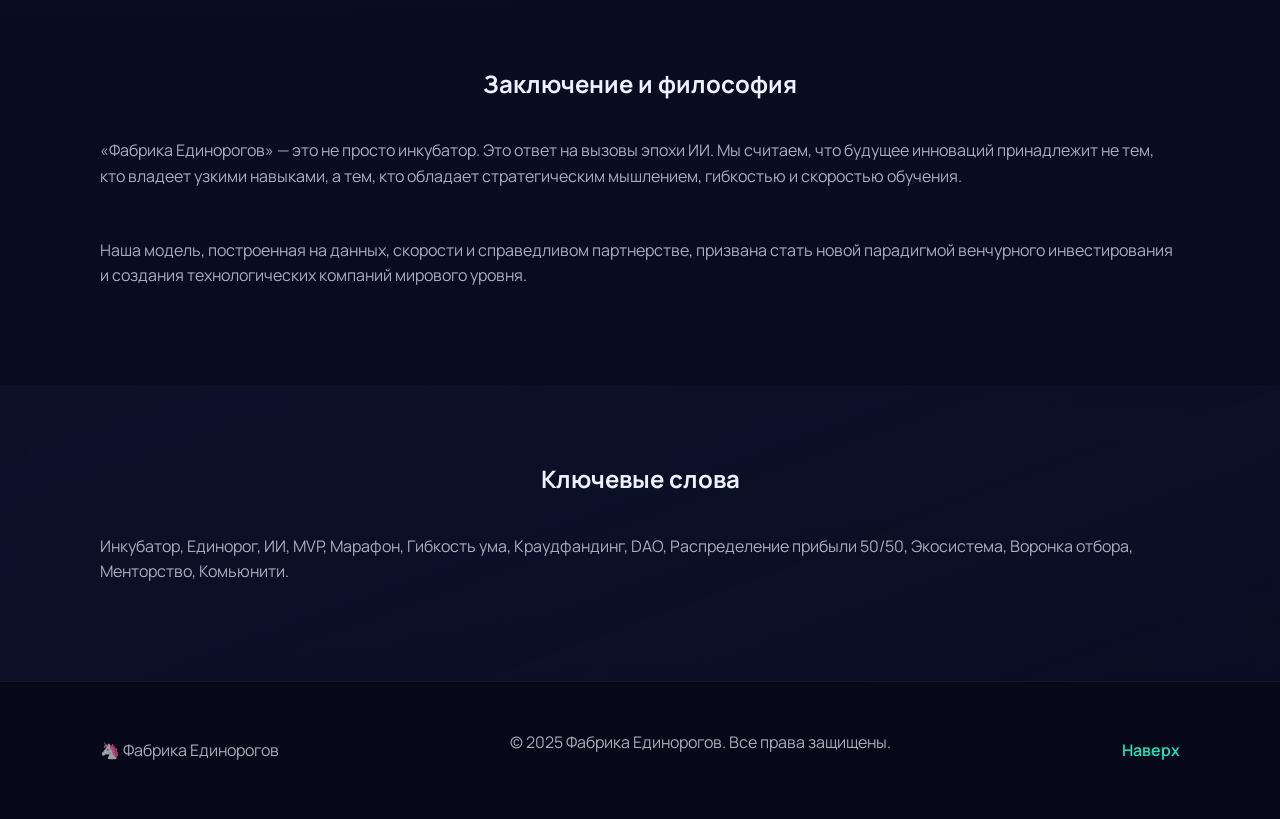
==== commit 59838f1c: "Checkpoint before follow-up message Co-authored-by: misytka66 <misytka66@gmail.com>" ====
--- a/index.html
+++ b/index.html
@@ -271,51 +271,51 @@
                 </ul>
               </div>
             </div>
-            <h3>Распределение первоначальных инвестиций в инкубатор ($500к)</h3>
-            <ul class="list list--dash">
-              <li>
-                50% ($250к) — Поддержка проектов:
-                <ul class="list list--nested">
-                  <li>20% ($50к) — Посевные гранты (микрогранты на марафоне).</li>
-                  <li>5% ($12.5к) — Менторство (вознаграждение на этапе роста).</li>
-                  <li>75% ($187.5к) — Вливание в MVP (основное финансирование для успешных проектов).</li>
-                </ul>
-              </li>
-              <li>
-                15% ($75к) — Поиск талантов:
-                <ul class="list list--nested">
-                  <li>50/50 на гранты/хакатоны и хантинг.</li>
-                </ul>
-              </li>
-              <li>10% ($50к) — Резервный фонд.</li>
-              <li>8% ($40к) — Развитие комьюнити.</li>
-              <li>
-                17% ($85к) — Внутренние нужды (внутрянка):
-                <ul class="list list--nested">
-                  <li>Образование команды, ИИ-инфраструктура, аудит.</li>
-                </ul>
-              </li>
-            </ul>
-            <div class="chart-card formula" aria-labelledby="investor-formula-title">
-              <h3 id="investor-formula-title">Формула расчёта доли инвестора</h3>
-              <p>
-                После достижения проектом прибыли <em>P</em> и распределения 50/50 между основателем и
-                инкубатором, инвестор получает:
-              </p>
-              <div class="formula__body">
-                <span class="formula__expression">
-                  D<sub>инвестора</sub> = <span class="formula__highlight">0.5 × P × w<sub>инв</sub></span>
-                </span>
-                <ul>
-                  <li><strong>P</strong> — ежемесячная прибыль проекта</li>
-                  <li><strong>0.5</strong> — доля, поступающая инкубатору</li>
-                  <li><strong>w<sub>инв</sub></strong> — вес инвестора в фонде распределения (например, 0.5)</li>
-                </ul>
-              </div>
-              <p>
-                Пример: при <strong>P = $800k</strong> и <strong>w<sub>инв</sub> = 0.5</strong> инвестор получает
-                <strong>$200k</strong> в месяц.
-              </p>
+            <div class="chart-card chart--table" aria-labelledby="incubator-fund-title">
+              <h3 id="incubator-fund-title">Распределение фонда инкубатора ($500k)</h3>
+              <ul class="chart-table">
+                <li>
+                  <div class="chart-table__row">
+                    <span>Поддержка проектов</span>
+                    <strong>$250k · 50%</strong>
+                  </div>
+                  <ul class="chart-table__nested">
+                    <li>$50k (20%) — посевные микрогранты на марафоне</li>
+                    <li>$12.5k (5%) — вознаграждение менторов на этапе роста</li>
+                    <li>$187.5k (75%) — финансирование MVP и пост-MVP для успешных команд</li>
+                  </ul>
+                </li>
+                <li>
+                  <div class="chart-table__row">
+                    <span>Поиск талантов</span>
+                    <strong>$75k · 15%</strong>
+                  </div>
+                  <ul class="chart-table__nested">
+                    <li>50% — гранты и хакатоны для привлечения команд</li>
+                    <li>50% — хантинг ключевых специалистов</li>
+                  </ul>
+                </li>
+                <li>
+                  <div class="chart-table__row">
+                    <span>Резервный фонд</span>
+                    <strong>$50k · 10%</strong>
+                  </div>
+                </li>
+                <li>
+                  <div class="chart-table__row">
+                    <span>Комьюнити и поддержка</span>
+                    <strong>$40k · 8%</strong>
+                  </div>
+                  <p>Программы вовлечения, тестировщики, награды участникам экосистемы.</p>
+                </li>
+                <li>
+                  <div class="chart-table__row">
+                    <span>Внутренние нужды</span>
+                    <strong>$85k · 17%</strong>
+                  </div>
+                  <p>Образование команды, ИИ-инфраструктура, аудит и операционные расходы.</p>
+                </li>
+              </ul>
             </div>
           </aside>
         </div>
--- a/styles.css
+++ b/styles.css
@@ -476,6 +476,45 @@
   margin-top: 0.6rem;
 }
 
+.formula {
+  background: rgba(6, 11, 26, 0.88);
+  border: 1px solid rgba(29, 229, 191, 0.3);
+  box-shadow: 0 20px 40px rgba(0, 0, 0, 0.35);
+  border-radius: 18px;
+  padding: 1.6rem;
+  display: grid;
+  gap: 1rem;
+}
+
+.formula__body {
+  display: grid;
+  gap: 0.9rem;
+  padding: 1.2rem;
+  background: rgba(8, 16, 38, 0.9);
+  border-radius: 14px;
+  border: 1px solid rgba(140, 97, 255, 0.25);
+}
+
+.formula__expression {
+  font-family: "Manrope", "Segoe UI", sans-serif;
+  font-weight: 600;
+  font-size: 1.05rem;
+  color: var(--text);
+}
+
+.formula__highlight {
+  color: var(--accent-secondary);
+}
+
+.formula ul {
+  list-style: none;
+  margin: 0;
+  padding: 0;
+  display: grid;
+  gap: 0.5rem;
+  color: var(--text-muted);
+}
+
 .chart-card {
   background: rgba(8, 13, 31, 0.8);
   border: 1px solid rgba(140, 97, 255, 0.25);
@@ -673,32 +712,6 @@
 .chart--timeline li p {
   margin: 0.35rem 0 0;
   color: var(--text-muted);
-}
-
-.chart--progress li {
-  position: relative;
-  padding-bottom: 1.3rem;
-}
-
-.chart--progress li::before,
-.chart--progress li::after {
-  content: "";
-  position: absolute;
-  left: 0;
-  bottom: 0;
-  height: 0.55rem;
-  border-radius: 999px;
-}
-
-.chart--progress li::before {
-  right: 0;
-  background: rgba(255, 255, 255, 0.1);
-}
-
-.chart--progress li::after {
-  width: calc(var(--progress, 0) * 100%);
-  background: linear-gradient(90deg, rgba(29, 229, 191, 0.9), rgba(140, 97, 255, 0.9));
-  box-shadow: 0 0 14px rgba(29, 229, 191, 0.28);
 }
 
 .quote-card {
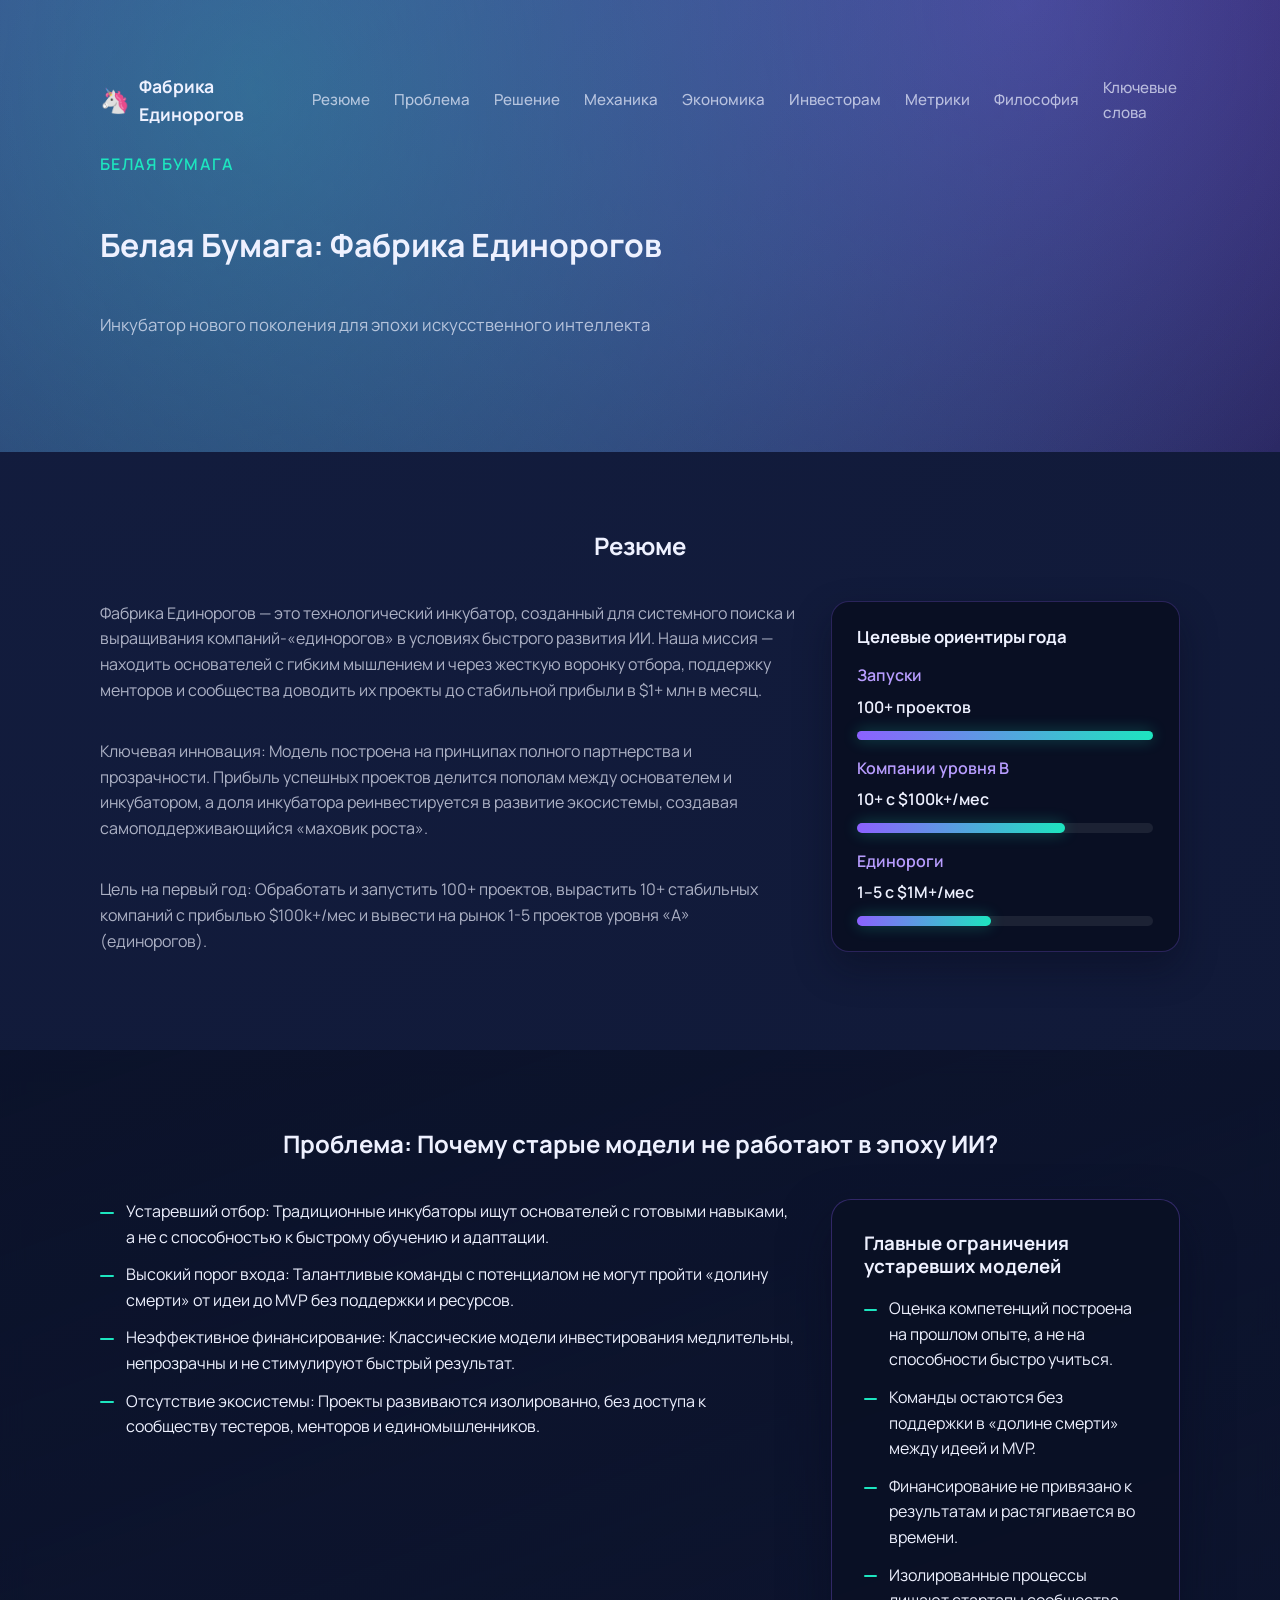
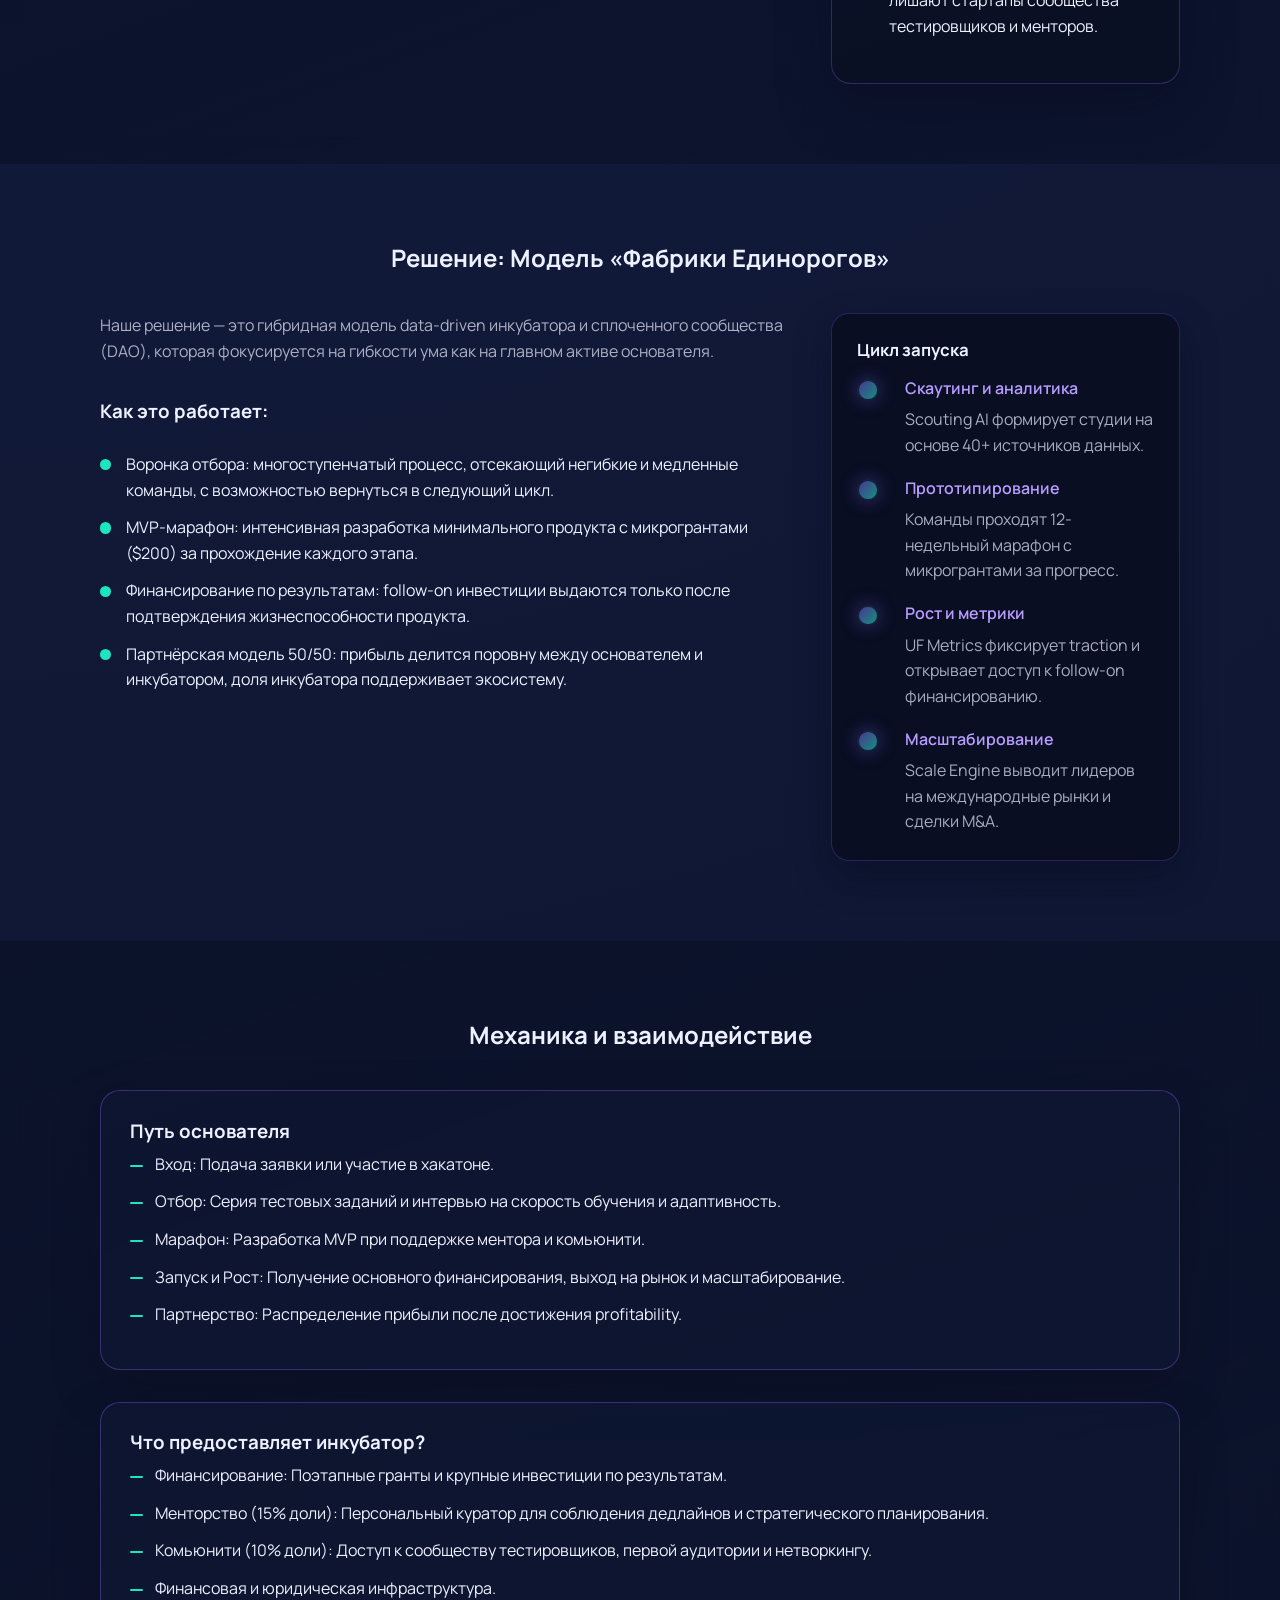
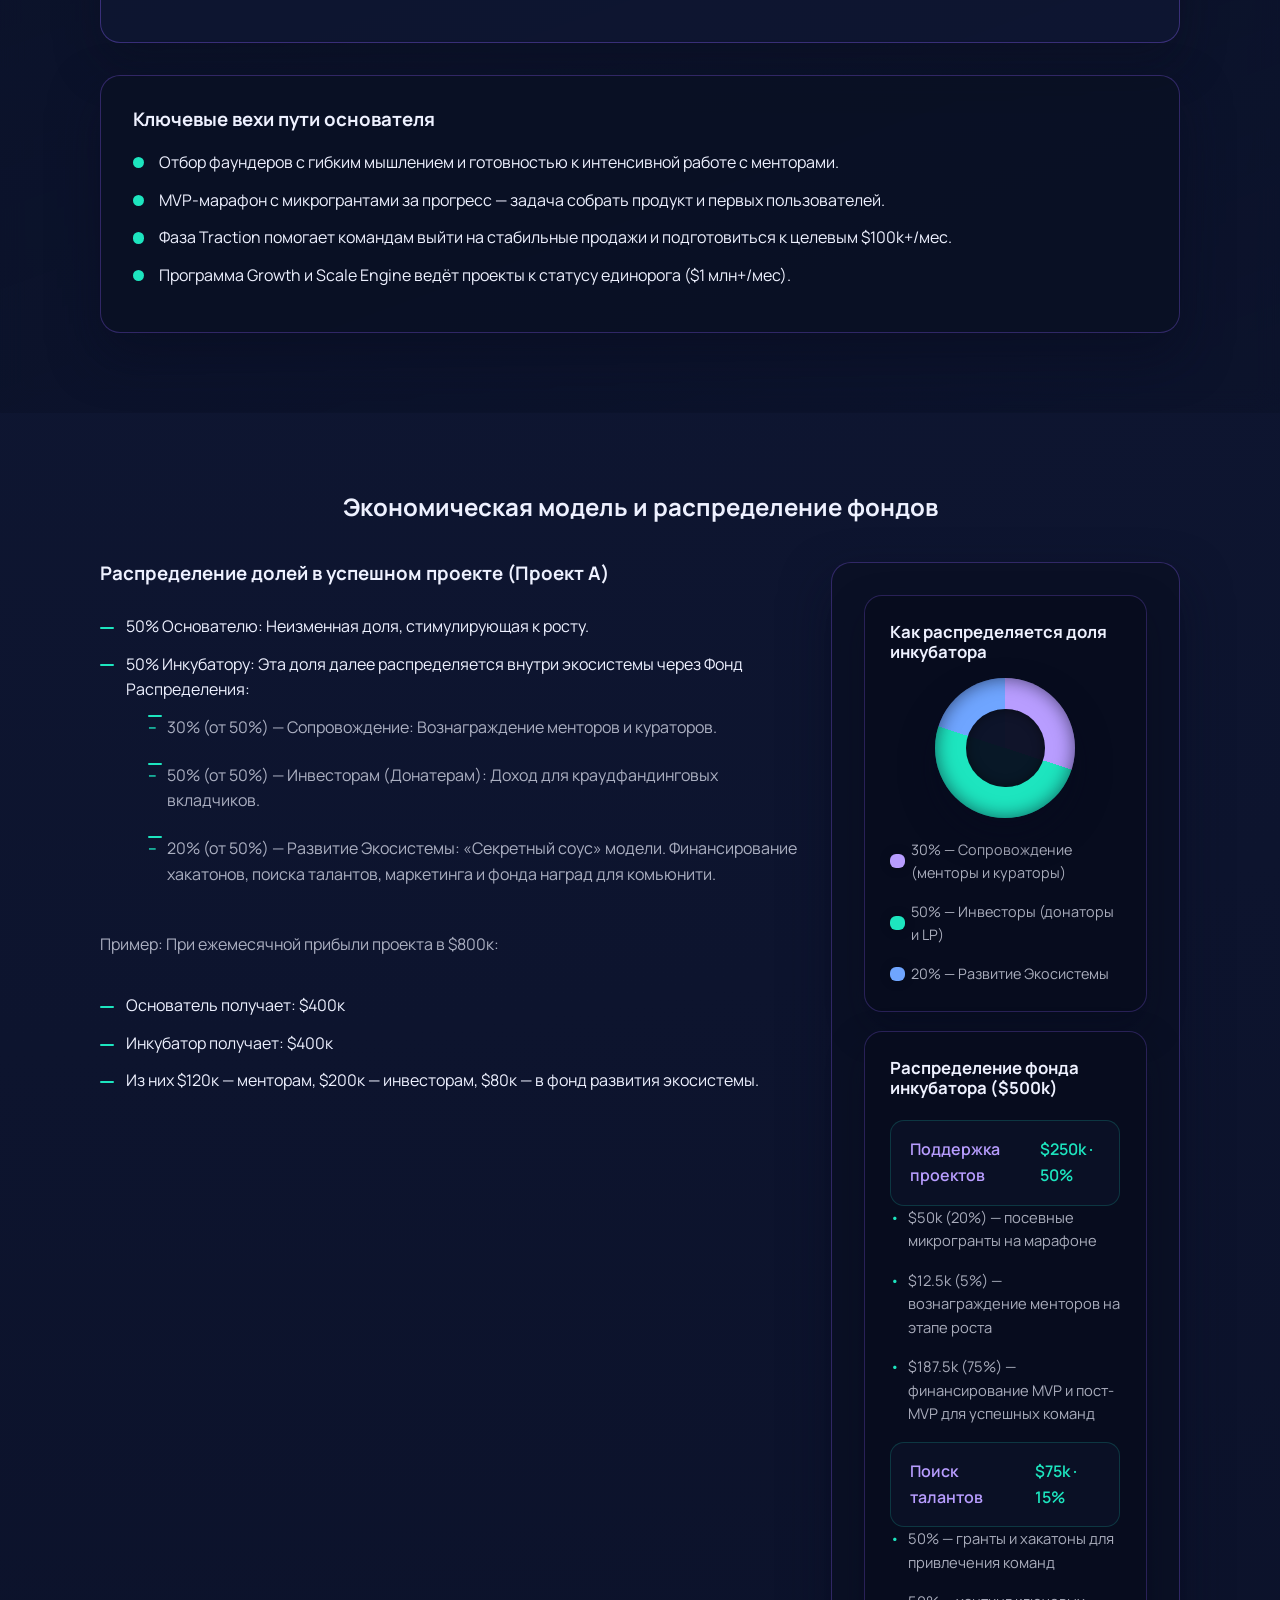
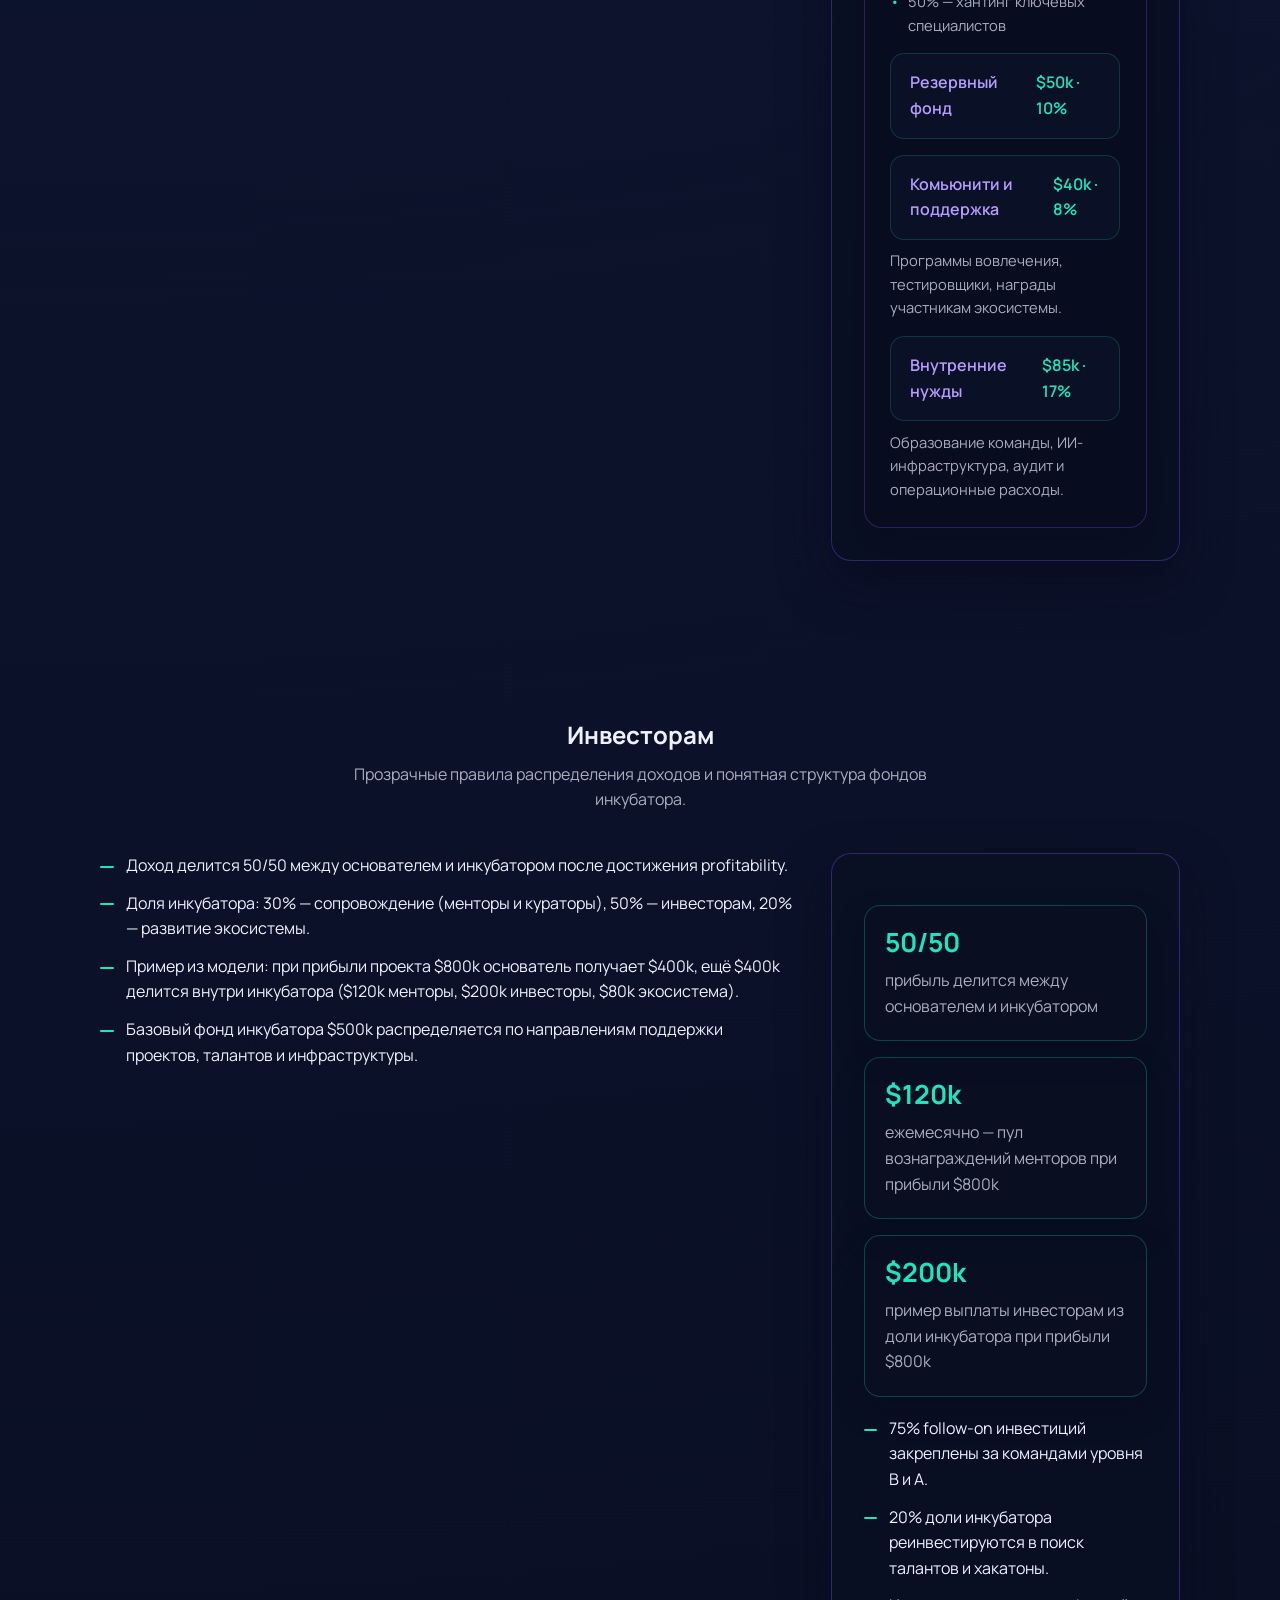
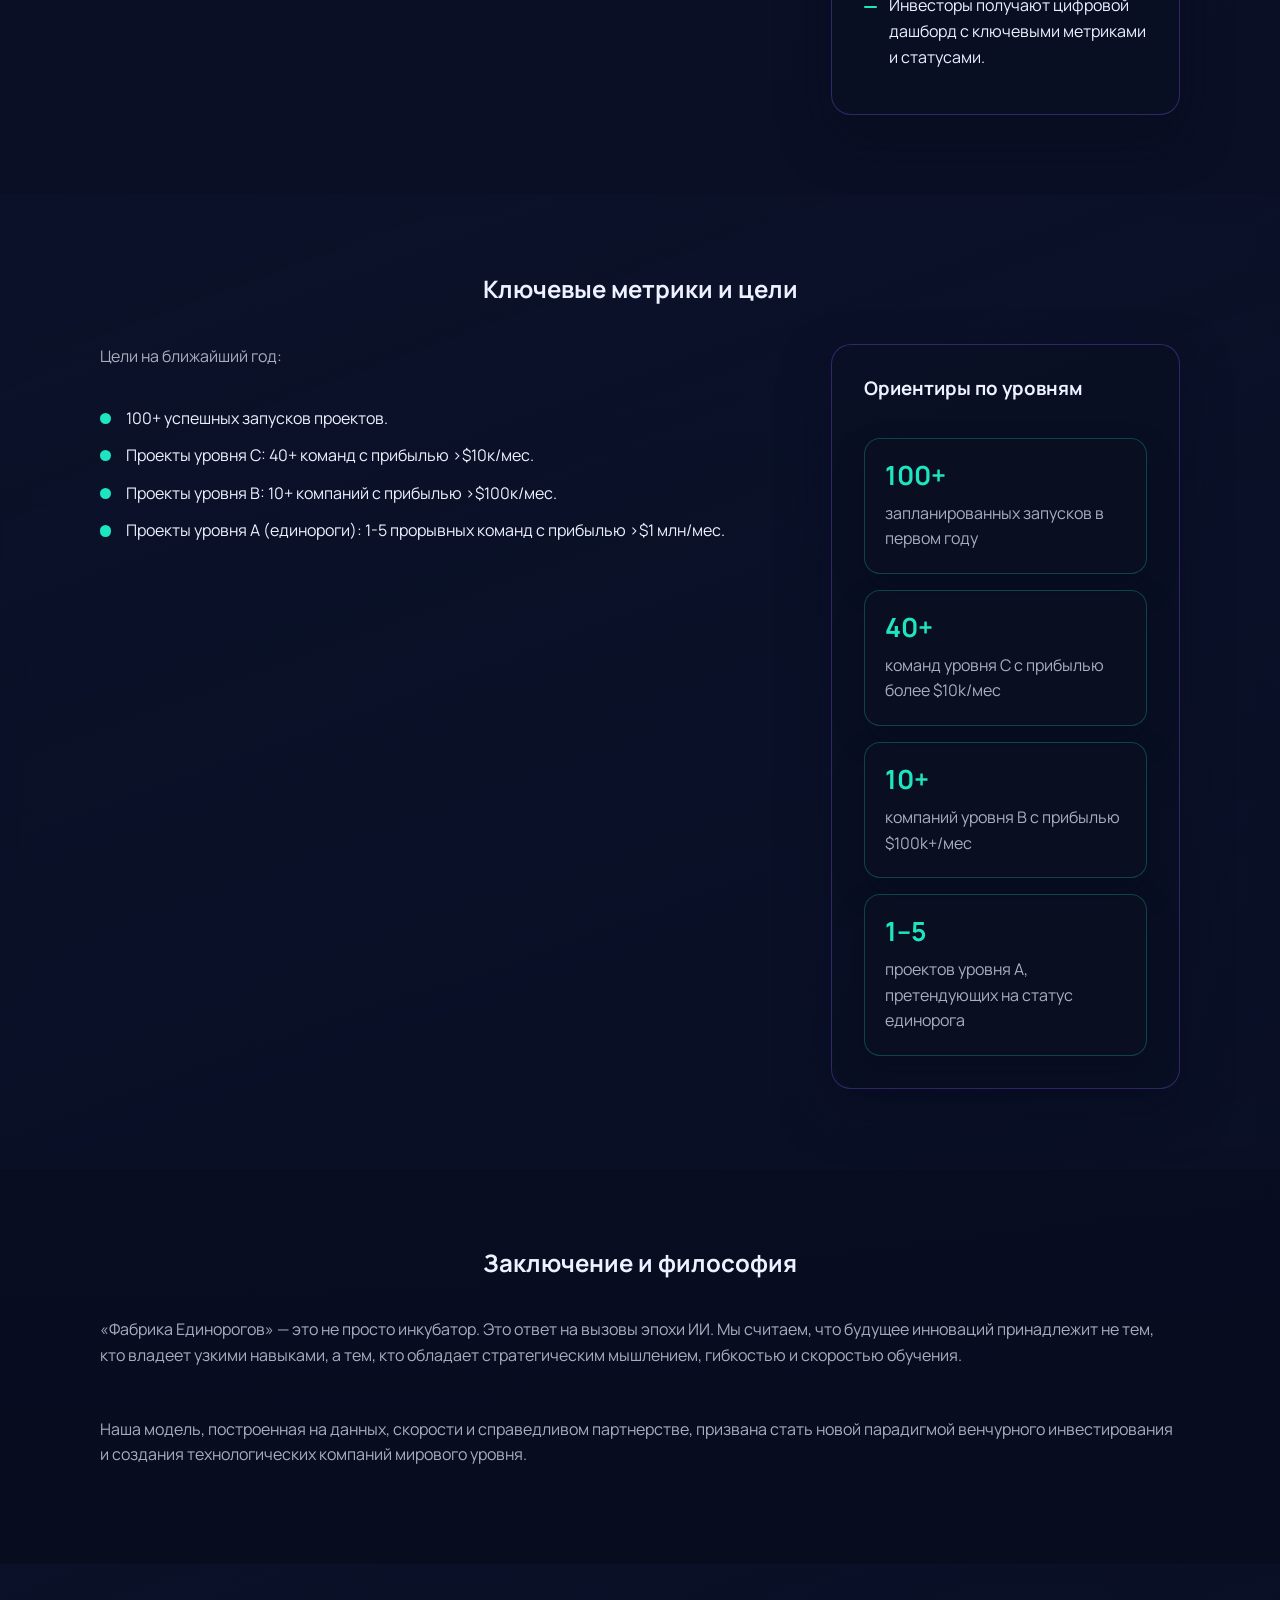
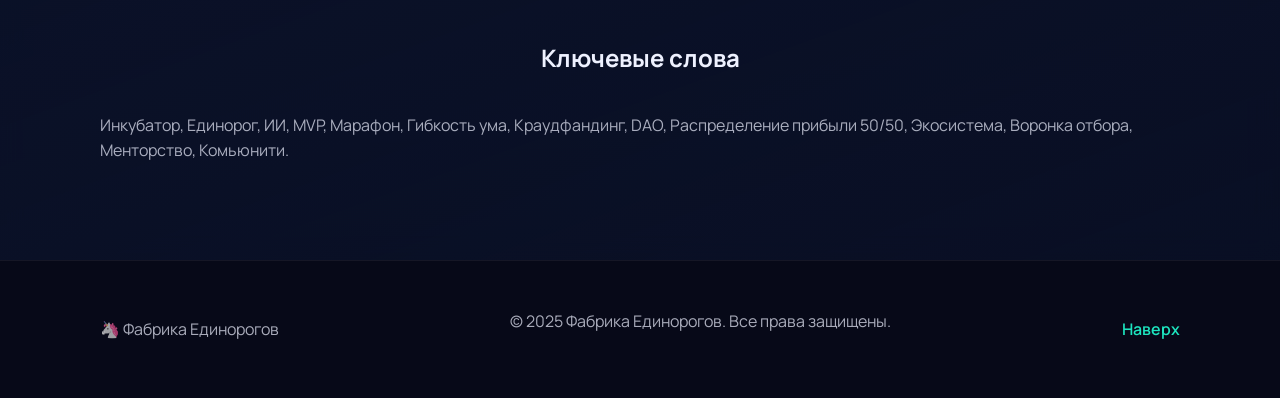
==== commit d42f79d6: "Checkpoint before follow-up message Co-authored-by: misytka66 <misytka66@gmail.com>" ====
--- a/index.html
+++ b/index.html
@@ -325,29 +325,22 @@
         <div class="section__header">
           <h2 class="section__title">Инвесторам</h2>
           <p class="section__subtitle">
-            Прозрачные условия входа, прогноз доходности и расписание выплат для LP и донаторов.
+            Прозрачные правила распределения доходов и понятная структура фондов инкубатора.
           </p>
         </div>
         <div class="section__content section__content--split">
           <div class="section__text">
-            <p>
-              Первая инвестиционная волна — $500k. Средства распределяются по этапам, чтобы
-              поддерживать команды от марафона до масштабирования, а также усиливать экосистему.
-            </p>
-            <ul class="list list--dash">
-              <li>IRR 36%, TVPI 3.9x, DPI 2.4x на горизонте 8 лет.</li>
-              <li>Buyback-дорожка и вторичные сделки открываются с 12-го месяца.</li>
-              <li>Отчётность: ежемесячные апдейты, квартальные коллы, годовой аудит.</li>
-            </ul>
-            <p>Финансирование распределяется по вехам:</p>
-            <ul class="list list--dash">
-              <li>MVP-марафон — микрогранты по $200 за этап, результат — проверенный прототип.</li>
-              <li>Post-MVP — follow-on до $200k+ на каждый проект, доказавший product-market fit.</li>
-              <li>Growth — индивидуальные пакеты, вкл. международную экспансию и M&A.</li>
+            <ul class="list list--dash">
+              <li>Доход делится 50/50 между основателем и инкубатором после достижения profitability.</li>
+              <li>Доля инкубатора: 30% — сопровождение (менторы и кураторы), 50% — инвесторам, 20% — развитие экосистемы.</li>
+              <li>
+                Пример из модели: при прибыли проекта $800k основатель получает $400k, ещё $400k делится внутри инкубатора
+                ($120k менторы, $200k инвесторы, $80k экосистема).
+              </li>
+              <li>Базовый фонд инкубатора $500k распределяется по направлениям поддержки проектов, талантов и инфраструктуры.</li>
             </ul>
           </div>
           <aside class="highlight-card">
-            <h3>Модель распределения</h3>
             <div class="stat-grid">
               <div class="stat-card">
                 <h3>50/50</h3>
@@ -358,18 +351,10 @@
                 <p>ежемесячно — пул вознаграждений менторов при прибыли $800k</p>
               </div>
               <div class="stat-card">
-                  <h3>12 мес.</h3>
-                  <p>запланированное окно для запуска buyback и частичных выплат LP</p>
+                <h3>$200k</h3>
+                <p>пример выплаты инвесторам из доли инкубатора при прибыли $800k</p>
               </div>
             </div>
-              <div class="chart-card">
-                <h3>Как выглядит цикл работы с инвесторами</h3>
-                <ul class="list list--dash">
-                  <li>Партнёры вовлекаются в запуск студий и получают прозрачную отчётность по KPI.</li>
-                  <li>Распределение прибыли происходит по факту достижений команд на ключевых вехах.</li>
-                  <li>После первого года планируется buyback-программа и расширение ко-инвестиций в лидеров.</li>
-                </ul>
-              </div>
             <ul class="list list--dash">
               <li>75% follow-on инвестиций закреплены за командами уровня B и A.</li>
               <li>20% доли инкубатора реинвестируются в поиск талантов и хакатоны.</li>
--- a/styles.css
+++ b/styles.css
@@ -549,6 +549,63 @@
   font-weight: 600;
   color: var(--text);
   margin-top: 0.35rem;
+}
+
+.chart--table {
+  gap: 1.4rem;
+}
+
+.chart-table {
+  list-style: none;
+  margin: 0;
+  padding: 0;
+  display: grid;
+  gap: 1.3rem;
+}
+
+.chart-table__row {
+  display: flex;
+  justify-content: space-between;
+  align-items: center;
+  gap: 1rem;
+  background: rgba(12, 18, 41, 0.75);
+  border: 1px solid rgba(29, 229, 191, 0.18);
+  padding: 1rem 1.2rem;
+  border-radius: 14px;
+  font-weight: 600;
+  color: var(--accent-light);
+}
+
+.chart-table__row strong {
+  margin: 0;
+  color: var(--accent-secondary);
+}
+
+.chart-table__nested {
+  list-style: none;
+  margin: 0.75rem 0 0;
+  padding-left: 1.4rem;
+  display: grid;
+  gap: 0.55rem;
+  color: var(--text-muted);
+  font-size: 0.92rem;
+}
+
+.chart-table__nested li::before {
+  content: "•";
+  margin-right: 0.5rem;
+  color: var(--accent-secondary);
+}
+
+.chart-table__nested li {
+  display: flex;
+  align-items: flex-start;
+}
+
+.chart-table p {
+  margin: 0.6rem 0 0;
+  color: var(--text-muted);
+  font-size: 0.92rem;
 }
 
 .chart--bars li {
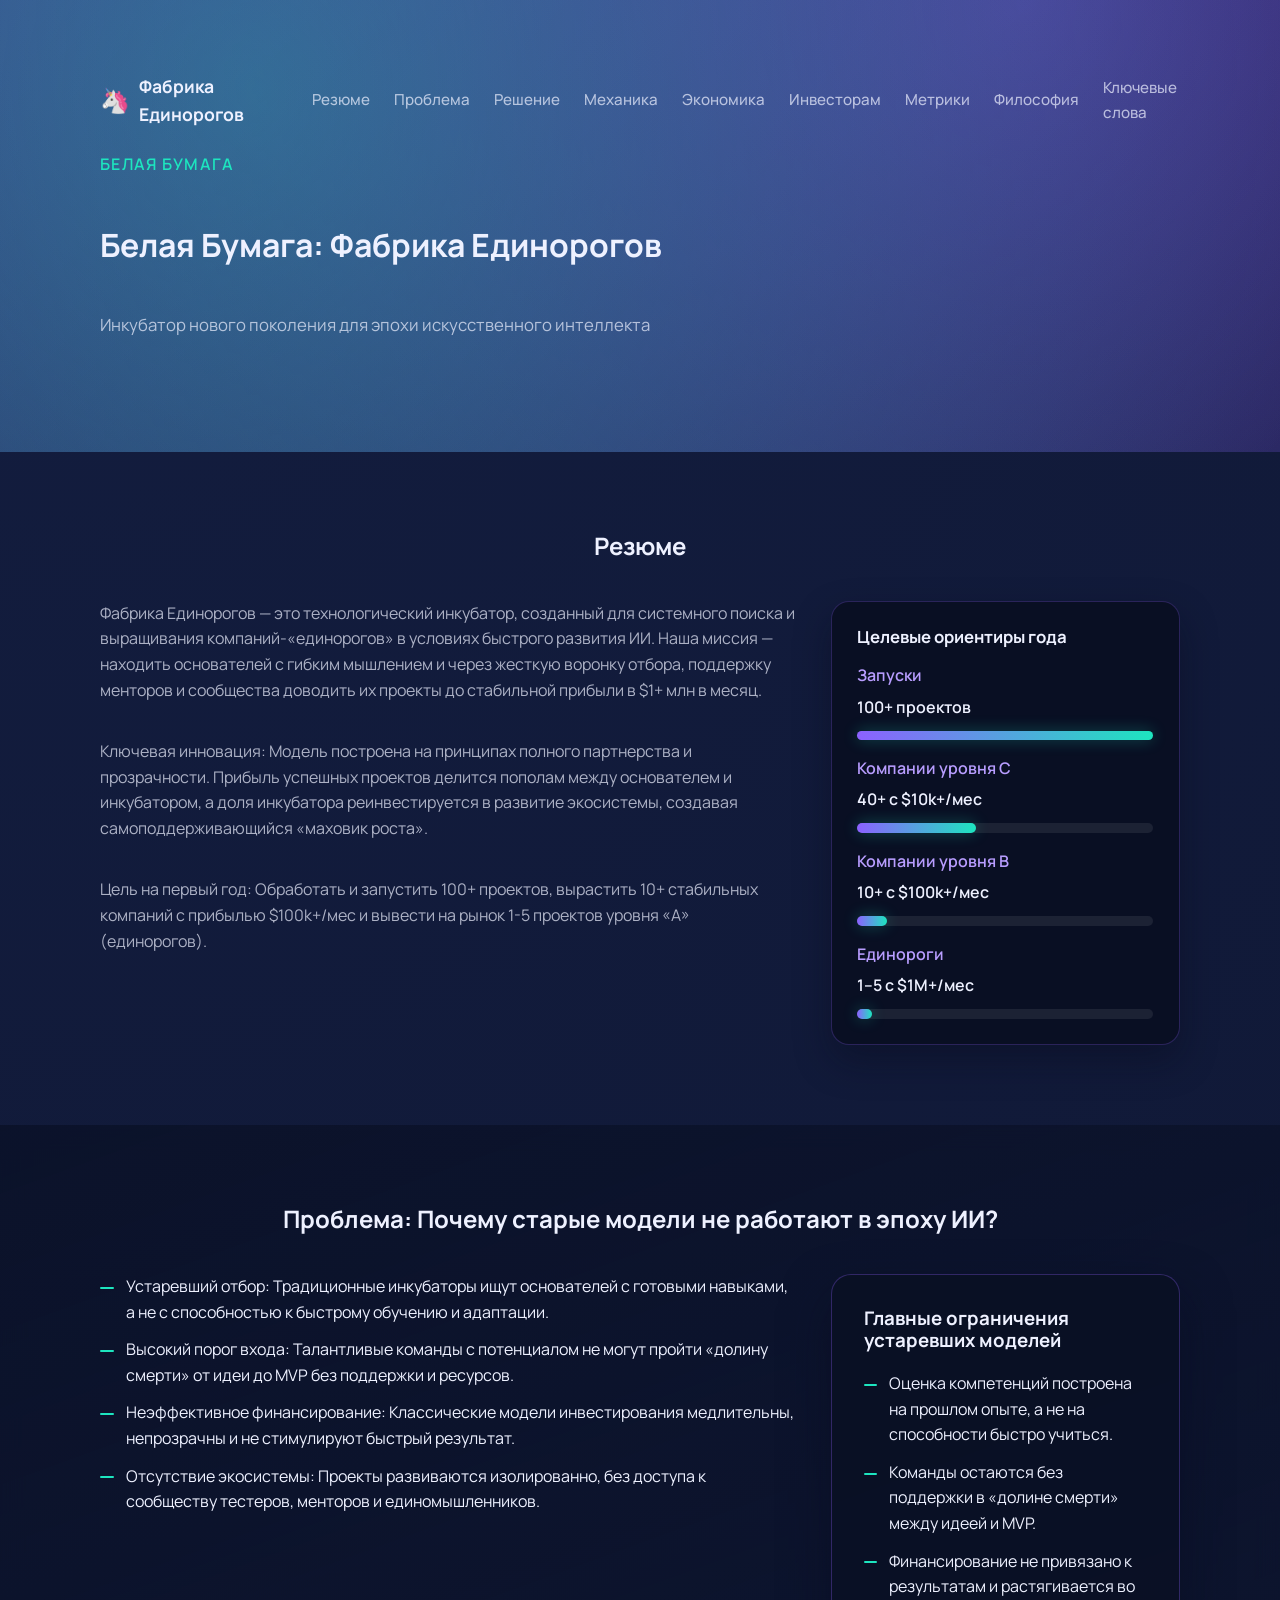
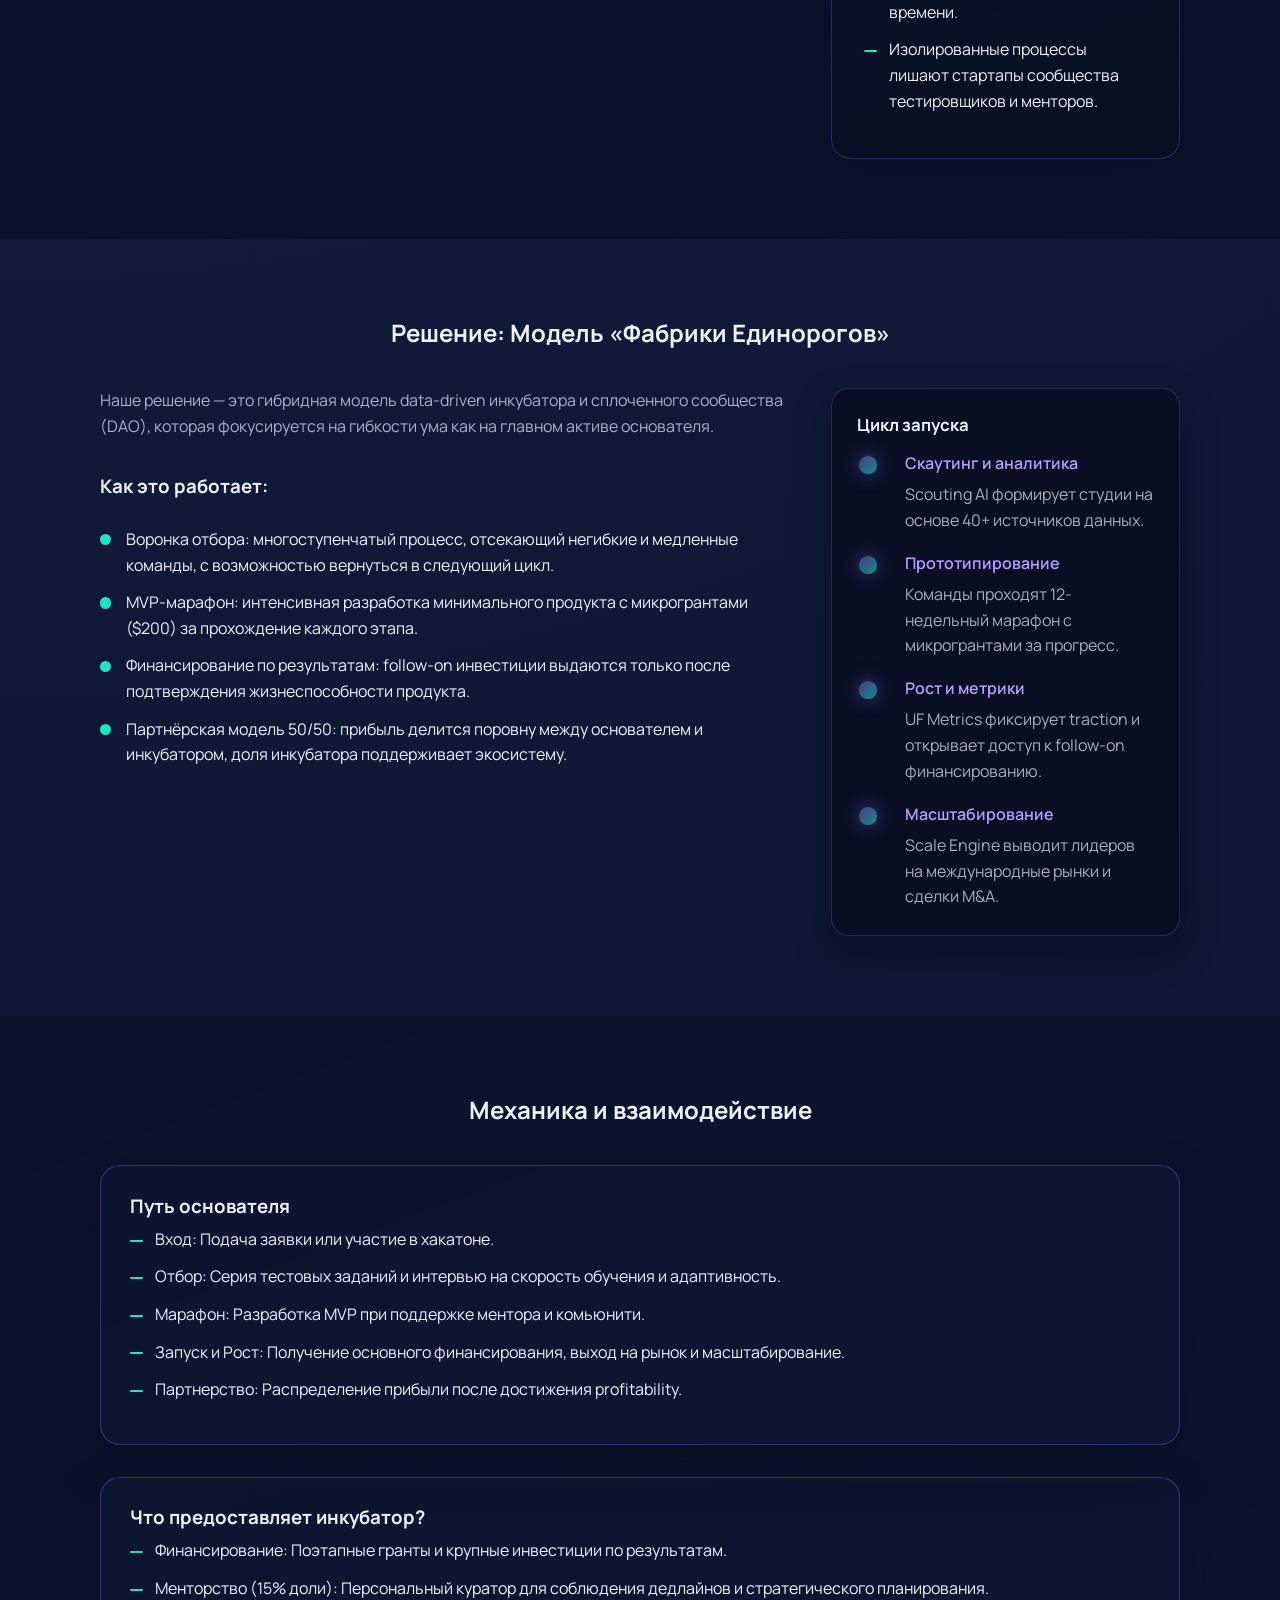
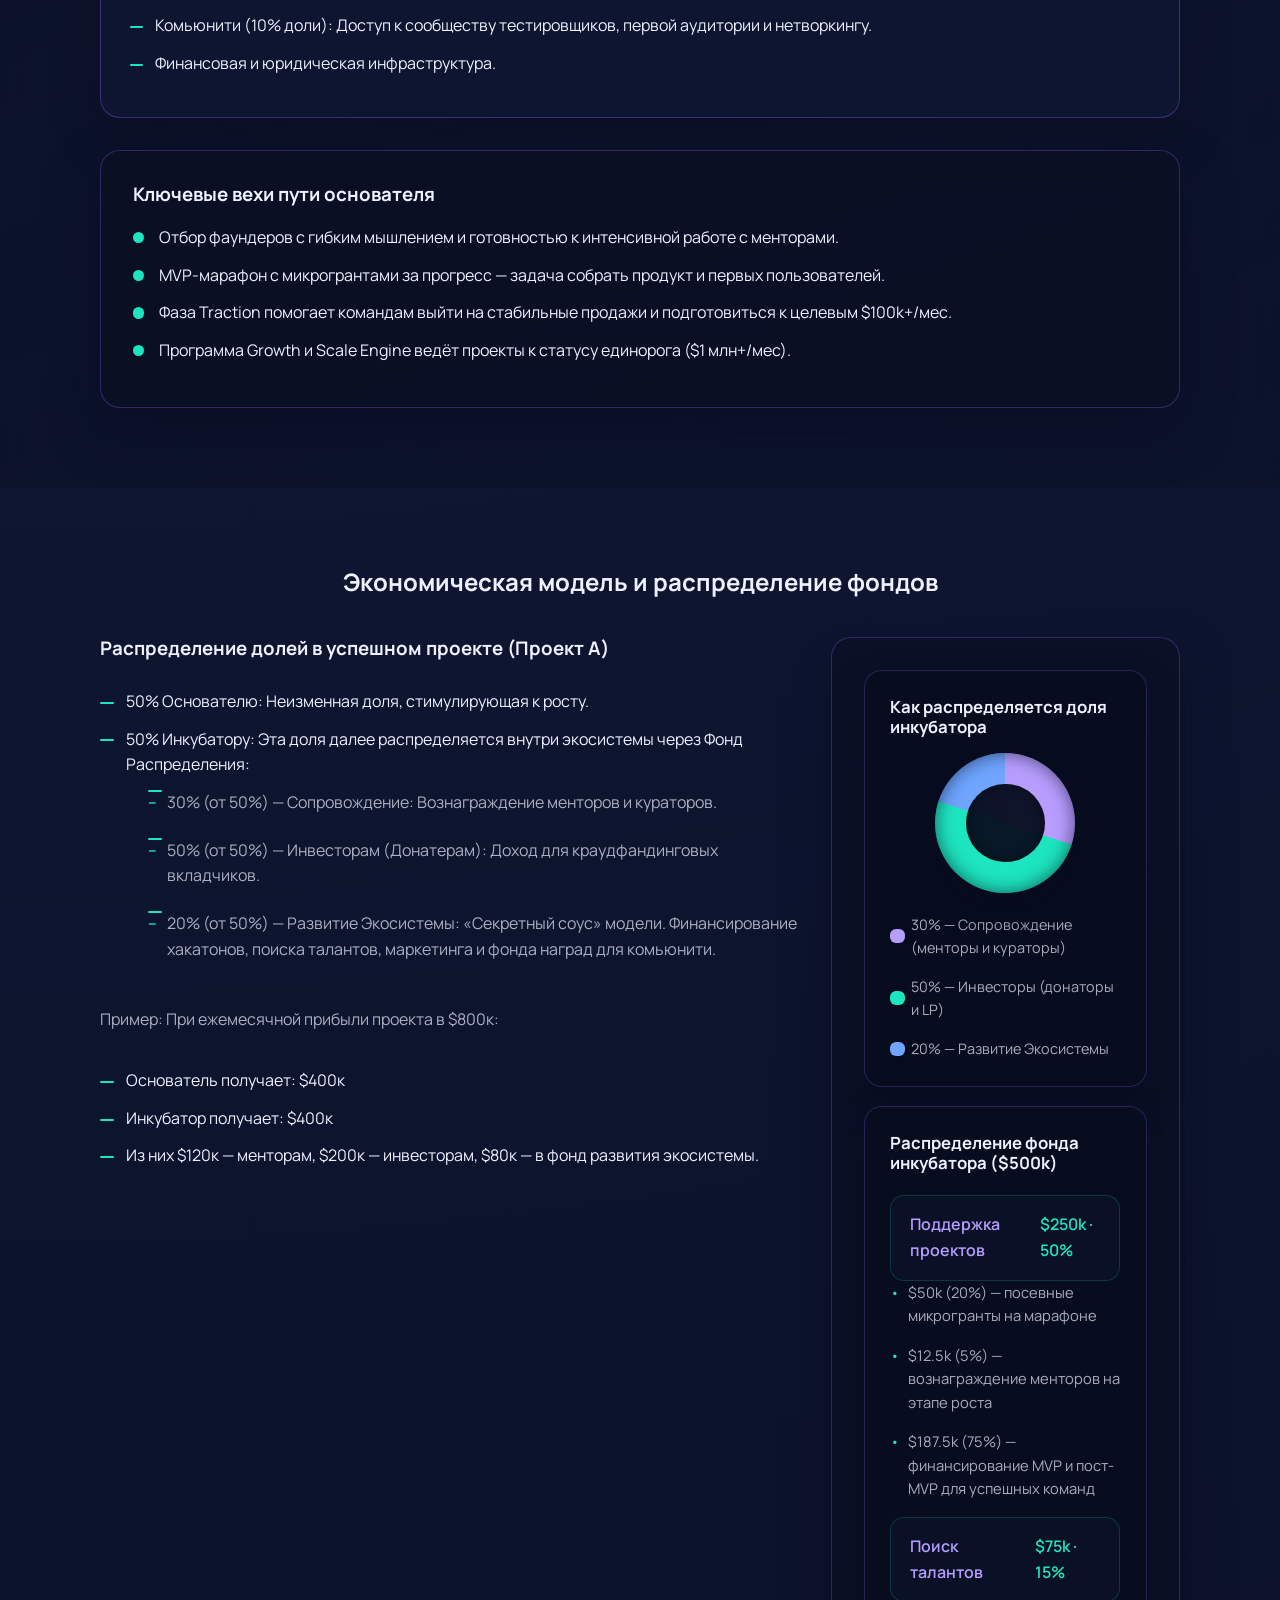
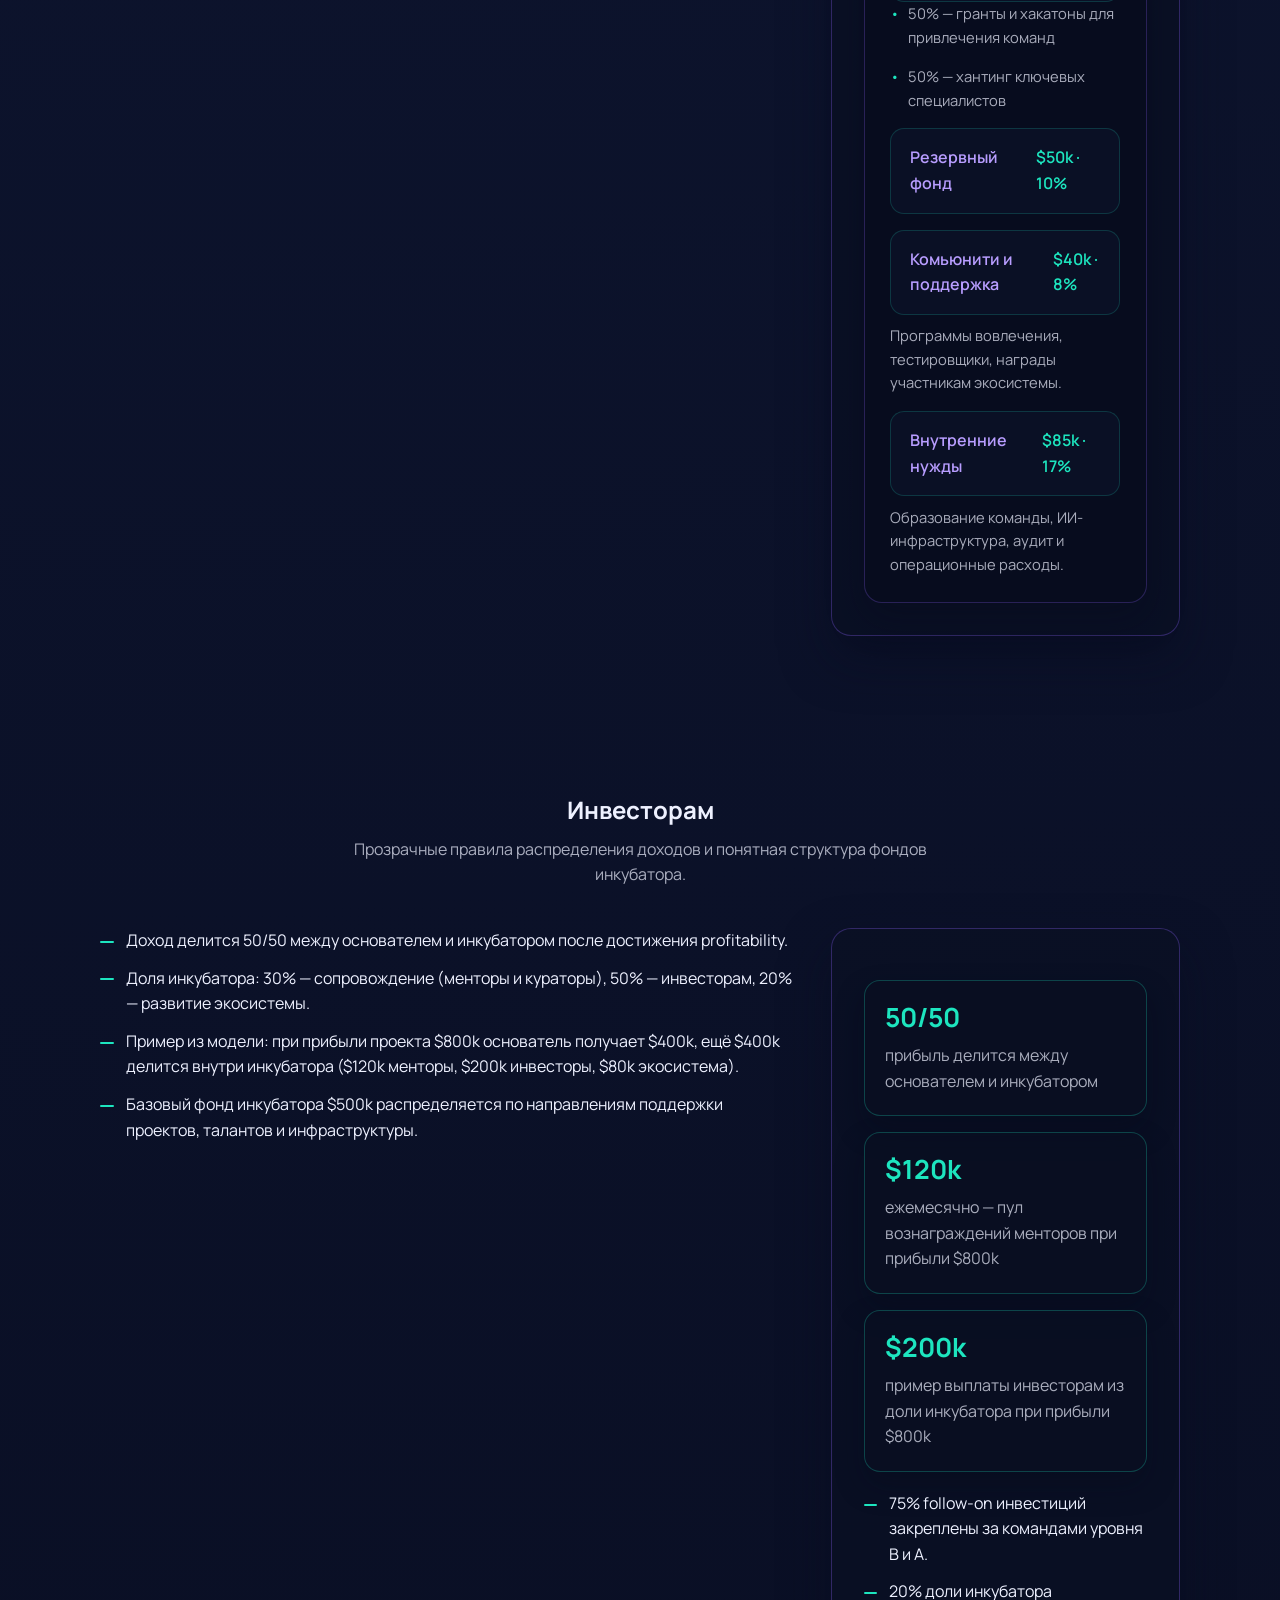
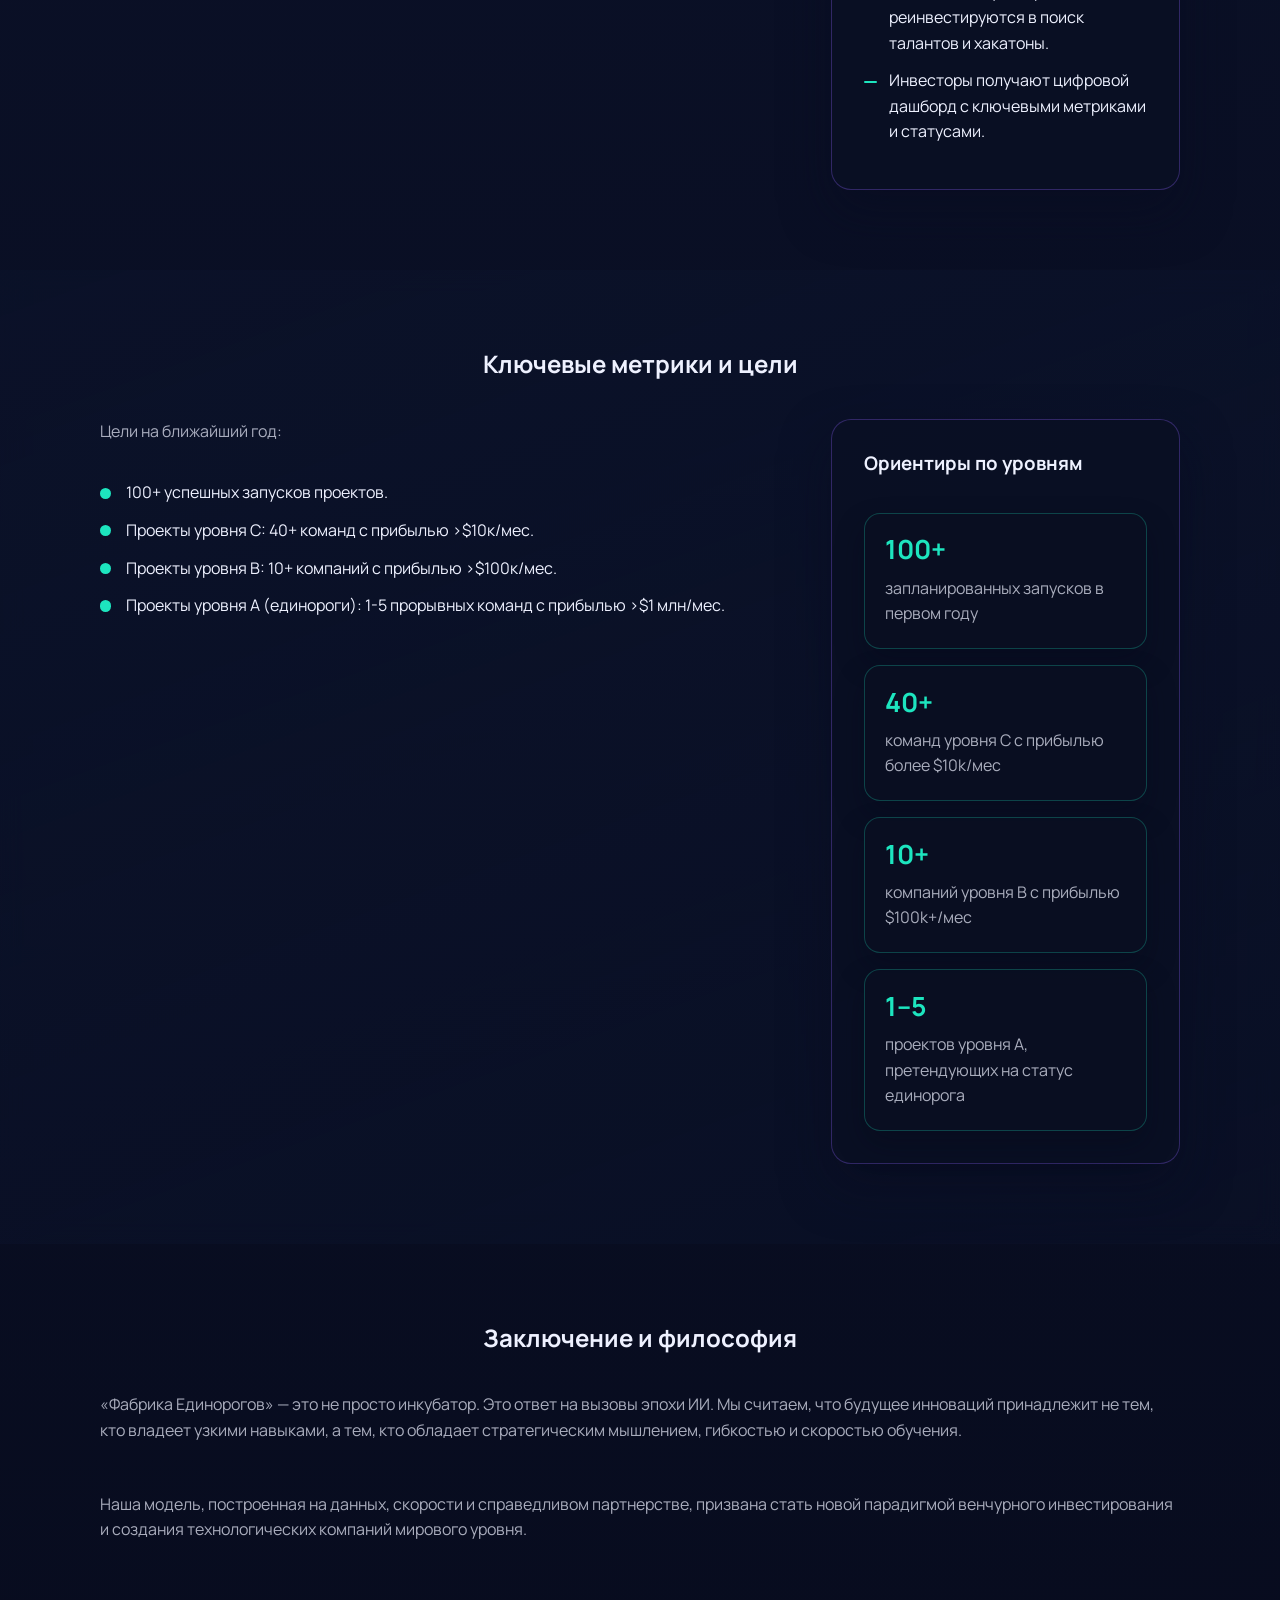
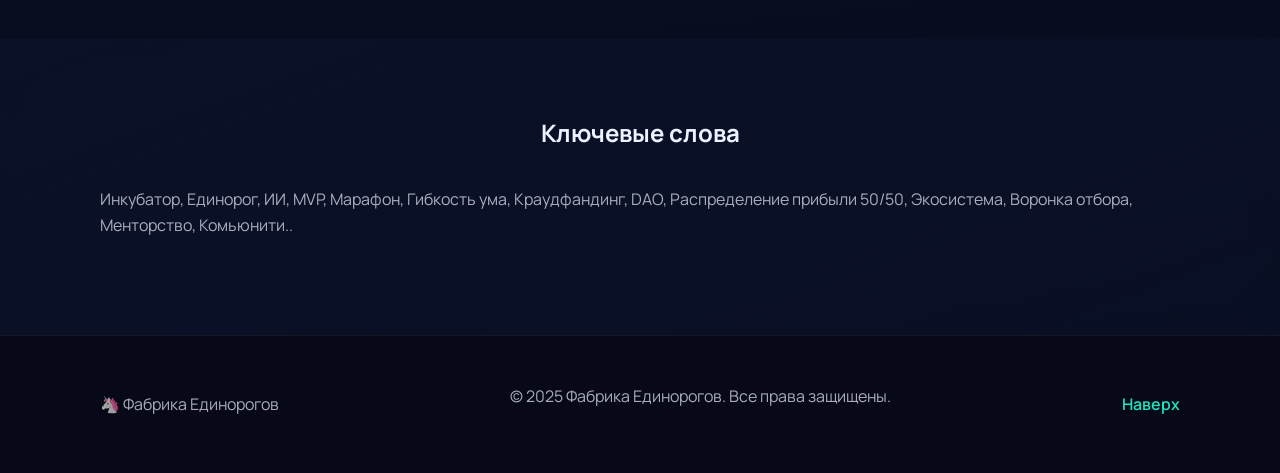
==== commit 70bbcad0: "style: уточнить цели и ключевые слова" ====
--- a/index.html
+++ b/index.html
@@ -77,11 +77,15 @@
                 <span>Запуски</span>
                 <strong>100+ проектов</strong>
               </li>
-              <li style="--bar-percent: 70%">
+              <li style="--bar-percent: 40%">
+                <span>Компании уровня C</span>
+                <strong>40+ с $10k+/мес</strong>
+              </li>
+              <li style="--bar-percent: 10%">
                 <span>Компании уровня B</span>
                 <strong>10+ с $100k+/мес</strong>
               </li>
-              <li style="--bar-percent: 45%">
+              <li style="--bar-percent: 5%">
                 <span>Единороги</span>
                 <strong>1–5 с $1M+/мес</strong>
               </li>
@@ -427,7 +431,7 @@
         <div class="section__content">
           <p>
             Инкубатор, Единорог, ИИ, MVP, Марафон, Гибкость ума, Краудфандинг, DAO, Распределение
-            прибыли 50/50, Экосистема, Воронка отбора, Менторство, Комьюнити.
+            прибыли 50/50, Экосистема, Воронка отбора, Менторство, Комьюнити..
           </p>
         </div>
       </section>
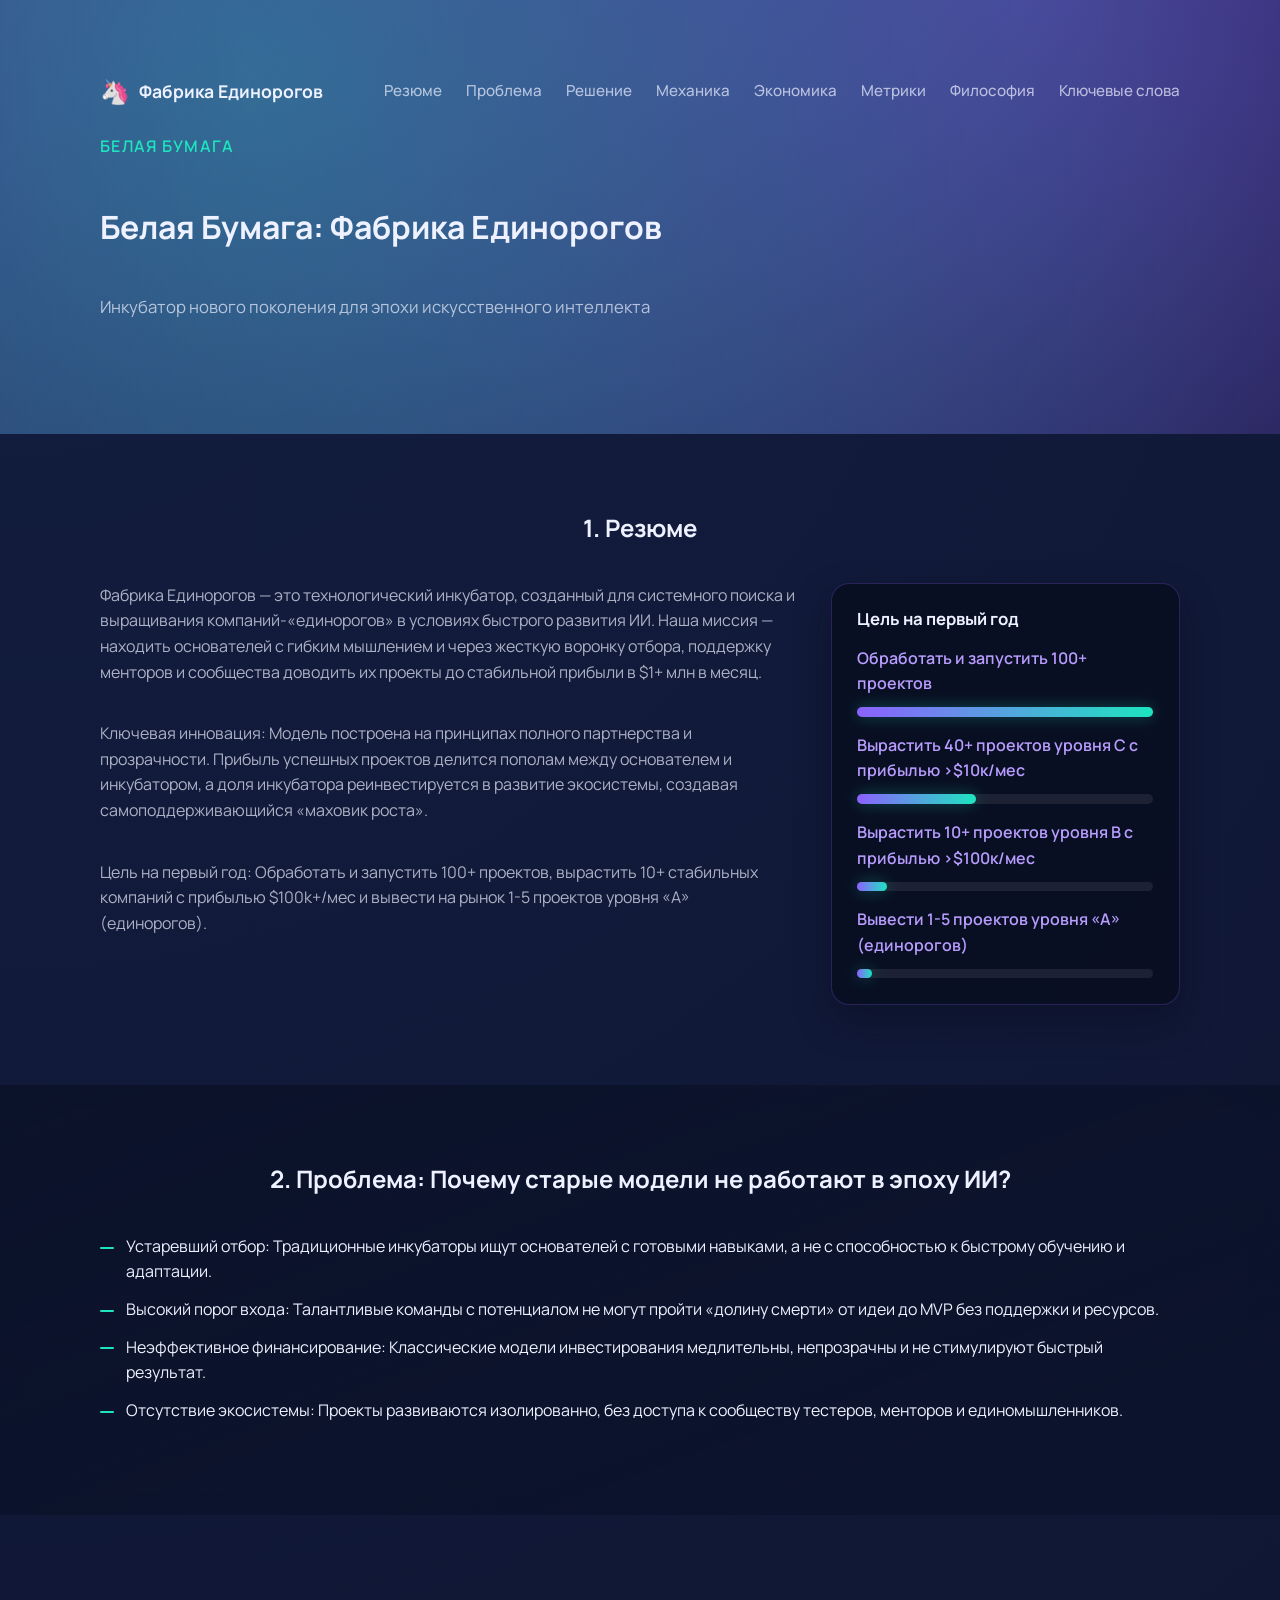
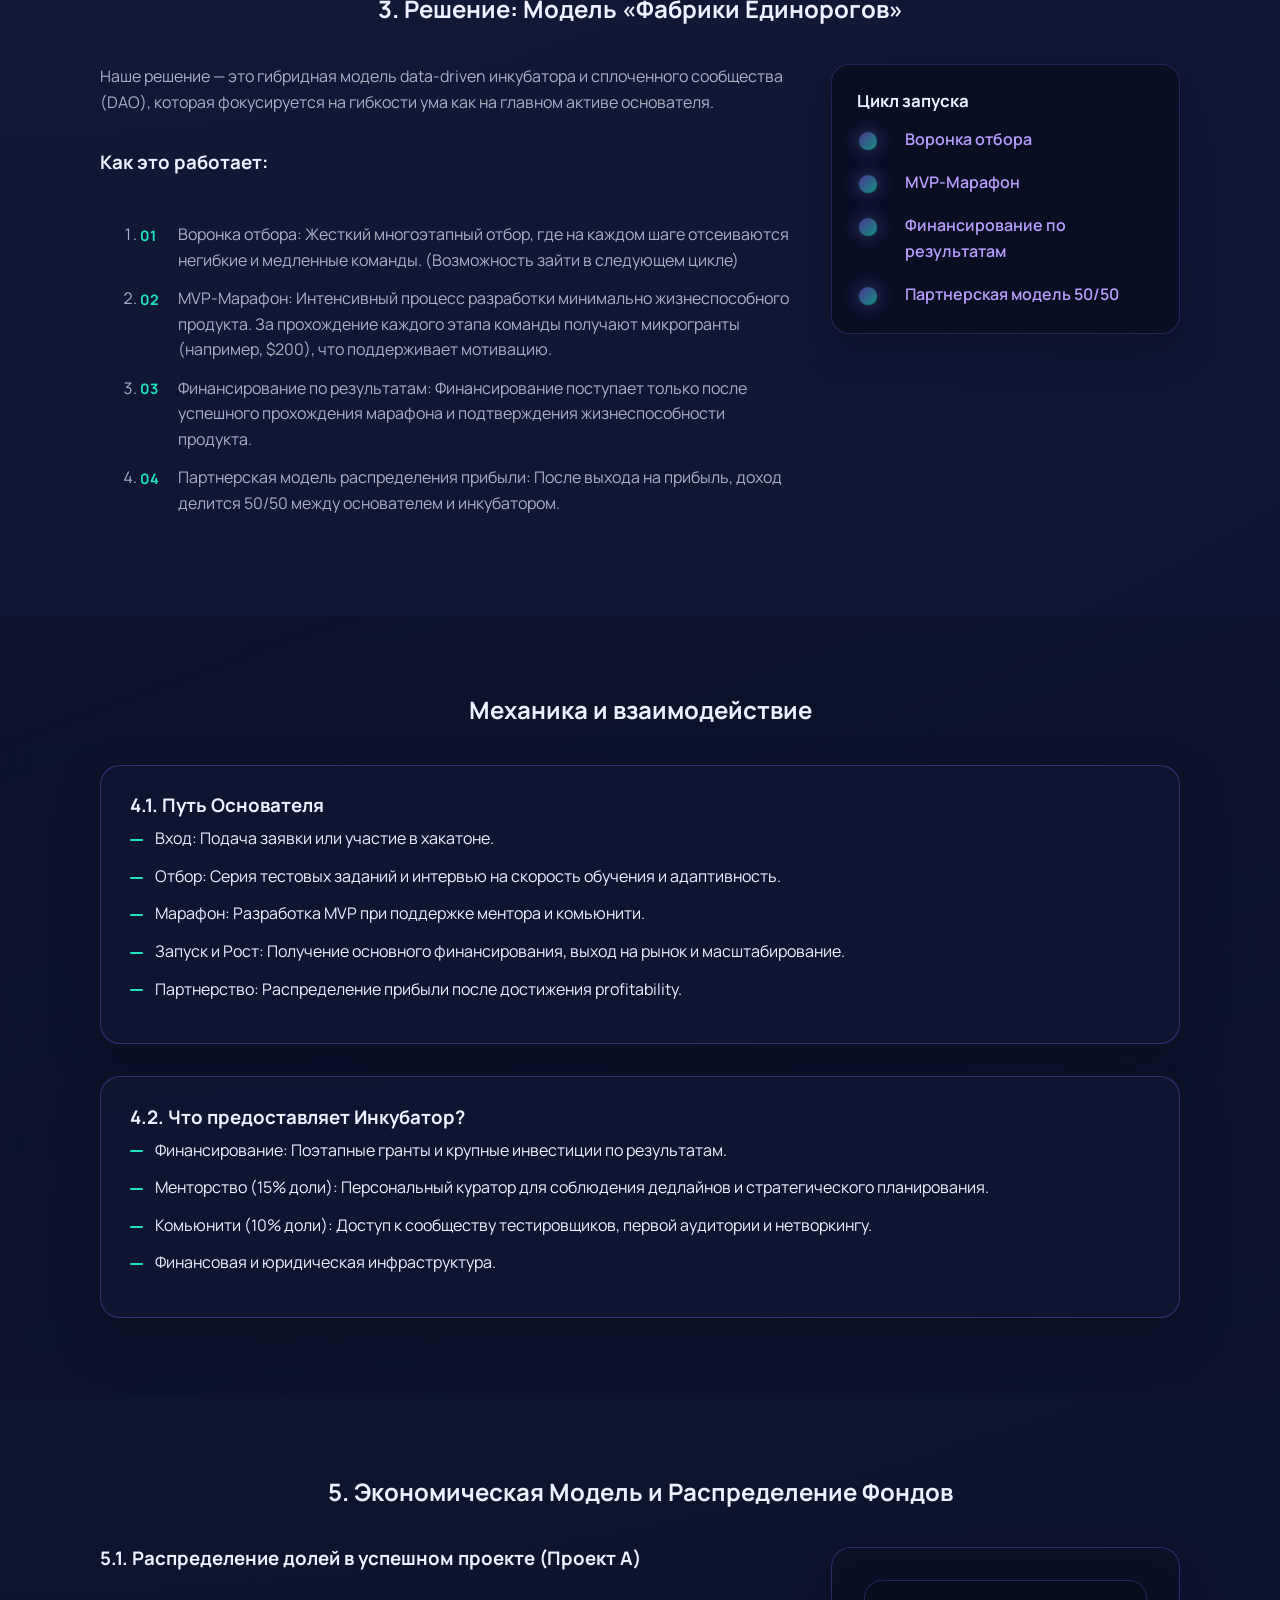
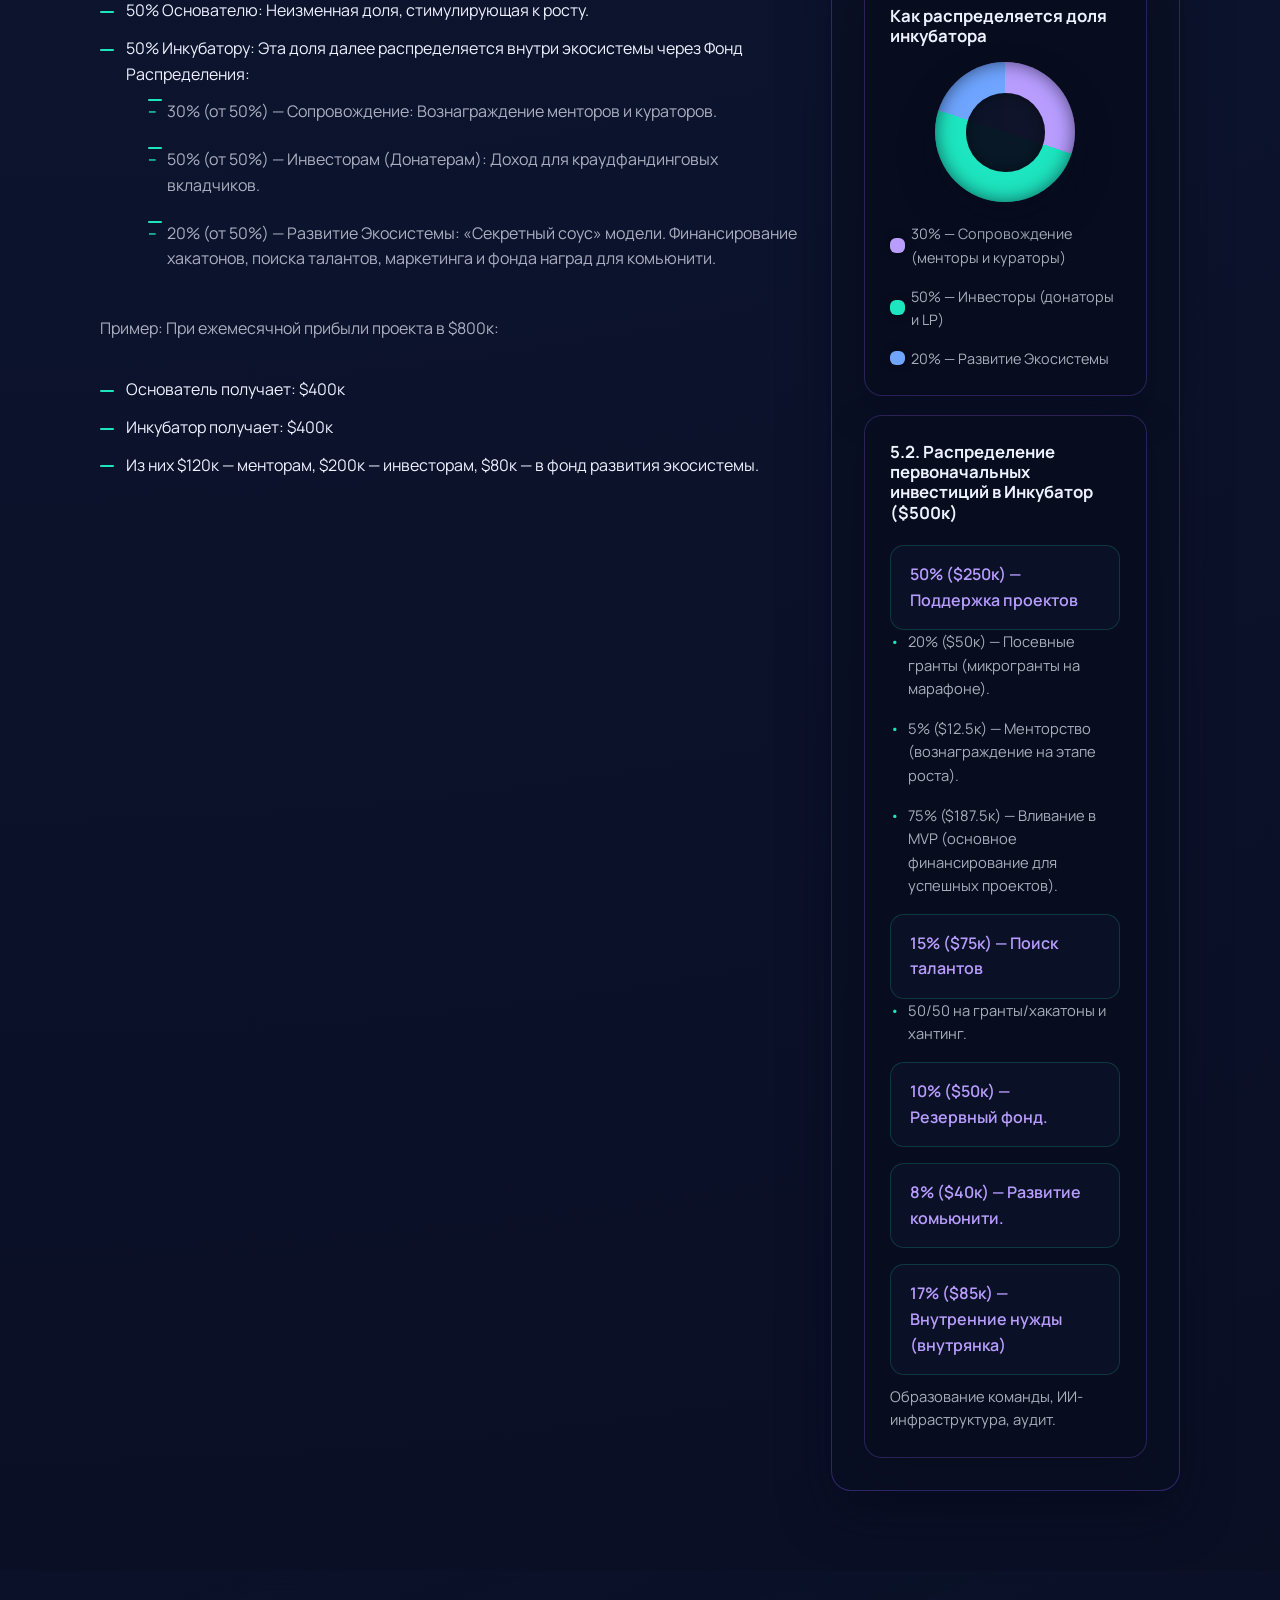
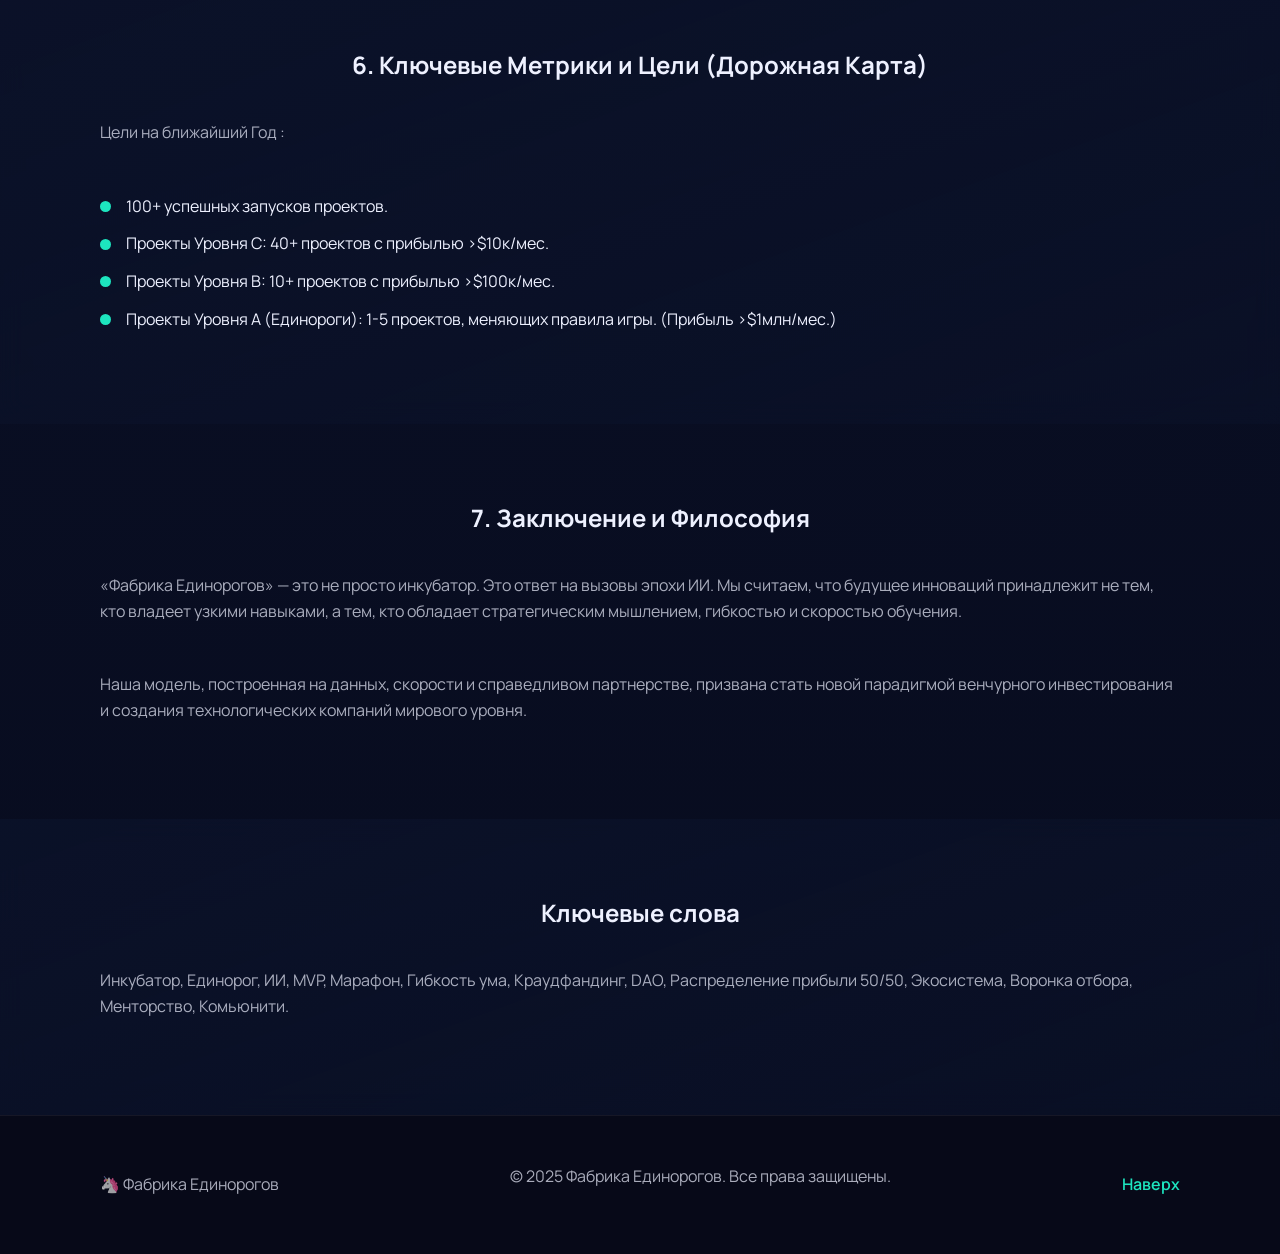
==== commit a2b707ad: "content: синхронизировать белую бумагу с исходным текстом" ====
--- a/index.html
+++ b/index.html
@@ -31,7 +31,6 @@
           <li><a href="#solution">Решение</a></li>
           <li><a href="#mechanics">Механика</a></li>
           <li><a href="#economics">Экономика</a></li>
-          <li><a href="#investors">Инвесторам</a></li>
           <li><a href="#metrics">Метрики</a></li>
           <li><a href="#conclusion">Философия</a></li>
           <li><a href="#keywords">Ключевые слова</a></li>
@@ -47,9 +46,9 @@
     </header>
 
     <main>
-      <section class="section" id="summary">
-        <div class="section__header">
-          <h2 class="section__title">Резюме</h2>
+        <section class="section" id="summary">
+        <div class="section__header">
+            <h2 class="section__title">1. Резюме</h2>
         </div>
         <div class="section__content section__content--split">
           <div class="section__text">
@@ -71,23 +70,19 @@
             </p>
           </div>
           <aside class="chart-card chart--bars" aria-labelledby="summary-chart-title">
-            <h3 id="summary-chart-title">Целевые ориентиры года</h3>
+              <h3 id="summary-chart-title">Цель на первый год</h3>
             <ul>
               <li style="--bar-percent: 100%">
-                <span>Запуски</span>
-                <strong>100+ проектов</strong>
+                  <span>Обработать и запустить 100+ проектов</span>
               </li>
               <li style="--bar-percent: 40%">
-                <span>Компании уровня C</span>
-                <strong>40+ с $10k+/мес</strong>
+                  <span>Вырастить 40+ проектов уровня С с прибылью &gt;$10к/мес</span>
               </li>
               <li style="--bar-percent: 10%">
-                <span>Компании уровня B</span>
-                <strong>10+ с $100k+/мес</strong>
+                  <span>Вырастить 10+ проектов уровня B с прибылью &gt;$100к/мес</span>
               </li>
               <li style="--bar-percent: 5%">
-                <span>Единороги</span>
-                <strong>1–5 с $1M+/мес</strong>
+                  <span>Вывести 1-5 проектов уровня «А» (единорогов)</span>
               </li>
             </ul>
           </aside>
@@ -96,10 +91,9 @@
 
       <section class="section section--accent" id="problem">
         <div class="section__header">
-          <h2 class="section__title">Проблема: Почему старые модели не работают в эпоху ИИ?</h2>
-        </div>
-        <div class="section__content section__content--split">
-          <div class="section__text">
+            <h2 class="section__title">2. Проблема: Почему старые модели не работают в эпоху ИИ?</h2>
+        </div>
+          <div class="section__content">
             <ul class="list list--dash">
               <li>
                 Устаревший отбор: Традиционные инкубаторы ищут основателей с готовыми навыками, а не с
@@ -118,67 +112,54 @@
                 тестеров, менторов и единомышленников.
               </li>
             </ul>
-          </div>
-          <aside class="highlight-card">
-            <h3>Главные ограничения устаревших моделей</h3>
-            <ul class="list list--dash">
-              <li>Оценка компетенций построена на прошлом опыте, а не на способности быстро учиться.</li>
-              <li>Команды остаются без поддержки в «долине смерти» между идеей и MVP.</li>
-              <li>Финансирование не привязано к результатам и растягивается во времени.</li>
-              <li>Изолированные процессы лишают стартапы сообщества тестировщиков и менторов.</li>
-            </ul>
-          </aside>
         </div>
       </section>
 
       <section class="section" id="solution">
         <div class="section__header">
-          <h2 class="section__title">Решение: Модель «Фабрики Единорогов»</h2>
-        </div>
-        <div class="section__content section__content--split">
+            <h2 class="section__title">3. Решение: Модель «Фабрики Единорогов»</h2>
+        </div>
+          <div class="section__content section__content--split">
           <div class="section__text">
             <p>
               Наше решение — это гибридная модель data-driven инкубатора и сплоченного сообщества
               (DAO), которая фокусируется на гибкости ума как на главном активе основателя.
             </p>
             <h3>Как это работает:</h3>
-            <ul class="list list--check">
-              <li>
-                Воронка отбора: многоступенчатый процесс, отсекающий негибкие и медленные команды, с
-                возможностью вернуться в следующий цикл.
-              </li>
-              <li>
-                MVP-марафон: интенсивная разработка минимального продукта с микрогрантами ($200) за
-                прохождение каждого этапа.
-              </li>
-              <li>
-                Финансирование по результатам: follow-on инвестиции выдаются только после
-                подтверждения жизнеспособности продукта.
-              </li>
-              <li>
-                Партнёрская модель 50/50: прибыль делится поровну между основателем и инкубатором,
-                доля инкубатора поддерживает экосистему.
-              </li>
-            </ul>
+              <ol class="list--numbered">
+              <li>
+                  Воронка отбора: Жесткий многоэтапный отбор, где на каждом шаге отсеиваются негибкие и
+                  медленные команды. (Возможность зайти в следующем цикле)
+              </li>
+              <li>
+                  MVP-Марафон: Интенсивный процесс разработки минимально жизнеспособного продукта. За
+                  прохождение каждого этапа команды получают микрогранты (например, $200), что
+                  поддерживает мотивацию.
+              </li>
+              <li>
+                  Финансирование по результатам: Финансирование поступает только после успешного
+                  прохождения марафона и подтверждения жизнеспособности продукта.
+              </li>
+              <li>
+                  Партнерская модель распределения прибыли: После выхода на прибыль, доход делится
+                  50/50 между основателем и инкубатором.
+              </li>
+              </ol>
           </div>
           <aside class="chart-card chart--steps" aria-labelledby="solution-steps-title">
             <h3 id="solution-steps-title">Цикл запуска</h3>
             <ul>
               <li>
-                <span class="chart-step__title">Скаутинг и аналитика</span>
-                <p>Scouting AI формирует студии на основе 40+ источников данных.</p>
-              </li>
-              <li>
-                <span class="chart-step__title">Прототипирование</span>
-                <p>Команды проходят 12-недельный марафон с микрогрантами за прогресс.</p>
-              </li>
-              <li>
-                <span class="chart-step__title">Рост и метрики</span>
-                <p>UF Metrics фиксирует traction и открывает доступ к follow-on финансированию.</p>
-              </li>
-              <li>
-                <span class="chart-step__title">Масштабирование</span>
-                <p>Scale Engine выводит лидеров на международные рынки и сделки M&A.</p>
+                  <span class="chart-step__title">Воронка отбора</span>
+              </li>
+              <li>
+                  <span class="chart-step__title">MVP-Марафон</span>
+              </li>
+              <li>
+                  <span class="chart-step__title">Финансирование по результатам</span>
+              </li>
+              <li>
+                  <span class="chart-step__title">Партнерская модель 50/50</span>
               </li>
             </ul>
           </aside>
@@ -191,7 +172,7 @@
         </div>
         <div class="section__content">
           <article class="card">
-            <h3>Путь основателя</h3>
+              <h3>4.1. Путь Основателя</h3>
             <ul class="list list--dash">
               <li>Вход: Подача заявки или участие в хакатоне.</li>
               <li>
@@ -205,7 +186,7 @@
             </ul>
           </article>
           <article class="card">
-            <h3>Что предоставляет инкубатор?</h3>
+              <h3>4.2. Что предоставляет Инкубатор?</h3>
             <ul class="list list--dash">
               <li>Финансирование: Поэтапные гранты и крупные инвестиции по результатам.</li>
               <li>Менторство (15% доли): Персональный куратор для соблюдения дедлайнов и стратегического планирования.</li>
@@ -213,25 +194,16 @@
               <li>Финансовая и юридическая инфраструктура.</li>
             </ul>
           </article>
-          <aside class="highlight-card">
-            <h3>Ключевые вехи пути основателя</h3>
-            <ul class="list list--check">
-              <li>Отбор фаундеров с гибким мышлением и готовностью к интенсивной работе с менторами.</li>
-              <li>MVP-марафон с микрогрантами за прогресс — задача собрать продукт и первых пользователей.</li>
-              <li>Фаза Traction помогает командам выйти на стабильные продажи и подготовиться к целевым $100k+/мес.</li>
-              <li>Программа Growth и Scale Engine ведёт проекты к статусу единорога ($1 млн+/мес).</li>
-            </ul>
-          </aside>
         </div>
       </section>
 
       <section class="section" id="economics">
         <div class="section__header">
-          <h2 class="section__title">Экономическая модель и распределение фондов</h2>
+            <h2 class="section__title">5. Экономическая Модель и Распределение Фондов</h2>
         </div>
         <div class="section__content section__content--split">
           <div class="section__text">
-            <h3>Распределение долей в успешном проекте (Проект А)</h3>
+              <h3>5.1. Распределение долей в успешном проекте (Проект А)</h3>
             <ul class="list list--dash">
               <li>50% Основателю: Неизменная доля, стимулирующая к росту.</li>
               <li>
@@ -276,48 +248,41 @@
               </div>
             </div>
             <div class="chart-card chart--table" aria-labelledby="incubator-fund-title">
-              <h3 id="incubator-fund-title">Распределение фонда инкубатора ($500k)</h3>
+                <h3 id="incubator-fund-title">5.2. Распределение первоначальных инвестиций в Инкубатор ($500к)</h3>
               <ul class="chart-table">
                 <li>
                   <div class="chart-table__row">
-                    <span>Поддержка проектов</span>
-                    <strong>$250k · 50%</strong>
+                      <span>50% ($250к) — Поддержка проектов</span>
                   </div>
                   <ul class="chart-table__nested">
-                    <li>$50k (20%) — посевные микрогранты на марафоне</li>
-                    <li>$12.5k (5%) — вознаграждение менторов на этапе роста</li>
-                    <li>$187.5k (75%) — финансирование MVP и пост-MVP для успешных команд</li>
+                      <li>20% ($50к) — Посевные гранты (микрогранты на марафоне).</li>
+                      <li>5% ($12.5к) — Менторство (вознаграждение на этапе роста).</li>
+                      <li>75% ($187.5к) — Вливание в MVP (основное финансирование для успешных проектов).</li>
                   </ul>
                 </li>
                 <li>
                   <div class="chart-table__row">
-                    <span>Поиск талантов</span>
-                    <strong>$75k · 15%</strong>
+                      <span>15% ($75к) — Поиск талантов</span>
                   </div>
                   <ul class="chart-table__nested">
-                    <li>50% — гранты и хакатоны для привлечения команд</li>
-                    <li>50% — хантинг ключевых специалистов</li>
+                      <li>50/50 на гранты/хакатоны и хантинг.</li>
                   </ul>
                 </li>
                 <li>
                   <div class="chart-table__row">
-                    <span>Резервный фонд</span>
-                    <strong>$50k · 10%</strong>
-                  </div>
-                </li>
-                <li>
-                  <div class="chart-table__row">
-                    <span>Комьюнити и поддержка</span>
-                    <strong>$40k · 8%</strong>
-                  </div>
-                  <p>Программы вовлечения, тестировщики, награды участникам экосистемы.</p>
-                </li>
-                <li>
-                  <div class="chart-table__row">
-                    <span>Внутренние нужды</span>
-                    <strong>$85k · 17%</strong>
-                  </div>
-                  <p>Образование команды, ИИ-инфраструктура, аудит и операционные расходы.</p>
+                      <span>10% ($50к) — Резервный фонд.</span>
+                  </div>
+                </li>
+                <li>
+                  <div class="chart-table__row">
+                      <span>8% ($40к) — Развитие комьюнити.</span>
+                  </div>
+                </li>
+                <li>
+                  <div class="chart-table__row">
+                      <span>17% ($85к) — Внутренние нужды (внутрянка)</span>
+                  </div>
+                    <p>Образование команды, ИИ-инфраструктура, аудит.</p>
                 </li>
               </ul>
             </div>
@@ -325,90 +290,24 @@
         </div>
       </section>
 
-      <section class="section" id="investors">
-        <div class="section__header">
-          <h2 class="section__title">Инвесторам</h2>
-          <p class="section__subtitle">
-            Прозрачные правила распределения доходов и понятная структура фондов инкубатора.
-          </p>
-        </div>
-        <div class="section__content section__content--split">
-          <div class="section__text">
-            <ul class="list list--dash">
-              <li>Доход делится 50/50 между основателем и инкубатором после достижения profitability.</li>
-              <li>Доля инкубатора: 30% — сопровождение (менторы и кураторы), 50% — инвесторам, 20% — развитие экосистемы.</li>
-              <li>
-                Пример из модели: при прибыли проекта $800k основатель получает $400k, ещё $400k делится внутри инкубатора
-                ($120k менторы, $200k инвесторы, $80k экосистема).
-              </li>
-              <li>Базовый фонд инкубатора $500k распределяется по направлениям поддержки проектов, талантов и инфраструктуры.</li>
-            </ul>
-          </div>
-          <aside class="highlight-card">
-            <div class="stat-grid">
-              <div class="stat-card">
-                <h3>50/50</h3>
-                <p>прибыль делится между основателем и инкубатором</p>
-              </div>
-              <div class="stat-card">
-                <h3>$120k</h3>
-                <p>ежемесячно — пул вознаграждений менторов при прибыли $800k</p>
-              </div>
-              <div class="stat-card">
-                <h3>$200k</h3>
-                <p>пример выплаты инвесторам из доли инкубатора при прибыли $800k</p>
-              </div>
-            </div>
-            <ul class="list list--dash">
-              <li>75% follow-on инвестиций закреплены за командами уровня B и A.</li>
-              <li>20% доли инкубатора реинвестируются в поиск талантов и хакатоны.</li>
-              <li>Инвесторы получают цифровой дашборд с ключевыми метриками и статусами.</li>
-            </ul>
-          </aside>
-        </div>
-      </section>
-
-      <section class="section section--accent" id="metrics">
-        <div class="section__header">
-          <h2 class="section__title">Ключевые метрики и цели</h2>
-        </div>
-        <div class="section__content section__content--split">
-          <div class="section__text">
-            <p>Цели на ближайший год:</p>
+        <section class="section section--accent" id="metrics">
+        <div class="section__header">
+            <h2 class="section__title">6. Ключевые Метрики и Цели (Дорожная Карта)</h2>
+        </div>
+          <div class="section__content">
+            <p>Цели на ближайший Год :</p>
             <ul class="list list--check">
               <li>100+ успешных запусков проектов.</li>
-              <li>Проекты уровня C: 40+ команд с прибылью &gt;$10к/мес.</li>
-              <li>Проекты уровня B: 10+ компаний с прибылью &gt;$100к/мес.</li>
-              <li>Проекты уровня A (единороги): 1-5 прорывных команд с прибылью &gt;$1 млн/мес.</li>
-            </ul>
-          </div>
-          <aside class="highlight-card">
-            <h3>Ориентиры по уровням</h3>
-            <div class="stat-grid">
-              <div class="stat-card">
-                <h3>100+</h3>
-                <p>запланированных запусков в первом году</p>
-              </div>
-              <div class="stat-card">
-                <h3>40+</h3>
-                <p>команд уровня C с прибылью более $10k/мес</p>
-              </div>
-              <div class="stat-card">
-                <h3>10+</h3>
-                <p>компаний уровня B с прибылью $100k+/мес</p>
-              </div>
-              <div class="stat-card">
-                <h3>1–5</h3>
-                <p>проектов уровня A, претендующих на статус единорога</p>
-              </div>
-            </div>
-          </aside>
+              <li>Проекты Уровня С: 40+ проектов с прибылью &gt;$10к/мес.</li>
+              <li>Проекты Уровня B: 10+ проектов с прибылью &gt;$100к/мес.</li>
+              <li>Проекты Уровня А (Единороги): 1-5 проектов, меняющих правила игры. (Прибыль &gt;$1млн/мес.)</li>
+            </ul>
         </div>
       </section>
 
       <section class="section" id="conclusion">
         <div class="section__header">
-          <h2 class="section__title">Заключение и философия</h2>
+            <h2 class="section__title">7. Заключение и Философия</h2>
         </div>
         <div class="section__content">
           <p>
@@ -431,7 +330,7 @@
         <div class="section__content">
           <p>
             Инкубатор, Единорог, ИИ, MVP, Марафон, Гибкость ума, Краудфандинг, DAO, Распределение
-            прибыли 50/50, Экосистема, Воронка отбора, Менторство, Комьюнити..
+              прибыли 50/50, Экосистема, Воронка отбора, Менторство, Комьюнити.
           </p>
         </div>
       </section>
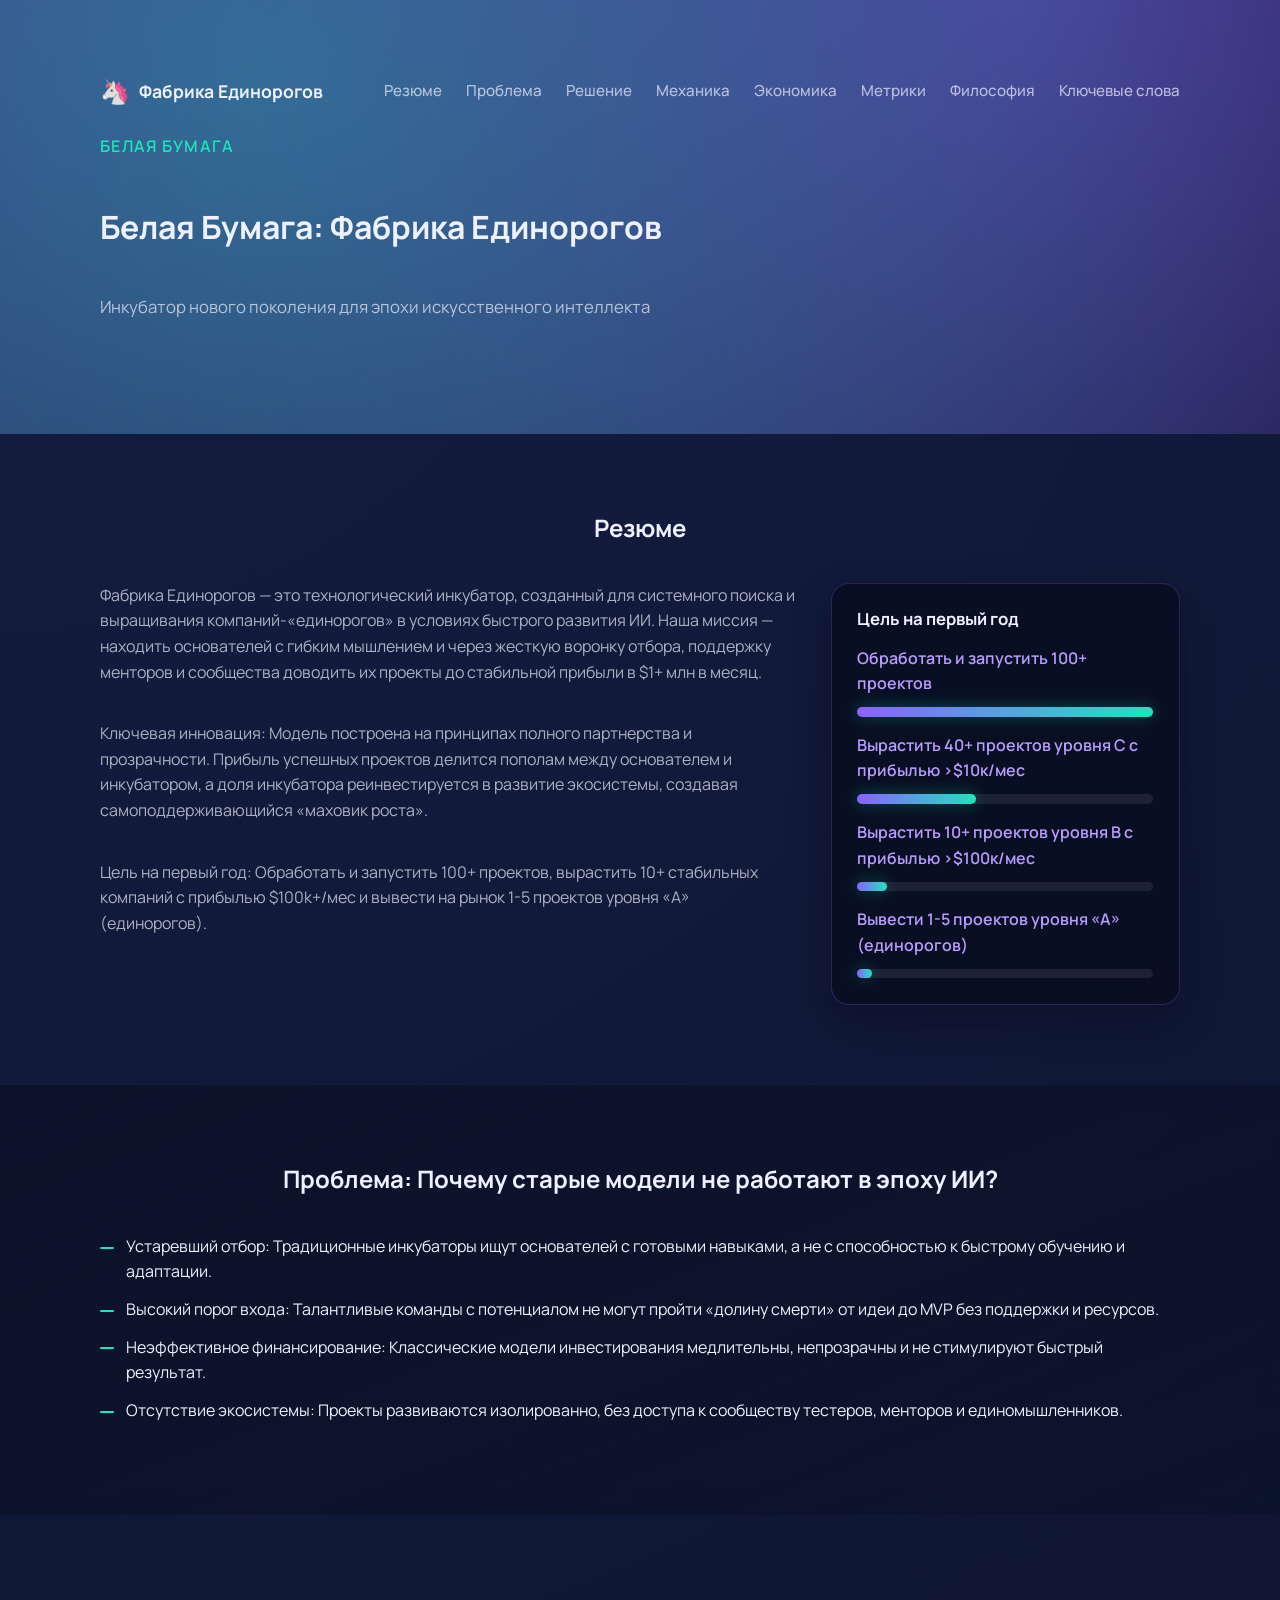
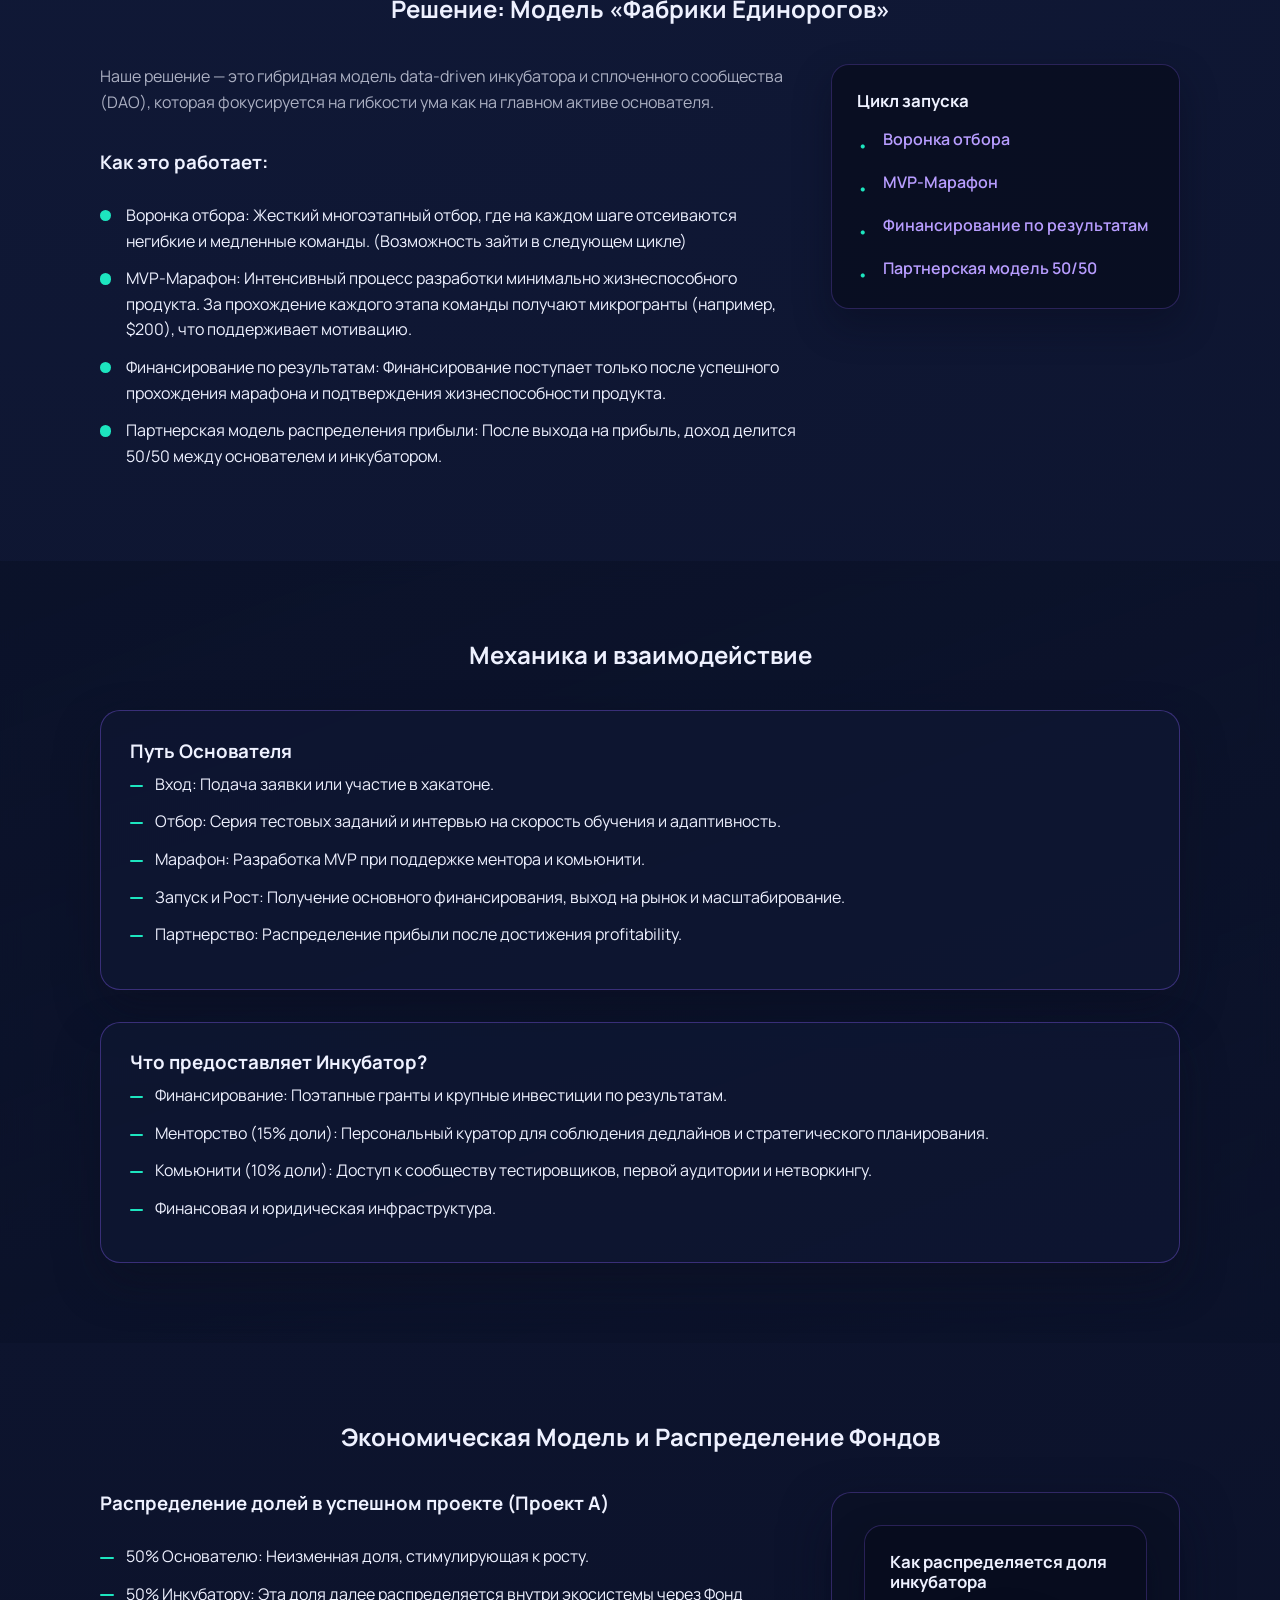
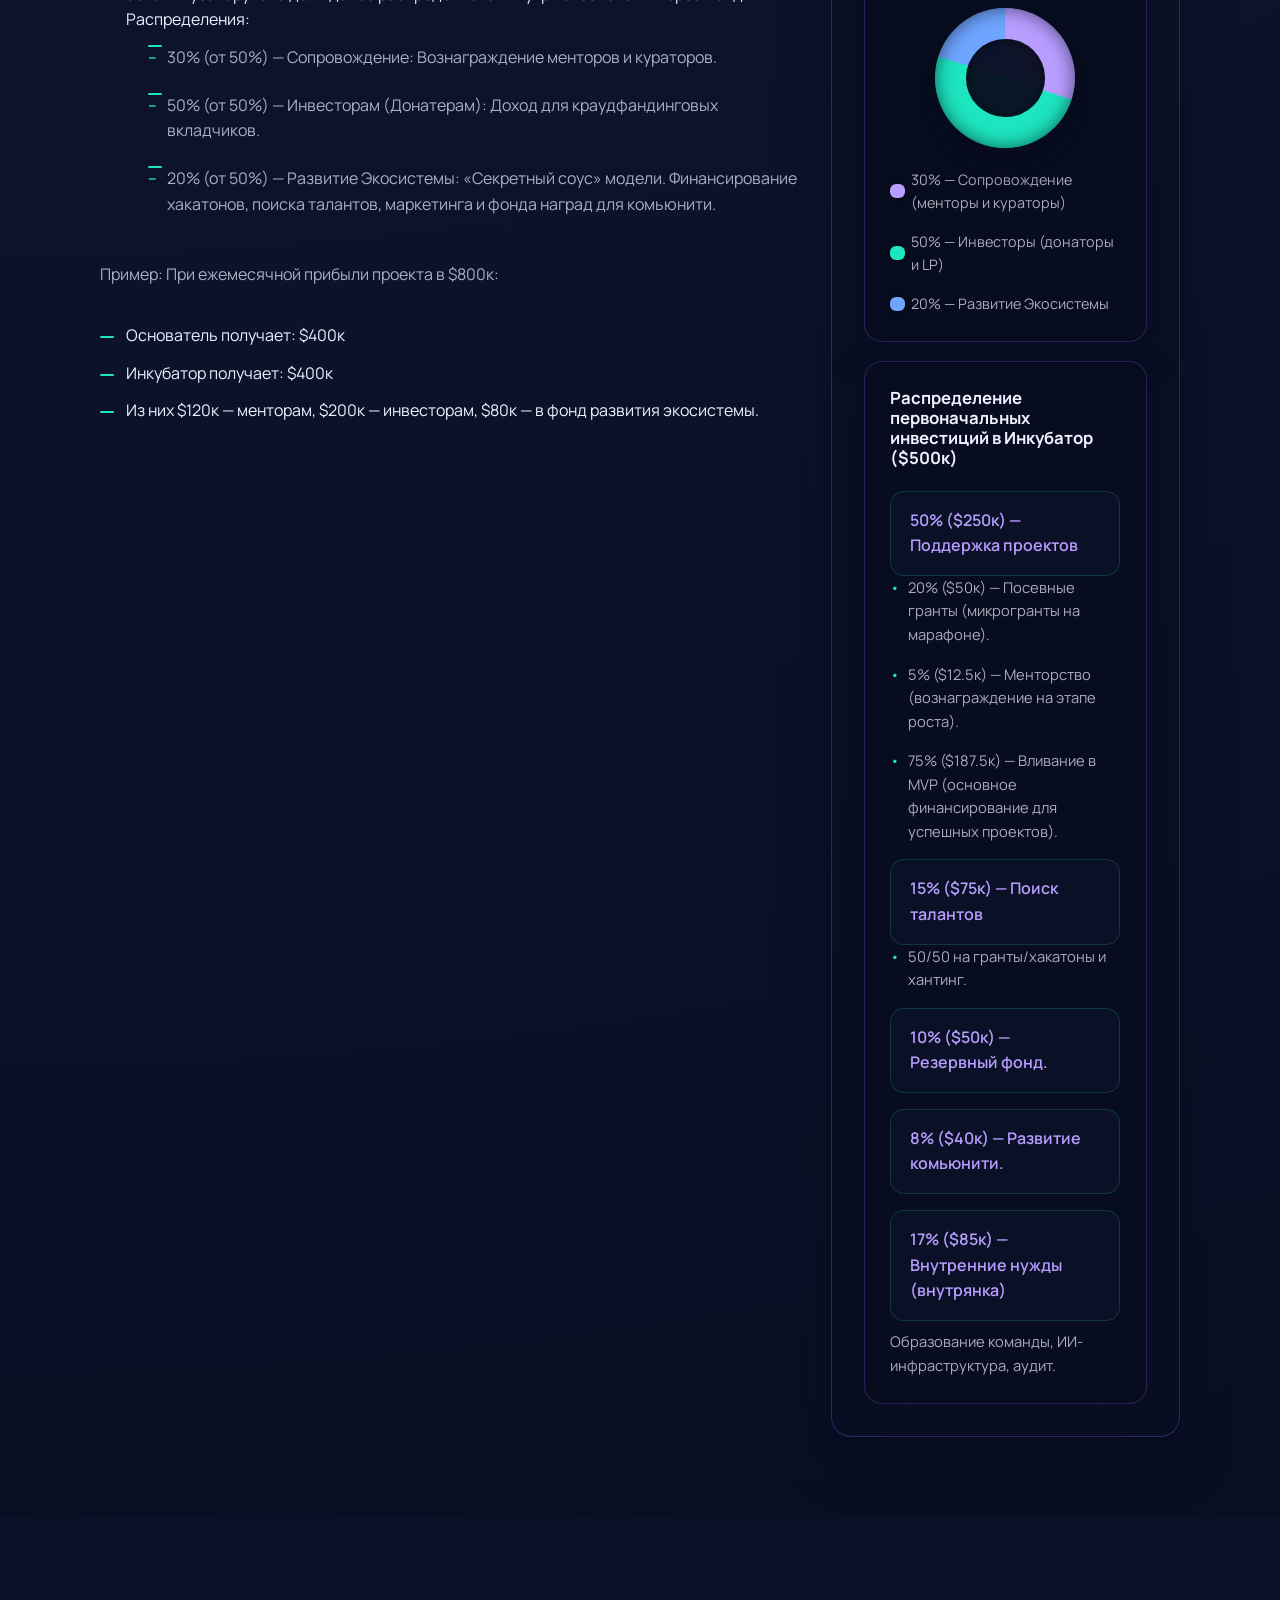
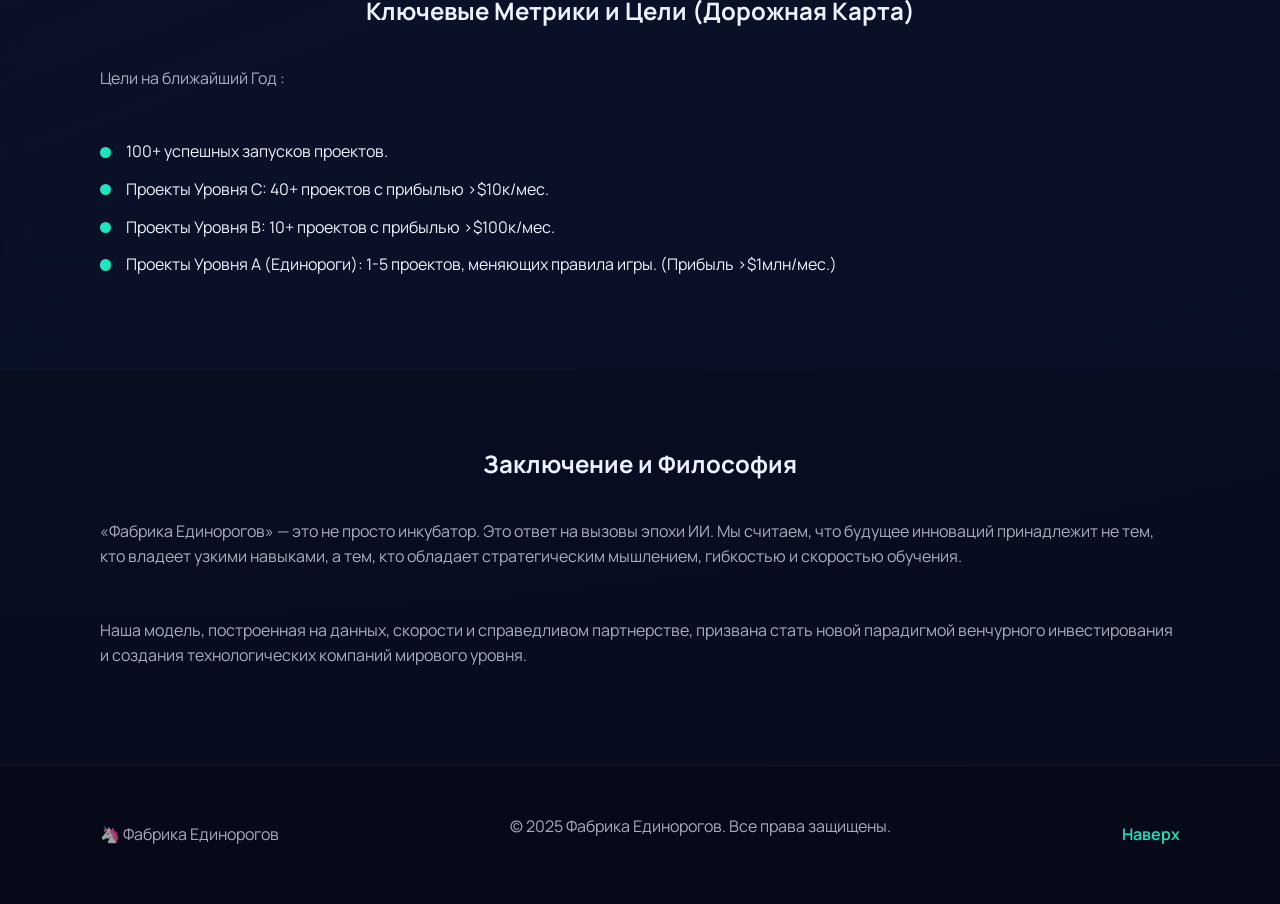
==== commit 16e96402: "refactor: убрать нумерацию и блок ключевых слов" ====
--- a/index.html
+++ b/index.html
@@ -48,7 +48,7 @@
     <main>
         <section class="section" id="summary">
         <div class="section__header">
-            <h2 class="section__title">1. Резюме</h2>
+            <h2 class="section__title">Резюме</h2>
         </div>
         <div class="section__content section__content--split">
           <div class="section__text">
@@ -91,7 +91,7 @@
 
       <section class="section section--accent" id="problem">
         <div class="section__header">
-            <h2 class="section__title">2. Проблема: Почему старые модели не работают в эпоху ИИ?</h2>
+            <h2 class="section__title">Проблема: Почему старые модели не работают в эпоху ИИ?</h2>
         </div>
           <div class="section__content">
             <ul class="list list--dash">
@@ -117,7 +117,7 @@
 
       <section class="section" id="solution">
         <div class="section__header">
-            <h2 class="section__title">3. Решение: Модель «Фабрики Единорогов»</h2>
+            <h2 class="section__title">Решение: Модель «Фабрики Единорогов»</h2>
         </div>
           <div class="section__content section__content--split">
           <div class="section__text">
@@ -125,26 +125,26 @@
               Наше решение — это гибридная модель data-driven инкубатора и сплоченного сообщества
               (DAO), которая фокусируется на гибкости ума как на главном активе основателя.
             </p>
-            <h3>Как это работает:</h3>
-              <ol class="list--numbered">
-              <li>
+              <h3>Как это работает:</h3>
+              <ul class="list list--check">
+                <li>
                   Воронка отбора: Жесткий многоэтапный отбор, где на каждом шаге отсеиваются негибкие и
                   медленные команды. (Возможность зайти в следующем цикле)
-              </li>
-              <li>
+                </li>
+                <li>
                   MVP-Марафон: Интенсивный процесс разработки минимально жизнеспособного продукта. За
                   прохождение каждого этапа команды получают микрогранты (например, $200), что
                   поддерживает мотивацию.
-              </li>
-              <li>
+                </li>
+                <li>
                   Финансирование по результатам: Финансирование поступает только после успешного
                   прохождения марафона и подтверждения жизнеспособности продукта.
-              </li>
-              <li>
+                </li>
+                <li>
                   Партнерская модель распределения прибыли: После выхода на прибыль, доход делится
                   50/50 между основателем и инкубатором.
-              </li>
-              </ol>
+                </li>
+              </ul>
           </div>
           <aside class="chart-card chart--steps" aria-labelledby="solution-steps-title">
             <h3 id="solution-steps-title">Цикл запуска</h3>
@@ -168,11 +168,11 @@
 
       <section class="section section--accent" id="mechanics">
         <div class="section__header">
-          <h2 class="section__title">Механика и взаимодействие</h2>
+            <h2 class="section__title">Механика и взаимодействие</h2>
         </div>
         <div class="section__content">
           <article class="card">
-              <h3>4.1. Путь Основателя</h3>
+              <h3>Путь Основателя</h3>
             <ul class="list list--dash">
               <li>Вход: Подача заявки или участие в хакатоне.</li>
               <li>
@@ -186,7 +186,7 @@
             </ul>
           </article>
           <article class="card">
-              <h3>4.2. Что предоставляет Инкубатор?</h3>
+              <h3>Что предоставляет Инкубатор?</h3>
             <ul class="list list--dash">
               <li>Финансирование: Поэтапные гранты и крупные инвестиции по результатам.</li>
               <li>Менторство (15% доли): Персональный куратор для соблюдения дедлайнов и стратегического планирования.</li>
@@ -199,11 +199,11 @@
 
       <section class="section" id="economics">
         <div class="section__header">
-            <h2 class="section__title">5. Экономическая Модель и Распределение Фондов</h2>
+            <h2 class="section__title">Экономическая Модель и Распределение Фондов</h2>
         </div>
         <div class="section__content section__content--split">
           <div class="section__text">
-              <h3>5.1. Распределение долей в успешном проекте (Проект А)</h3>
+              <h3>Распределение долей в успешном проекте (Проект А)</h3>
             <ul class="list list--dash">
               <li>50% Основателю: Неизменная доля, стимулирующая к росту.</li>
               <li>
@@ -248,7 +248,7 @@
               </div>
             </div>
             <div class="chart-card chart--table" aria-labelledby="incubator-fund-title">
-                <h3 id="incubator-fund-title">5.2. Распределение первоначальных инвестиций в Инкубатор ($500к)</h3>
+                <h3 id="incubator-fund-title">Распределение первоначальных инвестиций в Инкубатор ($500к)</h3>
               <ul class="chart-table">
                 <li>
                   <div class="chart-table__row">
@@ -292,7 +292,7 @@
 
         <section class="section section--accent" id="metrics">
         <div class="section__header">
-            <h2 class="section__title">6. Ключевые Метрики и Цели (Дорожная Карта)</h2>
+            <h2 class="section__title">Ключевые Метрики и Цели (Дорожная Карта)</h2>
         </div>
           <div class="section__content">
             <p>Цели на ближайший Год :</p>
@@ -305,9 +305,9 @@
         </div>
       </section>
 
-      <section class="section" id="conclusion">
-        <div class="section__header">
-            <h2 class="section__title">7. Заключение и Философия</h2>
+        <section class="section" id="conclusion">
+        <div class="section__header">
+            <h2 class="section__title">Заключение и Философия</h2>
         </div>
         <div class="section__content">
           <p>
@@ -323,17 +323,6 @@
         </div>
       </section>
 
-      <section class="section section--accent" id="keywords">
-        <div class="section__header">
-          <h2 class="section__title">Ключевые слова</h2>
-        </div>
-        <div class="section__content">
-          <p>
-            Инкубатор, Единорог, ИИ, MVP, Марафон, Гибкость ума, Краудфандинг, DAO, Распределение
-              прибыли 50/50, Экосистема, Воронка отбора, Менторство, Комьюнити.
-          </p>
-        </div>
-      </section>
     </main>
 
     <footer class="footer">
--- a/styles.css
+++ b/styles.css
@@ -320,32 +320,6 @@
   color: var(--accent-secondary);
 }
 
-.list--numbered {
-  counter-reset: numbered;
-  display: grid;
-  gap: 0.8rem;
-  margin: 1.2rem 0;
-}
-
-.list--numbered li {
-  position: relative;
-  padding-left: 2.4rem;
-  margin: 0;
-  color: var(--text-muted);
-}
-
-.list--numbered li::before {
-  counter-increment: numbered;
-  content: counter(numbered, decimal-leading-zero);
-  position: absolute;
-  left: 0;
-  top: 0.1rem;
-  font-weight: 700;
-  font-size: 0.9rem;
-  color: var(--accent-secondary);
-  letter-spacing: 0.08em;
-}
-
 .list--check li,
 .list--dash li {
   position: relative;
@@ -640,20 +614,16 @@
 
 .chart--steps li {
   position: relative;
-  padding-left: 3rem;
+  padding-left: 1.6rem;
 }
 
 .chart--steps li::before {
-  content: "";
+  content: "•";
   position: absolute;
   left: 0;
-  top: 0.2rem;
-  width: 1.35rem;
-  height: 1.35rem;
-  border-radius: 50%;
-  background: linear-gradient(135deg, rgba(140, 97, 255, 0.5), rgba(29, 229, 191, 0.6));
-  box-shadow: 0 0 18px rgba(140, 97, 255, 0.35);
-  border: 2px solid rgba(12, 18, 41, 0.8);
+  top: 0.25rem;
+  font-size: 1.1rem;
+  color: var(--accent-secondary);
 }
 
 .chart-step__title {
